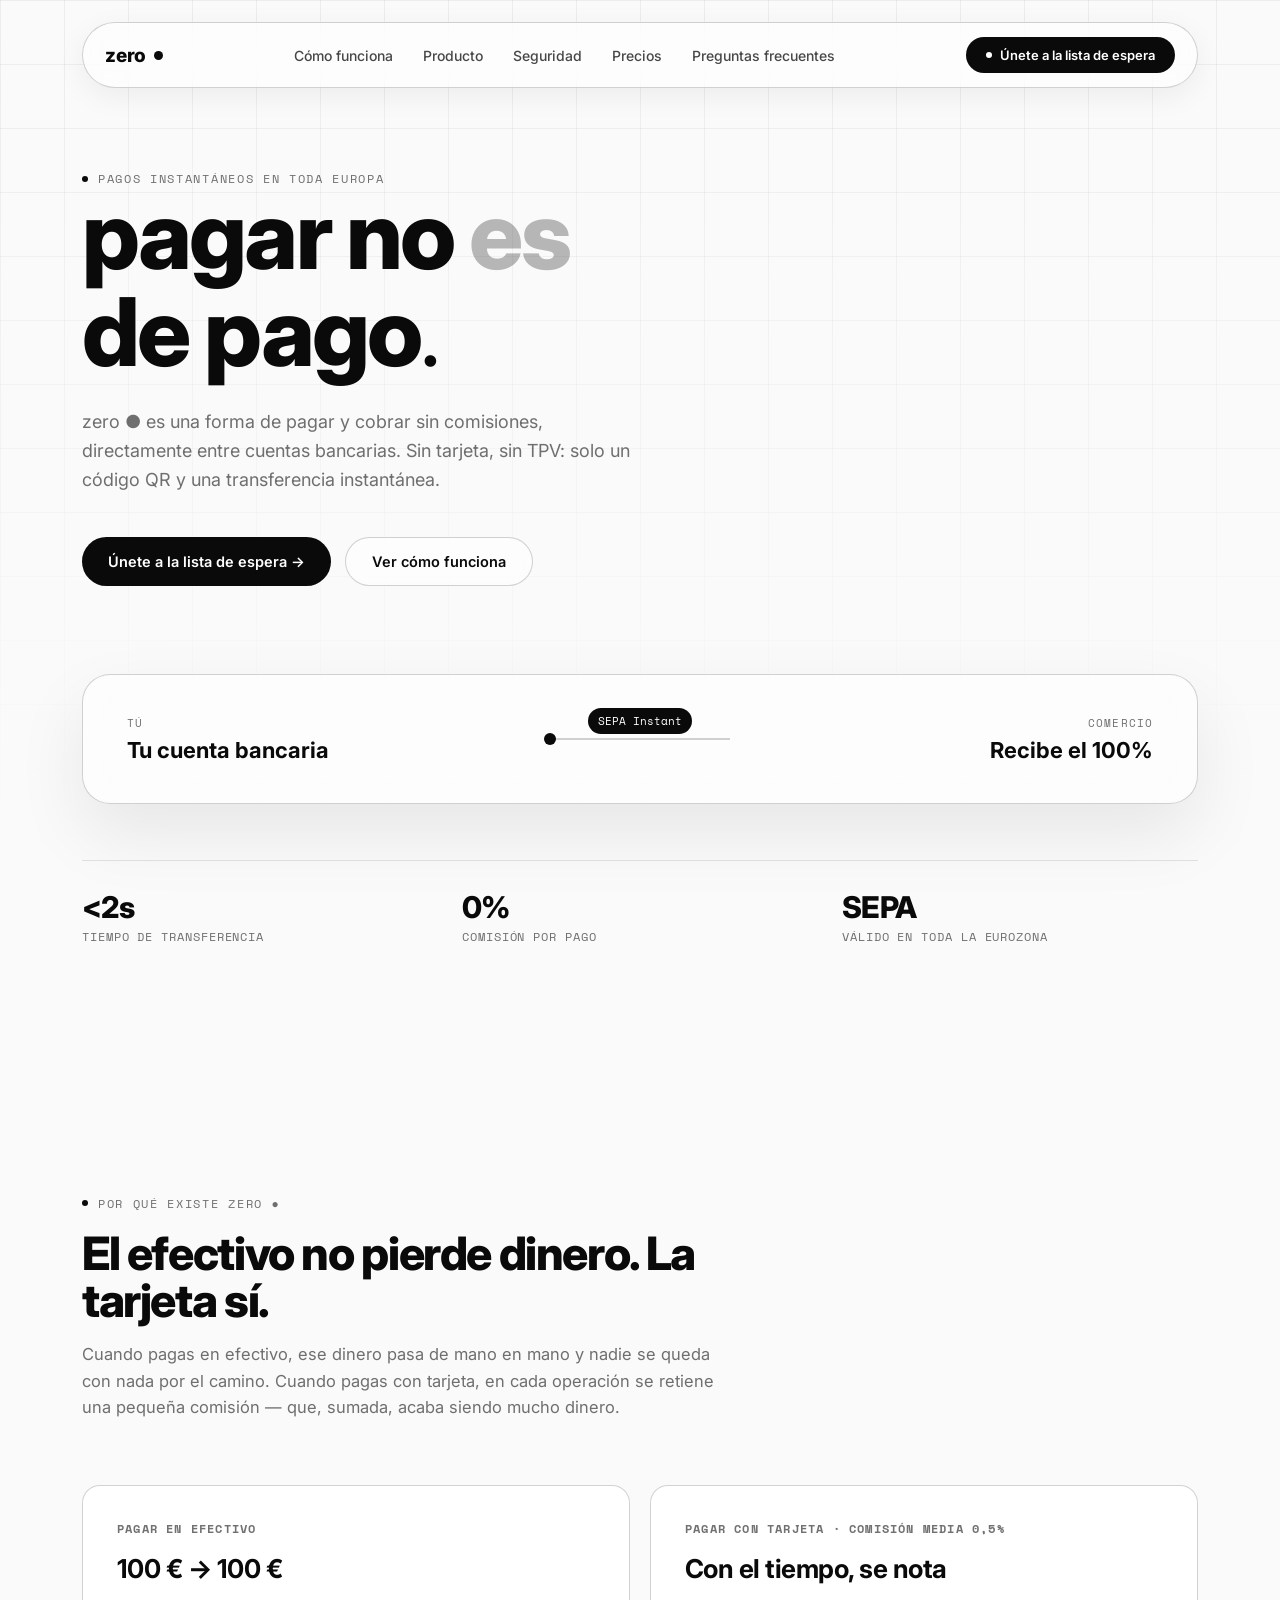
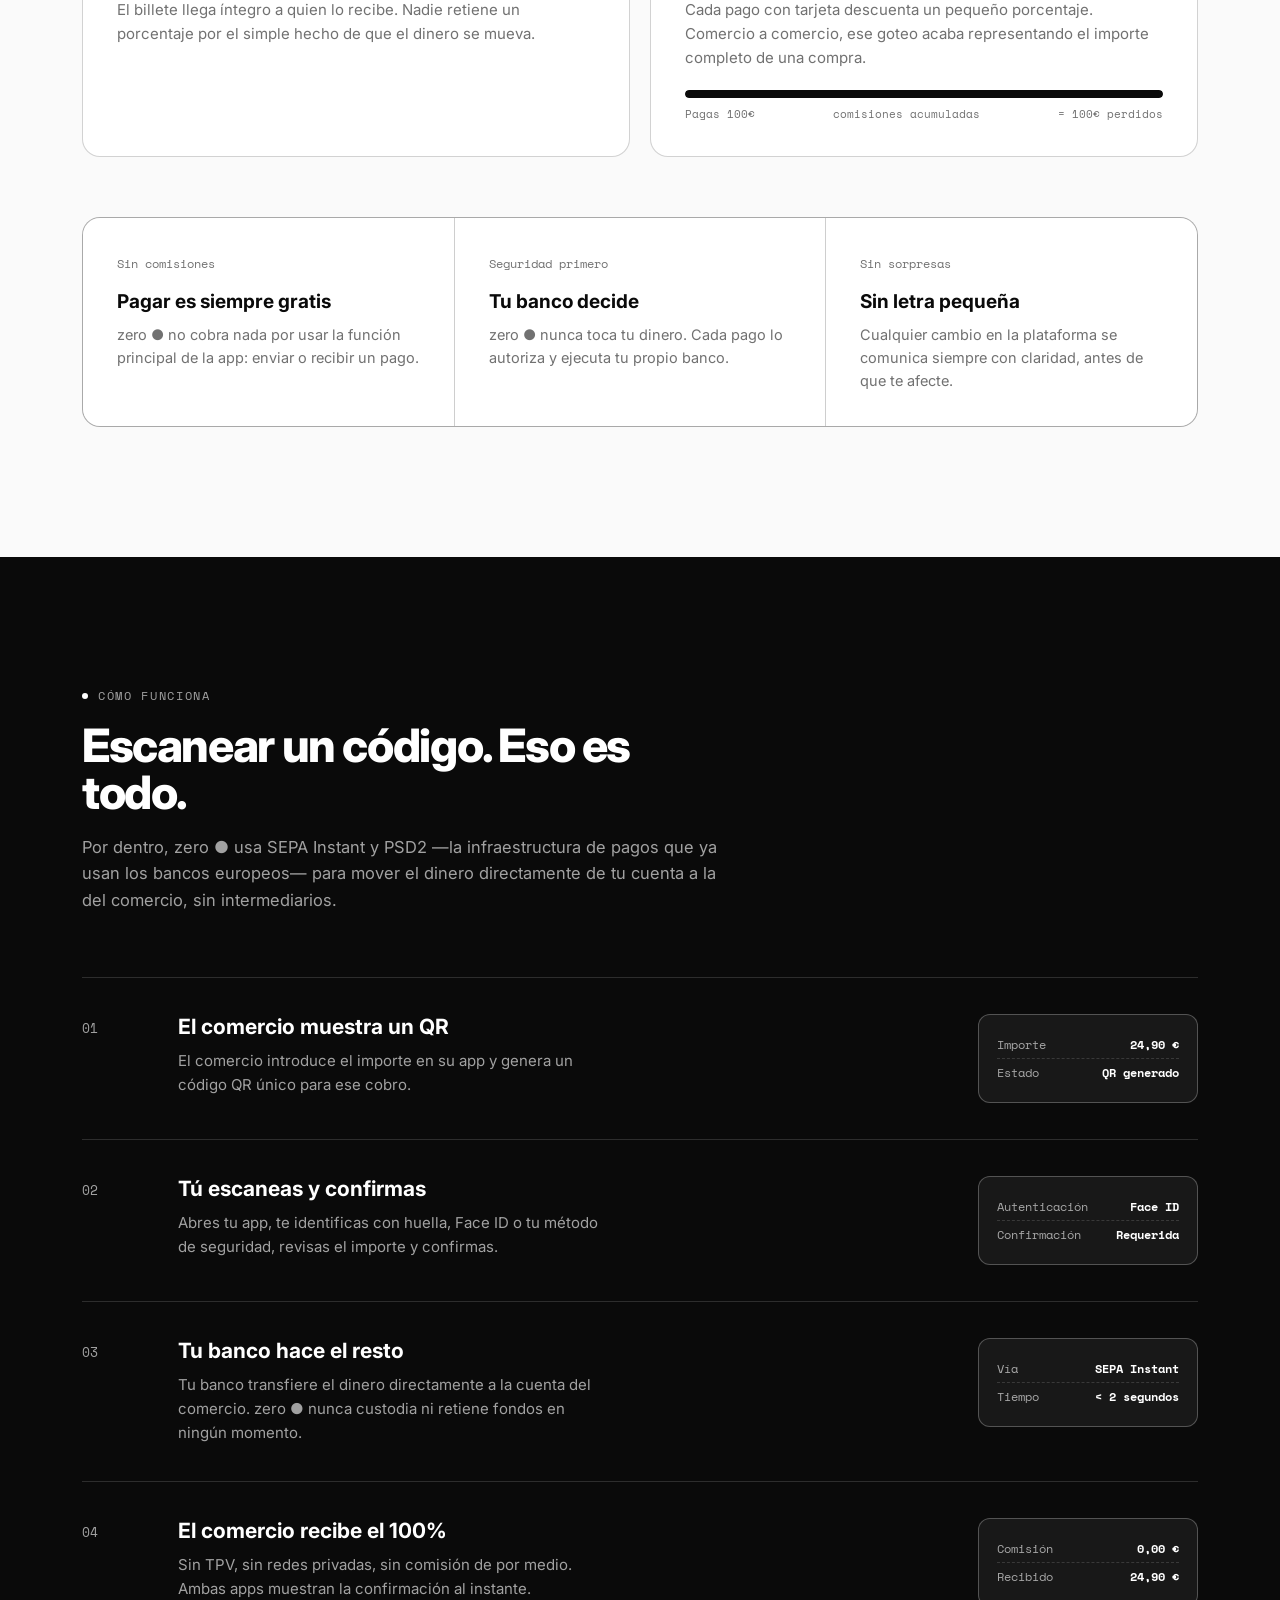
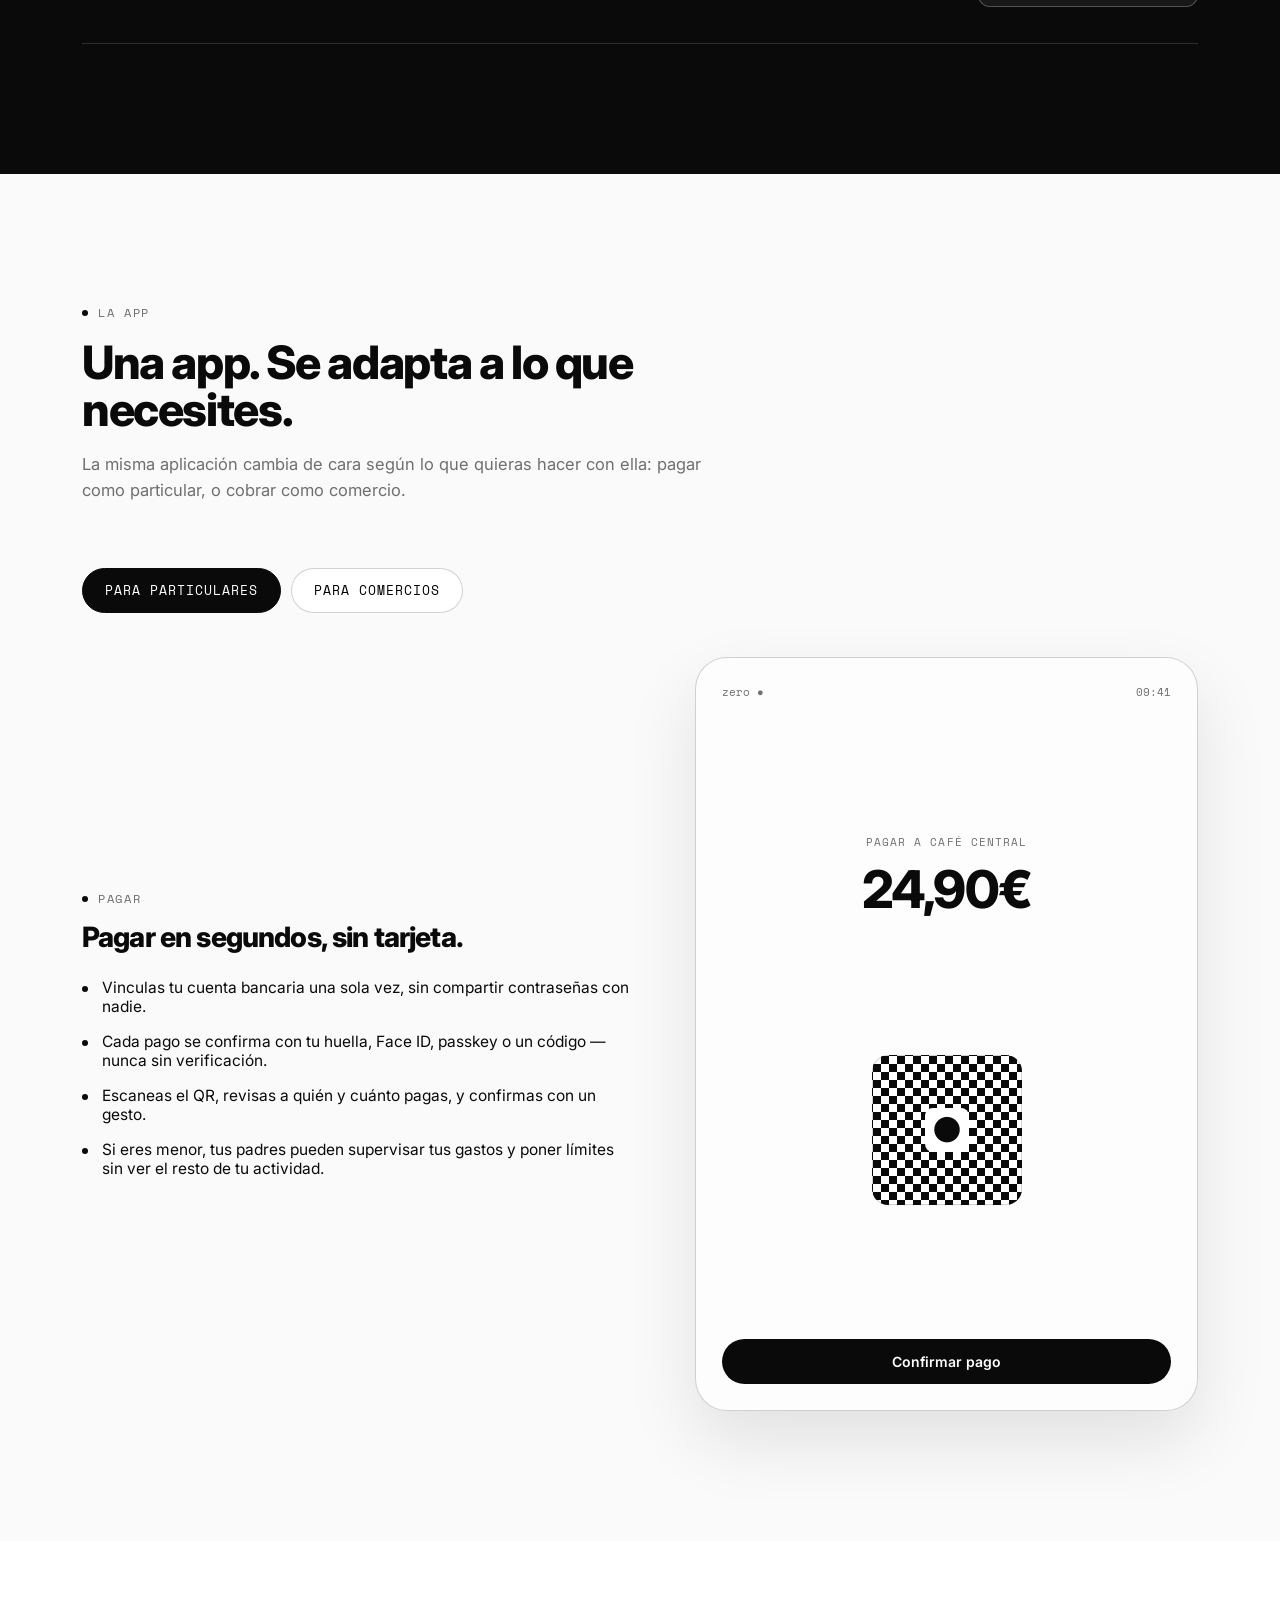
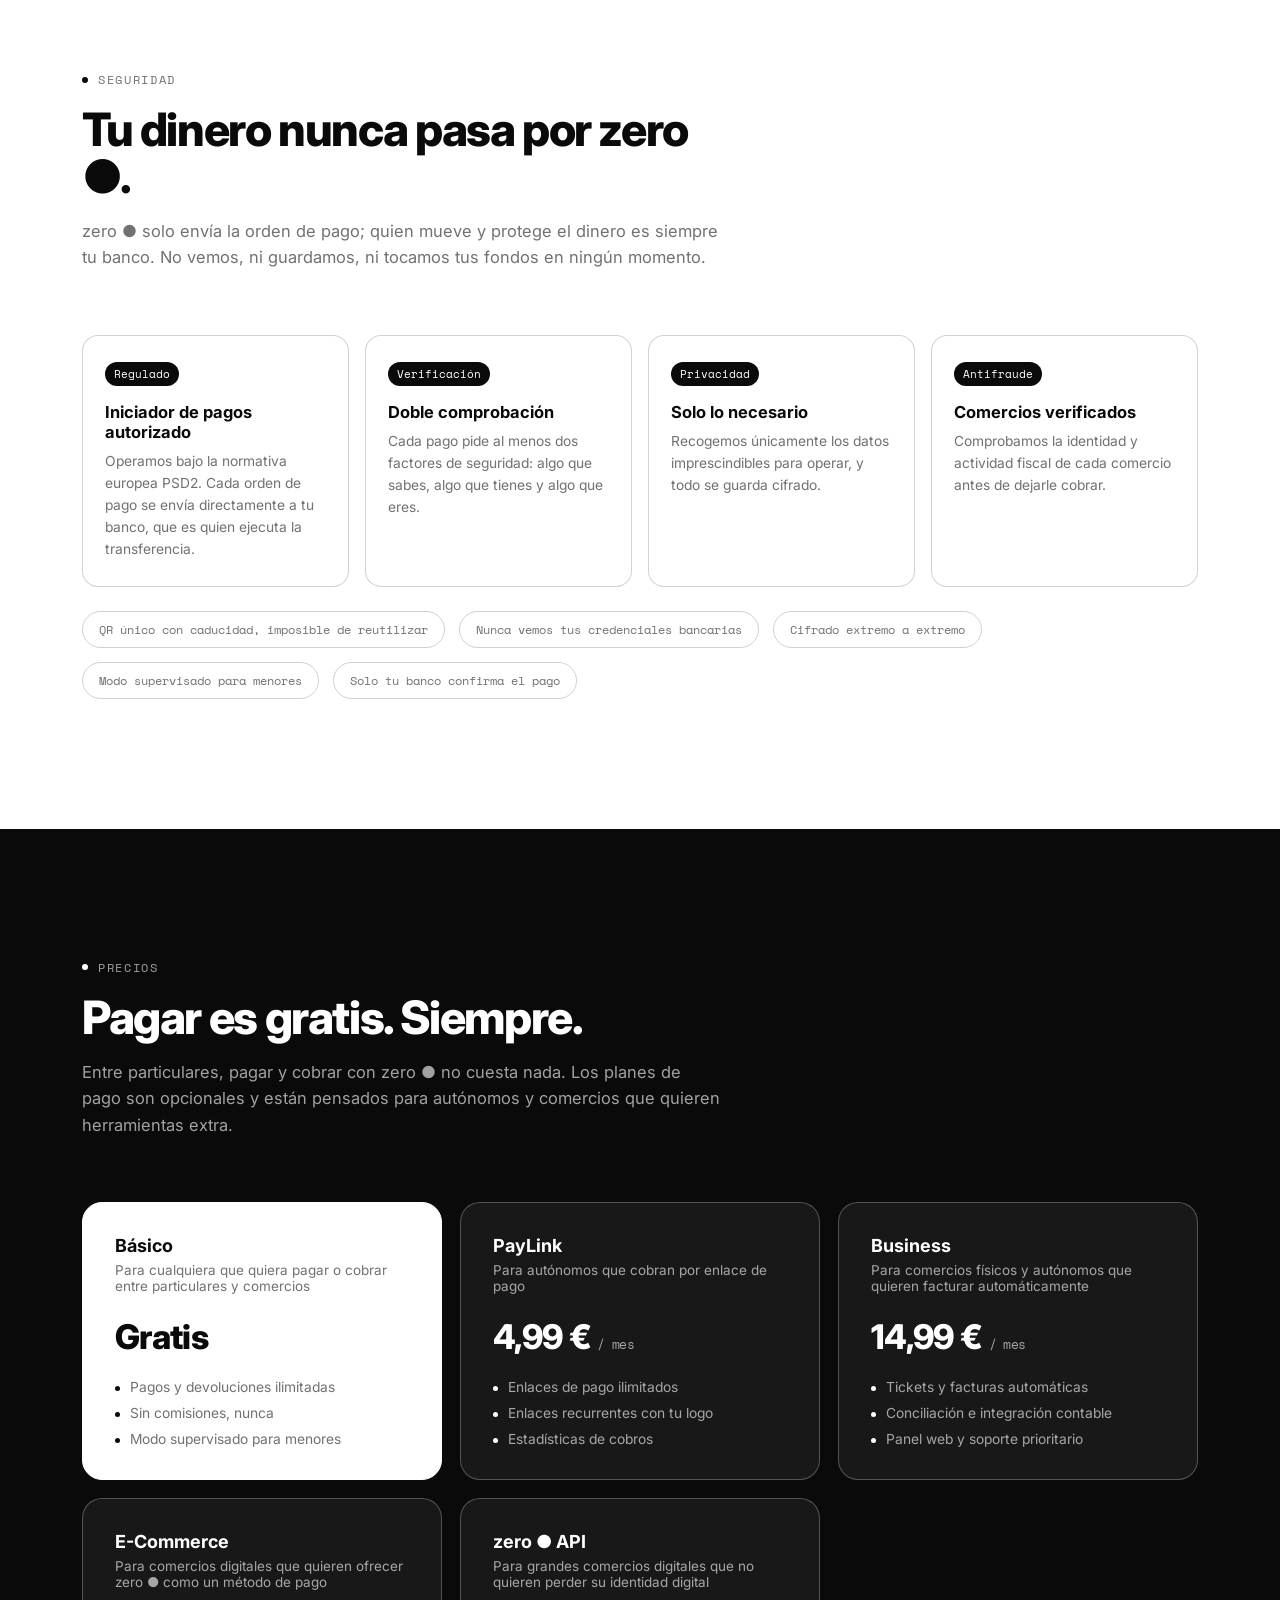
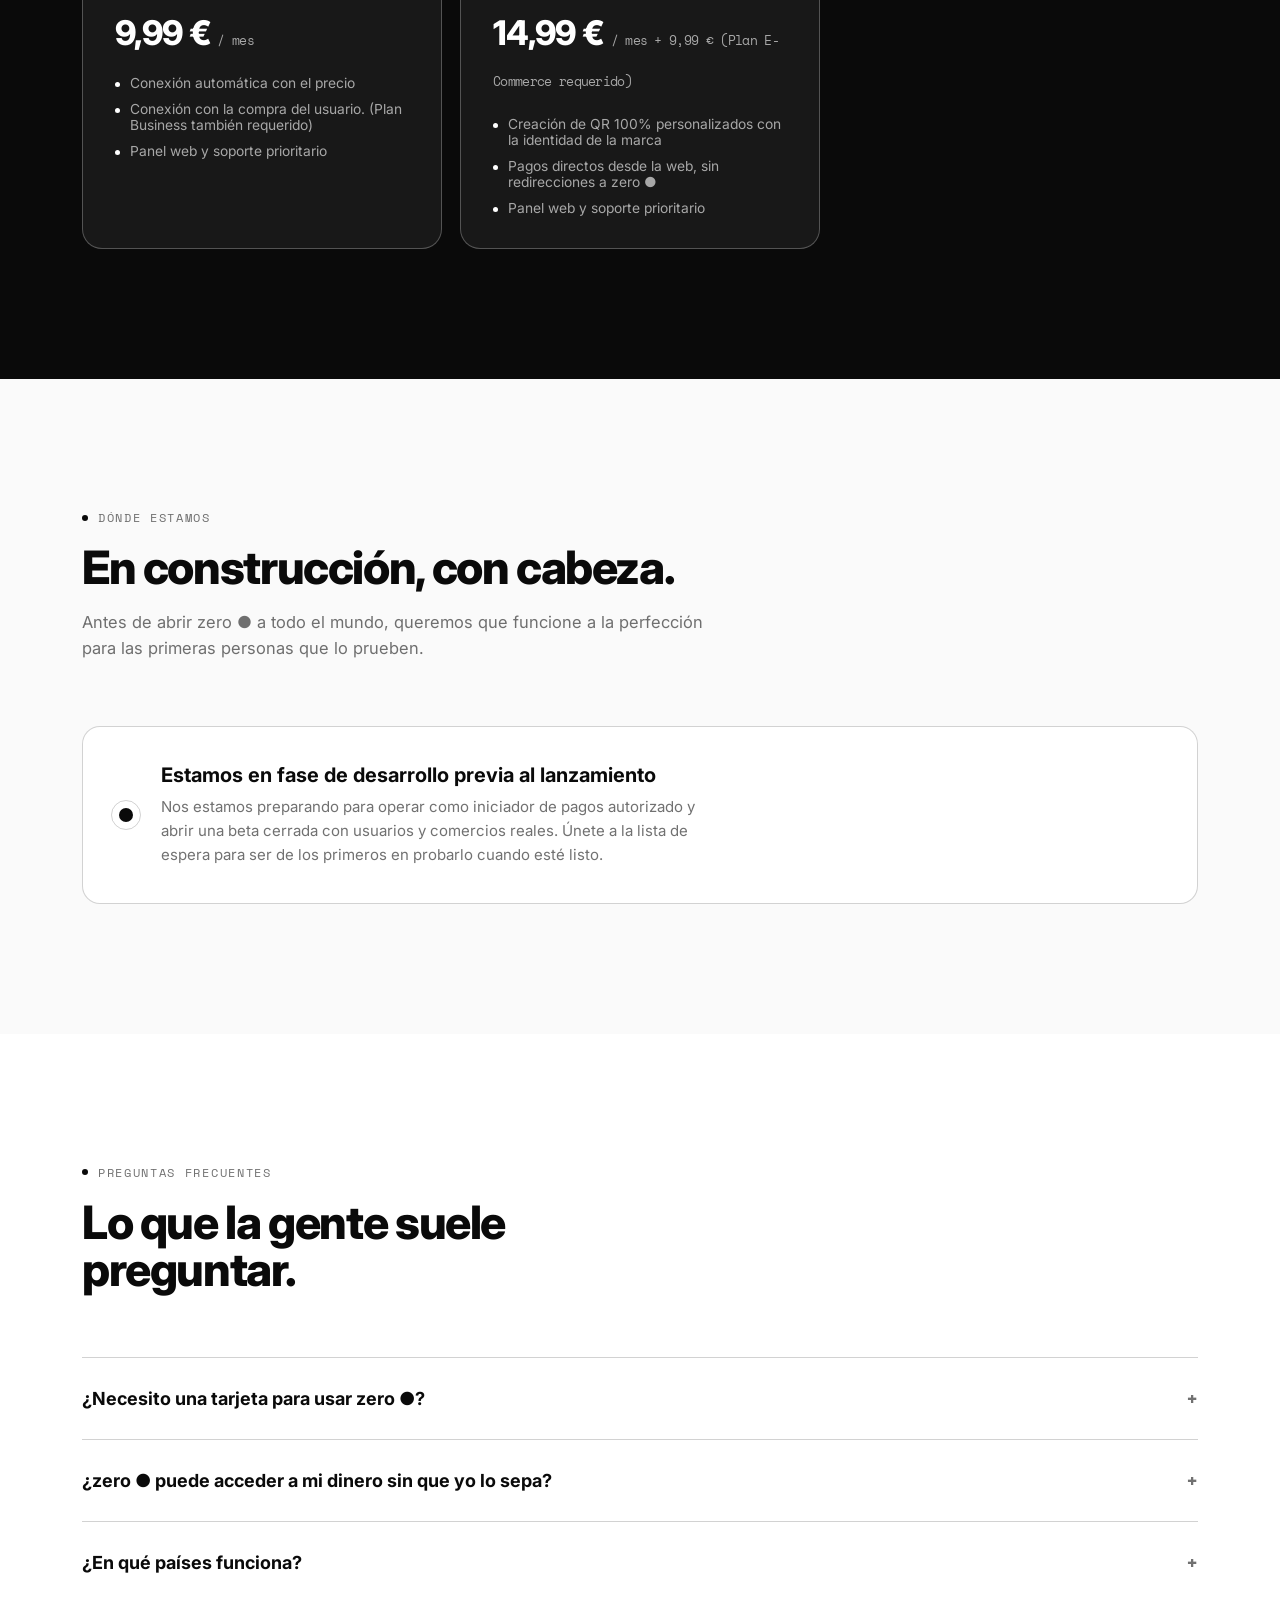
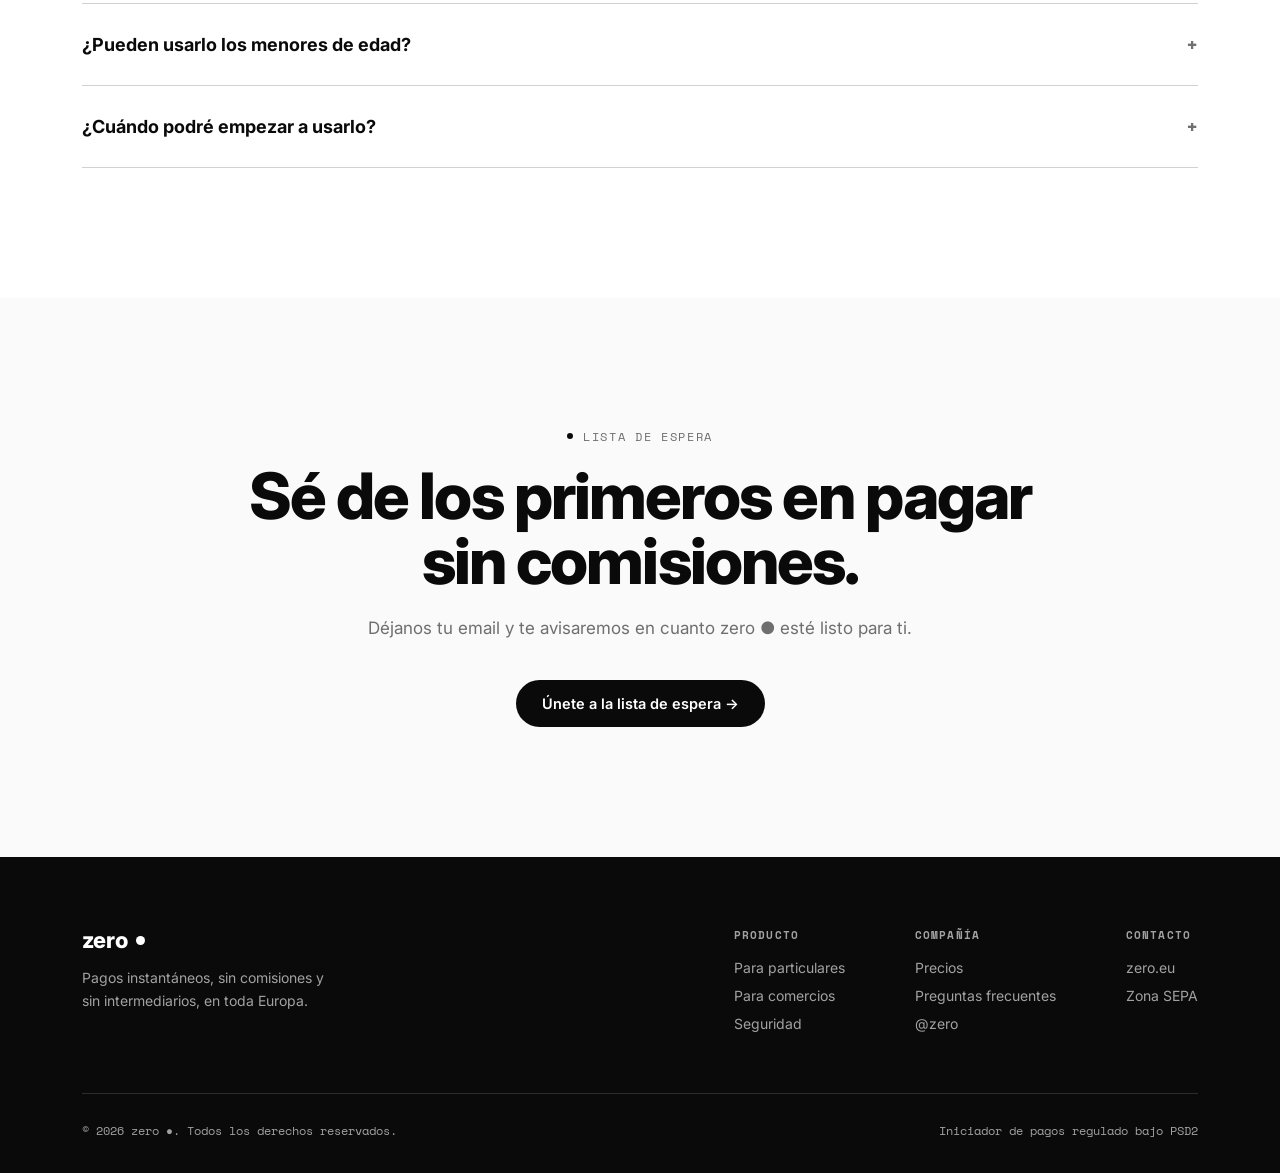
==== index.html @ 6944cf9c "Update index.html" ====
<!DOCTYPE html>
<html lang="es">

<head>
    <meta charset="UTF-8">
    <meta name="viewport" content="width=device-width, initial-scale=1.0">
    <title>zero ● — pagar no es de pago</title>
    <link rel="preconnect" href="https://fonts.googleapis.com">
    <link rel="preconnect" href="https://fonts.gstatic.com" crossorigin>
    <link href="https://fonts.googleapis.com/css2?family=Inter:wght@400;500;600;700;800;900&family=Space+Mono:wght@400;700&display=swap" rel="stylesheet">
    <style>
        :root {
            --black: #0a0a0a;
            --white: #ffffff;
            --off: #fafafa;
            --line: rgba(10, 10, 10, 0.10);
            --line-strong: rgba(10, 10, 10, 0.18);
            --line-dark: rgba(255, 255, 255, 0.14);
            --line-dark-strong: rgba(255, 255, 255, 0.26);
            --muted: rgba(10, 10, 10, 0.58);
            --muted-dark: rgba(255, 255, 255, 0.62);
            --glass-l: rgba(255, 255, 255, 0.55);
            --glass-d: rgba(255, 255, 255, 0.06);
            --radius: 18px;
            --ff-display: 'Inter', sans-serif;
            --ff-mono: 'Space Mono', monospace;
        }

        * {
            margin: 0;
            padding: 0;
            box-sizing: border-box;
        }

        html {
            scroll-behavior: smooth;
        }

        body {
            font-family: var(--ff-display);
            background: var(--off);
            color: var(--black);
            -webkit-font-smoothing: antialiased;
            overflow-x: hidden;
        }

        ::selection {
            background: var(--black);
            color: var(--white);
        }

        a {
            color: inherit;
            text-decoration: none;
        }

        ul {
            list-style: none;
        }

        .wrap {
            max-width: 1180px;
            margin: 0 auto;
            padding: 0 32px;
        }

        .eyebrow {
            font-family: var(--ff-mono);
            font-size: 12px;
            letter-spacing: 0.14em;
            text-transform: uppercase;
            color: var(--muted);
            display: flex;
            align-items: center;
            gap: 10px;
        }

        .eyebrow .dot {
            width: 6px;
            height: 6px;
            border-radius: 50%;
            background: var(--black);
            display: inline-block;
            flex: none;
        }

        section.dark .eyebrow {
            color: var(--muted-dark);
        }

        section.dark .eyebrow .dot {
            background: var(--white);
        }

        h1,
        h2,
        h3 {
            font-weight: 800;
            letter-spacing: -0.03em;
            line-height: 1.02;
        }

        p {
            line-height: 1.6;
        }

        /* ---------- NAV ---------- */
        header {
            position: fixed;
            top: 22px;
            left: 0;
            right: 0;
            z-index: 190;
        }

        header .navshell {
            max-width: 1180px;
            margin: 0 auto;
            padding: 0 32px;
        }

        nav {
            display: flex;
            align-items: center;
            justify-content: space-between;
            padding: 14px 22px;
            background: var(--glass-l);
            backdrop-filter: blur(18px) saturate(160%);
            -webkit-backdrop-filter: blur(18px) saturate(160%);
            border: 1px solid var(--line-strong);
            border-radius: 100px;
            box-shadow: 0 8px 30px rgba(10, 10, 10, 0.06);
        }

        .logo {
            font-weight: 800;
            font-size: 19px;
            letter-spacing: -0.01em;
            display: flex;
            align-items: center;
            gap: 8px;
        }

        .logo .dot {
            width: 9px;
            height: 9px;
            border-radius: 50%;
            background: var(--black);
        }

        .navlinks {
            display: flex;
            gap: 30px;
            font-size: 14px;
            font-weight: 500;
        }

        .navlinks a {
            opacity: 0.75;
            transition: opacity .2s;
        }

        .navlinks a:hover {
            opacity: 1;
        }

        .navcta {
            font-size: 13px;
            font-weight: 600;
            background: var(--black);
            color: var(--white);
            padding: 10px 20px;
            border-radius: 100px;
            display: inline-flex;
            align-items: center;
            gap: 8px;
            transition: transform .18s ease, box-shadow .18s ease;
        }

        .navcta .dot {
            width: 6px;
            height: 6px;
            border-radius: 50%;
            background: var(--white);
        }

        .navcta:hover {
            transform: translateY(-1px);
            box-shadow: 0 6px 18px rgba(10, 10, 10, 0.25);
        }

        /* ---------- HERO ---------- */
        .hero {
            padding: 170px 0 120px;
            position: relative;
        }

        .hero-grid {
            position: absolute;
            inset: 0;
            top: 0;
            background-image: linear-gradient(var(--line) 1px, transparent 1px), linear-gradient(90deg, var(--line) 1px, transparent 1px);
            background-size: 64px 64px;
            mask-image: linear-gradient(to bottom, rgba(0, 0, 0, 0.55), transparent 78%);
            -webkit-mask-image: linear-gradient(to bottom, rgba(0, 0, 0, 0.55), transparent 78%);
            pointer-events: none;
        }

        .hero-inner {
            position: relative;
            z-index: 2;
        }

        .hero-eyebrow {
            margin-bottom: 28px;
        }

        .hero h1 {
            font-size: clamp(46px, 7.4vw, 96px);
            max-width: 920px;
        }

        .hero h1 .out {
            opacity: 0.28;
        }

        .hero-sub {
            margin-top: 28px;
            max-width: 560px;
            font-size: 18px;
            color: var(--muted);
        }

        .hero-ctas {
            display: flex;
            gap: 14px;
            margin-top: 42px;
            flex-wrap: wrap;
        }

        .btn-primary {
            background: var(--black);
            color: var(--white);
            padding: 15px 26px;
            border-radius: 100px;
            font-weight: 600;
            font-size: 14.5px;
            display: inline-flex;
            align-items: center;
            gap: 10px;
            transition: transform .18s ease, box-shadow .18s ease;
        }

        .btn-primary:hover {
            transform: translateY(-2px);
            box-shadow: 0 10px 24px rgba(10, 10, 10, 0.28);
        }

        .btn-ghost {
            border: 1px solid var(--line-strong);
            padding: 15px 26px;
            border-radius: 100px;
            font-weight: 600;
            font-size: 14.5px;
            background: var(--glass-l);
            backdrop-filter: blur(10px);
            transition: border-color .18s ease, background .18s ease;
        }

        .btn-ghost:hover {
            border-color: var(--black);
        }

        .transfer-card {
            margin-top: 88px;
            border: 1px solid var(--line-strong);
            border-radius: 28px;
            background: var(--glass-l);
            backdrop-filter: blur(22px) saturate(160%);
            -webkit-backdrop-filter: blur(22px) saturate(160%);
            box-shadow: 0 30px 70px rgba(10, 10, 10, 0.08);
            padding: 40px 44px;
            display: grid;
            grid-template-columns: 1fr auto 1fr;
            align-items: center;
            gap: 24px;
        }

        .tf-node {
            display: flex;
            flex-direction: column;
            gap: 6px;
        }

        .tf-node .tag {
            font-family: var(--ff-mono);
            font-size: 11px;
            letter-spacing: 0.1em;
            text-transform: uppercase;
            color: var(--muted);
        }

        .tf-node .name {
            font-size: 22px;
            font-weight: 700;
        }

        .tf-node.right {
            text-align: right;
            align-items: flex-end;
        }

        .tf-track {
            position: relative;
            height: 2px;
            background: var(--line-strong);
            min-width: 180px;
        }

        .tf-track .runner {
            position: absolute;
            top: 50%;
            left: 0;
            width: 12px;
            height: 12px;
            border-radius: 50%;
            background: var(--black);
            transform: translate(-50%, -50%);
            animation: run 2s cubic-bezier(.55, 0, .1, 1) infinite;
        }

        @keyframes run {
            0% {
                left: 0;
                opacity: 0;
            }

            8% {
                opacity: 1;
            }

            90% {
                left: 100%;
                opacity: 1;
            }

            100% {
                left: 100%;
                opacity: 0;
            }
        }

        .tf-badge {
            position: absolute;
            left: 50%;
            top: -30px;
            transform: translateX(-50%);
            font-family: var(--ff-mono);
            font-size: 11px;
            background: var(--black);
            color: var(--white);
            padding: 5px 10px;
            border-radius: 100px;
            white-space: nowrap;
        }

        .hero-stats {
            display: grid;
            grid-template-columns: repeat(3, 1fr);
            margin-top: 56px;
            border-top: 1px solid var(--line);
            padding-top: 28px;
            gap: 24px;
        }

        .hero-stats .stat b {
            font-size: 30px;
            font-weight: 800;
            display: block;
            letter-spacing: -0.02em;
        }

        .hero-stats .stat span {
            font-family: var(--ff-mono);
            font-size: 11.5px;
            color: var(--muted);
            text-transform: uppercase;
            letter-spacing: 0.08em;
        }

        /* ---------- SECTION GENERIC ---------- */
        section {
            padding: 130px 0;
            position: relative;
        }

        section.dark {
            background: var(--black);
            color: var(--white);
        }

        .section-head {
            max-width: 640px;
            margin-bottom: 64px;
        }

        .section-head h2 {
            font-size: clamp(30px, 4vw, 46px);
            margin-top: 18px;
        }

        .section-head p {
            margin-top: 18px;
            font-size: 16.5px;
            color: var(--muted);
        }

        section.dark .section-head p {
            color: var(--muted-dark);
        }

        /* ---------- PROBLEMA ---------- */
        .problem-flow {
            display: grid;
            grid-template-columns: 1fr 1fr;
            gap: 20px;
            margin-bottom: 60px;
        }

        .flow-card {
            border: 1px solid var(--line-strong);
            border-radius: var(--radius);
            padding: 34px;
            background: var(--white);
        }

        .flow-card h4 {
            font-family: var(--ff-mono);
            font-size: 12px;
            text-transform: uppercase;
            letter-spacing: 0.1em;
            color: var(--muted);
            margin-bottom: 16px;
        }

        .flow-card .big {
            font-size: 26px;
            font-weight: 700;
            margin-bottom: 14px;
            letter-spacing: -0.02em;
        }

        .flow-card p {
            color: var(--muted);
            font-size: 15px;
        }

        .leak {
            margin-top: 20px;
            height: 8px;
            border-radius: 100px;
            background: var(--line);
            overflow: hidden;
            position: relative;
        }

        .leak i {
            position: absolute;
            left: 0;
            top: 0;
            bottom: 0;
            background: var(--black);
            width: 0%;
            border-radius: 100px;
            transition: width 1.4s cubic-bezier(.16, 1, .3, 1);
        }

        .leak.filled i {
            width: 100%;
        }

        .leak-labels {
            display: flex;
            justify-content: space-between;
            margin-top: 8px;
            font-family: var(--ff-mono);
            font-size: 11px;
            color: var(--muted);
        }

        .principles {
            display: grid;
            grid-template-columns: repeat(3, 1fr);
            gap: 1px;
            background: var(--line-strong);
            border: 1px solid var(--line-strong);
            border-radius: var(--radius);
            overflow: hidden;
        }

        .principle {
            background: var(--white);
            padding: 34px;
        }

        .principle .num {
            font-family: var(--ff-mono);
            font-size: 12px;
            color: var(--muted);
        }

        .principle h4 {
            margin-top: 18px;
            font-size: 19px;
            font-weight: 700;
        }

        .principle p {
            margin-top: 10px;
            font-size: 14.5px;
            color: var(--muted);
        }

        /* ---------- HOW ---------- */
        .how-steps {
            display: flex;
            flex-direction: column;
        }

        .how-step {
            display: grid;
            grid-template-columns: 64px 1fr 1fr;
            gap: 32px;
            padding: 36px 0;
            border-top: 1px solid var(--line-dark);
            align-items: start;
        }

        .how-step:last-child {
            border-bottom: 1px solid var(--line-dark);
        }

        .how-step .idx {
            font-family: var(--ff-mono);
            font-size: 13px;
            color: var(--muted-dark);
            padding-top: 4px;
        }

        .how-step h4 {
            font-size: 21px;
            font-weight: 700;
        }

        .how-step p {
            margin-top: 10px;
            color: var(--muted-dark);
            font-size: 15px;
            max-width: 420px;
        }

        .how-step .visual {
            justify-self: end;
            font-family: var(--ff-mono);
            font-size: 12px;
            color: var(--muted-dark);
            border: 1px solid var(--line-dark-strong);
            border-radius: 12px;
            padding: 16px 18px;
            background: var(--glass-d);
            min-width: 220px;
        }

        .how-step .visual .k {
            display: flex;
            justify-content: space-between;
            padding: 5px 0;
            border-bottom: 1px dashed var(--line-dark);
        }

        .how-step .visual .k:last-child {
            border-bottom: none;
        }

        .how-step .visual .k b {
            color: var(--white);
            font-weight: 700;
        }

        /* ---------- PRODUCT TABS ---------- */
        .tabs {
            display: flex;
            gap: 10px;
            margin-bottom: 44px;
        }

        .tab-btn {
            font-family: var(--ff-mono);
            font-size: 12.5px;
            text-transform: uppercase;
            letter-spacing: 0.08em;
            padding: 12px 22px;
            border-radius: 100px;
            border: 1px solid var(--line-strong);
            cursor: pointer;
            background: var(--white);
            transition: all .2s ease;
        }

        .tab-btn.active {
            background: var(--black);
            color: var(--white);
            border-color: var(--black);
        }

        .tab-panel {
            display: none;
        }

        .tab-panel.active {
            display: grid;
            grid-template-columns: 1.1fr 1fr;
            gap: 60px;
            align-items: center;
        }

        .tab-panel ul {
            margin-top: 26px;
            display: flex;
            flex-direction: column;
            gap: 16px;
        }

        .tab-panel ul li {
            display: flex;
            gap: 14px;
            font-size: 15.5px;
            align-items: flex-start;
        }

        .tab-panel ul li .dot {
            width: 6px;
            height: 6px;
            border-radius: 50%;
            background: var(--black);
            margin-top: 8px;
            flex: none;
        }

        .phone-mock {
            border: 1px solid var(--line-strong);
            border-radius: 32px;
            background: var(--glass-l);
            backdrop-filter: blur(20px);
            box-shadow: 0 30px 70px rgba(10, 10, 10, 0.10);
            padding: 26px;
            aspect-ratio: 9/13.5;
            display: flex;
            flex-direction: column;
            justify-content: space-between;
        }

        .phone-mock .ph-top {
            font-family: var(--ff-mono);
            font-size: 11px;
            color: var(--muted);
            display: flex;
            justify-content: space-between;
        }

        .phone-mock .ph-amount {
            text-align: center;
        }

        .phone-mock .ph-amount .lbl {
            font-family: var(--ff-mono);
            font-size: 11px;
            color: var(--muted);
            text-transform: uppercase;
            letter-spacing: 0.1em;
        }

        .phone-mock .ph-amount .val {
            font-size: 52px;
            font-weight: 800;
            letter-spacing: -0.03em;
            margin-top: 8px;
        }

        .qr-block {
            align-self: center;
            width: 150px;
            height: 150px;
            border-radius: 16px;
            background: repeating-conic-gradient(var(--black) 0% 25%, transparent 0% 50%) 0 0/16px 16px, var(--white);
            border: 1px solid var(--line-strong);
            position: relative;
        }

        .qr-block::after {
            content: "●";
            position: absolute;
            inset: 0;
            display: flex;
            align-items: center;
            justify-content: center;
            font-size: 34px;
            background: var(--white);
            width: 44px;
            height: 44px;
            margin: auto;
            border-radius: 8px;
        }

        .phone-mock .ph-cta {
            background: var(--black);
            color: var(--white);
            text-align: center;
            padding: 14px;
            border-radius: 100px;
            font-weight: 600;
            font-size: 14px;
        }

        /* ---------- SECURITY ---------- */
        .sec-grid {
            display: grid;
            grid-template-columns: repeat(4, 1fr);
            gap: 16px;
        }

        .sec-card {
            border: 1px solid var(--line-strong);
            border-radius: 16px;
            padding: 26px 22px;
            background: var(--white);
        }

        .sec-card .tag-mini {
            font-family: var(--ff-mono);
            font-size: 10.5px;
            background: var(--black);
            color: var(--white);
            padding: 4px 9px;
            border-radius: 100px;
            display: inline-block;
        }

        .sec-card h4 {
            margin-top: 16px;
            font-size: 16.5px;
            font-weight: 700;
        }

        .sec-card p {
            margin-top: 8px;
            font-size: 13.8px;
            color: var(--muted);
        }

        .compliance-strip {
            margin-top: 24px;
            display: flex;
            gap: 14px;
            flex-wrap: wrap;
        }

        .compliance-strip span {
            font-family: var(--ff-mono);
            font-size: 12px;
            border: 1px solid var(--line-strong);
            padding: 9px 16px;
            border-radius: 100px;
            color: var(--muted);
        }

        /* ---------- PRICING ---------- */
        .pricing-grid {
            display: grid;
            grid-template-columns: repeat(3, 1fr);
            gap: 18px;
        }

        .price-card {
            border: 1px solid var(--line-dark-strong);
            border-radius: 20px;
            padding: 32px;
            background: var(--glass-d);
            display: flex;
            flex-direction: column;
        }

        .price-card.highlight {
            background: var(--white);
            color: var(--black);
            border-color: var(--white);
        }

        .price-card .pname {
            font-weight: 700;
            font-size: 18px;
        }

        .price-card .pfor {
            margin-top: 6px;
            font-size: 13.5px;
            color: var(--muted-dark);
        }

        .price-card.highlight .pfor {
            color: var(--muted);
        }

        .price-card .pprice {
            margin-top: 22px;
            font-size: 34px;
            font-weight: 800;
            letter-spacing: -0.02em;
        }

        .price-card .pprice span {
            font-family: var(--ff-mono);
            font-size: 13px;
            font-weight: 400;
            color: var(--muted-dark);
        }

        .price-card.highlight .pprice span {
            color: var(--muted);
        }

        .price-card ul {
            margin-top: 22px;
            display: flex;
            flex-direction: column;
            gap: 10px;
            flex: 1;
        }

        .price-card ul li {
            font-size: 13.8px;
            display: flex;
            gap: 10px;
            color: var(--muted-dark);
        }

        .price-card.highlight ul li {
            color: var(--muted);
        }

        .price-card ul li .dot {
            width: 5px;
            height: 5px;
            border-radius: 50%;
            background: var(--white);
            margin-top: 7px;
            flex: none;
        }

        .price-card.highlight ul li .dot {
            background: var(--black);
        }

        .price-note {
            margin-top: 40px;
            text-align: center;
            font-family: var(--ff-mono);
            font-size: 12.5px;
            color: var(--muted-dark);
        }

        /* ---------- FAQ ---------- */
        .faq-list {
            border-top: 1px solid var(--line-strong);
        }

        .faq-item {
            border-bottom: 1px solid var(--line-strong);
            padding: 26px 0;
            cursor: pointer;
        }

        .faq-q {
            display: flex;
            justify-content: space-between;
            align-items: center;
            gap: 20px;
            font-size: 18px;
            font-weight: 700;
        }

        .faq-q .plus {
            font-family: var(--ff-mono);
            font-size: 20px;
            color: var(--muted);
            transition: transform .25s ease;
            flex: none;
        }

        .faq-item.open .faq-q .plus {
            transform: rotate(45deg);
        }

        .faq-a {
            max-height: 0;
            overflow: hidden;
            transition: max-height .35s ease;
        }

        .faq-item.open .faq-a {
            max-height: 220px;
        }

        .faq-a p {
            padding-top: 14px;
            color: var(--muted);
            font-size: 15px;
            max-width: 680px;
        }

        /* ---------- WAITLIST / STATUS ---------- */
        .status-card {
            display: grid;
            grid-template-columns: auto 1fr;
            gap: 28px;
            align-items: center;
            border: 1px solid var(--line-strong);
            border-radius: var(--radius);
            padding: 36px;
            background: var(--white);
        }

        .status-pulse {
            width: 14px;
            height: 14px;
            border-radius: 50%;
            background: var(--black);
            position: relative;
        }

        .status-pulse::after {
            content: "";
            position: absolute;
            inset: -8px;
            border-radius: 50%;
            border: 1px solid var(--line-strong);
            animation: pulse 2.2s ease-out infinite;
        }

        @keyframes pulse {
            0% {
                transform: scale(.6);
                opacity: 1;
            }

            100% {
                transform: scale(2.2);
                opacity: 0;
            }
        }

        .status-card h4 {
            font-size: 20px;
            font-weight: 700;
        }

        .status-card p {
            margin-top: 8px;
            color: var(--muted);
            font-size: 15px;
            max-width: 560px;
        }

        /* ---------- FINAL CTA ---------- */
        .final-cta {
            text-align: center;
        }

        .final-cta h2 {
            font-size: clamp(34px, 5.6vw, 64px);
            max-width: 820px;
            margin: 0 auto;
        }

        .final-cta p {
            margin-top: 22px;
            color: var(--muted);
            font-size: 17px;
        }

        .final-cta .hero-ctas {
            justify-content: center;
            margin-top: 38px;
        }

        /* ---------- FOOTER ---------- */
        footer {
            background: var(--black);
            color: var(--white);
            padding: 70px 0 34px;
        }

        .foot-top {
            display: flex;
            justify-content: space-between;
            align-items: flex-start;
            padding-bottom: 50px;
            border-bottom: 1px solid var(--line-dark);
            flex-wrap: wrap;
            gap: 40px;
        }

        .foot-logo {
            font-size: 22px;
            font-weight: 800;
            display: flex;
            align-items: center;
            gap: 8px;
        }

        .foot-logo .dot {
            width: 9px;
            height: 9px;
            border-radius: 50%;
            background: var(--white);
        }

        .foot-cols {
            display: flex;
            gap: 70px;
            flex-wrap: wrap;
        }

        .foot-col h5 {
            font-family: var(--ff-mono);
            font-size: 11px;
            text-transform: uppercase;
            letter-spacing: 0.1em;
            color: var(--muted-dark);
            margin-bottom: 16px;
        }

        .foot-col a,
        .foot-col span {
            display: block;
            font-size: 14px;
            color: var(--muted-dark);
            margin-bottom: 11px;
        }

        .foot-bottom {
            display: flex;
            justify-content: space-between;
            padding-top: 28px;
            font-family: var(--ff-mono);
            font-size: 11.5px;
            color: var(--muted-dark);
            flex-wrap: wrap;
            gap: 12px;
        }

        .reveal {
            opacity: 0;
            transform: translateY(22px);
            transition: opacity .7s ease, transform .7s ease;
        }

        .reveal.in {
            opacity: 1;
            transform: translateY(0);
        }

        @media (max-width:920px) {
            .navlinks {
                display: none;
            }

            .problem-flow {
                grid-template-columns: 1fr;
            }

            .principles {
                grid-template-columns: 1fr;
            }

            .how-step {
                grid-template-columns: 1fr;
                gap: 14px;
            }

            .how-step .visual {
                justify-self: start;
            }

            .tab-panel.active {
                grid-template-columns: 1fr;
            }

            .phone-mock {
                max-width: 280px;
                margin: 0 auto;
            }

            .sec-grid {
                grid-template-columns: 1fr 1fr;
            }

            .pricing-grid {
                grid-template-columns: 1fr;
            }

            .hero-stats {
                grid-template-columns: 1fr;
                gap: 18px;
            }

            .transfer-card {
                grid-template-columns: 1fr;
                text-align: center;
            }

            .tf-node.right {
                text-align: center;
                align-items: center;
            }

            .tf-track {
                margin: 10px auto;
            }

            .foot-cols {
                gap: 40px;
            }

            .status-card {
                grid-template-columns: 1fr;
            }
        }

        @media (prefers-reduced-motion: reduce) {
            * {
                animation: none !important;
                transition: none !important;
            }
        }
    </style>
</head>

<body>

    <header>
        <div class="navshell">
            <nav>
                <div class="logo"><span>zero</span><span class="dot"></span></div>
                <div class="navlinks">
                    <a href="#como-funciona">Cómo funciona</a>
                    <a href="#producto">Producto</a>
                    <a href="#seguridad">Seguridad</a>
                    <a href="#precios">Precios</a>
                    <a href="#faq">Preguntas frecuentes</a>
                </div>
                <a href="#acceso" class="navcta"><span class="dot"></span>Únete a la lista de espera</a>
            </nav>
        </div>
    </header>

    <!-- ============ HERO ============ -->
    <section class="hero">
        <div class="hero-grid"></div>
        <div class="wrap hero-inner">
            <div class="eyebrow"><span class="dot"></span>Pagos instantáneos en toda Europa</div>
            <h1>pagar no <span class="out">es</span><br>de pago<span style="font-weight:400;">.</span></h1>
            <p class="hero-sub">zero ● es una forma de pagar y cobrar sin comisiones, directamente entre cuentas bancarias. Sin tarjeta, sin TPV: solo un código QR y una transferencia instantánea.</p>
            <div class="hero-ctas">
                <a href="#acceso" class="btn-primary">Únete a la lista de espera →</a>
                <a href="#como-funciona" class="btn-ghost">Ver cómo funciona</a>
            </div>

            <div class="transfer-card reveal">
                <div class="tf-node">
                    <span class="tag">Tú</span>
                    <span class="name">Tu cuenta bancaria</span>
                </div>
                <div class="tf-track">
                    <span class="tf-badge">SEPA Instant</span>
                    <span class="runner"></span>
                </div>
                <div class="tf-node right">
                    <span class="tag">Comercio</span>
                    <span class="name">Recibe el 100%</span>
                </div>
            </div>

            <div class="hero-stats reveal">
                <div class="stat"><b>&lt;2s</b><span>Tiempo de transferencia</span></div>
                <div class="stat"><b>0%</b><span>Comisión por pago</span></div>
                <div class="stat"><b>SEPA</b><span>Válido en toda la eurozona</span></div>
            </div>
        </div>
    </section>

    <!-- ============ POR QUÉ ============ -->
    <section id="por-que">
        <div class="wrap">
            <div class="section-head reveal">
                <div class="eyebrow"><span class="dot"></span>Por qué existe zero ●</div>
                <h2>El efectivo no pierde dinero. La tarjeta sí.</h2>
                <p>Cuando pagas en efectivo, ese dinero pasa de mano en mano y nadie se queda con nada por el camino. Cuando pagas con tarjeta, en cada operación se retiene una pequeña comisión — que, sumada, acaba siendo mucho dinero.</p>
            </div>

            <div class="problem-flow reveal">
                <div class="flow-card">
                    <h4>Pagar en efectivo</h4>
                    <div class="big">100 € → 100 €</div>
                    <p>El billete llega íntegro a quien lo recibe. Nadie retiene un porcentaje por el simple hecho de que el dinero se mueva.</p>
                </div>
                <div class="flow-card" id="cardleak">
                    <h4>Pagar con tarjeta · comisión media 0,5%</h4>
                    <div class="big">Con el tiempo, se nota</div>
                    <p>Cada pago con tarjeta descuenta un pequeño porcentaje. Comercio a comercio, ese goteo acaba representando el importe completo de una compra.</p>
                    <div class="leak" id="leakbar"><i></i></div>
                    <div class="leak-labels"><span>Pagas 100€</span><span>comisiones acumuladas</span><span>= 100€ perdidos</span></div>
                </div>
            </div>

            <div class="principles reveal">
                <div class="principle">
                    <span class="num">Sin comisiones</span>
                    <h4>Pagar es siempre gratis</h4>
                    <p>zero ● no cobra nada por usar la función principal de la app: enviar o recibir un pago.</p>
                </div>
                <div class="principle">
                    <span class="num">Seguridad primero</span>
                    <h4>Tu banco decide</h4>
                    <p>zero ● nunca toca tu dinero. Cada pago lo autoriza y ejecuta tu propio banco.</p>
                </div>
                <div class="principle">
                    <span class="num">Sin sorpresas</span>
                    <h4>Sin letra pequeña</h4>
                    <p>Cualquier cambio en la plataforma se comunica siempre con claridad, antes de que te afecte.</p>
                </div>
            </div>
        </div>
    </section>

    <!-- ============ CÓMO FUNCIONA ============ -->
    <section class="dark" id="como-funciona">
        <div class="wrap">
            <div class="section-head reveal">
                <div class="eyebrow"><span class="dot"></span>Cómo funciona</div>
                <h2>Escanear un código. Eso es todo.</h2>
                <p>Por dentro, zero ● usa SEPA Instant y PSD2 —la infraestructura de pagos que ya usan los bancos europeos— para mover el dinero directamente de tu cuenta a la del comercio, sin intermediarios.</p>
            </div>

            <div class="how-steps">
                <div class="how-step reveal">
                    <span class="idx">01</span>
                    <div>
                        <h4>El comercio muestra un QR</h4>
                        <p>El comercio introduce el importe en su app y genera un código QR único para ese cobro.</p>
                    </div>
                    <div class="visual">
                        <div class="k"><span>Importe</span><b>24,90 €</b></div>
                        <div class="k"><span>Estado</span><b>QR generado</b></div>
                    </div>
                </div>
                <div class="how-step reveal">
                    <span class="idx">02</span>
                    <div>
                        <h4>Tú escaneas y confirmas</h4>
                        <p>Abres tu app, te identificas con huella, Face ID o tu método de seguridad, revisas el importe y confirmas.</p>
                    </div>
                    <div class="visual">
                        <div class="k"><span>Autenticación</span><b>Face ID</b></div>
                        <div class="k"><span>Confirmación</span><b>Requerida</b></div>
                    </div>
                </div>
                <div class="how-step reveal">
                    <span class="idx">03</span>
                    <div>
                        <h4>Tu banco hace el resto</h4>
                        <p>Tu banco transfiere el dinero directamente a la cuenta del comercio. zero ● nunca custodia ni retiene fondos en ningún momento.</p>
                    </div>
                    <div class="visual">
                        <div class="k"><span>Vía</span><b>SEPA Instant</b></div>
                        <div class="k"><span>Tiempo</span><b>&lt; 2 segundos</b></div>
                    </div>
                </div>
                <div class="how-step reveal">
                    <span class="idx">04</span>
                    <div>
                        <h4>El comercio recibe el 100%</h4>
                        <p>Sin TPV, sin redes privadas, sin comisión de por medio. Ambas apps muestran la confirmación al instante.</p>
                    </div>
                    <div class="visual">
                        <div class="k"><span>Comisión</span><b>0,00 €</b></div>
                        <div class="k"><span>Recibido</span><b>24,90 €</b></div>
                    </div>
                </div>
            </div>
        </div>
    </section>

    <!-- ============ PRODUCTO ============ -->
    <section id="producto">
        <div class="wrap">
            <div class="section-head reveal">
                <div class="eyebrow"><span class="dot"></span>La app</div>
                <h2>Una app. Se adapta a lo que necesites.</h2>
                <p>La misma aplicación cambia de cara según lo que quieras hacer con ella: pagar como particular, o cobrar como comercio.</p>
            </div>

            <div class="tabs reveal">
                <button class="tab-btn active" data-tab="user">Para particulares</button>
                <button class="tab-btn" data-tab="business">Para comercios</button>
            </div>

            <div class="tab-panel active" id="tab-user">
                <div>
                    <div class="eyebrow"><span class="dot"></span>Pagar</div>
                    <h3 style="margin-top:16px;font-size:28px;">Pagar en segundos, sin tarjeta.</h3>
                    <ul>
                        <li><span class="dot"></span>Vinculas tu cuenta bancaria una sola vez, sin compartir contraseñas con nadie.</li>
                        <li><span class="dot"></span>Cada pago se confirma con tu huella, Face ID, passkey o un código — nunca sin verificación.</li>
                        <li><span class="dot"></span>Escaneas el QR, revisas a quién y cuánto pagas, y confirmas con un gesto.</li>
                        <li><span class="dot"></span>Si eres menor, tus padres pueden supervisar tus gastos y poner límites sin ver el resto de tu actividad.</li>
                    </ul>
                </div>
                <div class="phone-mock">
                    <div class="ph-top"><span>zero ●</span><span>09:41</span></div>
                    <div class="ph-amount">
                        <div class="lbl">Pagar a Café Central</div>
                        <div class="val">24,90€</div>
                    </div>
                    <div class="qr-block"></div>
                    <div class="ph-cta">Confirmar pago</div>
                </div>
            </div>

            <div class="tab-panel" id="tab-business">
                <div>
                    <div class="eyebrow"><span class="dot"></span>Cobrar</div>
                    <h3 style="margin-top:16px;font-size:28px;">Cobrar sin TPV ni contratos con bancos.</h3>
                    <ul>
                        <li><span class="dot"></span>Con tu móvil o tablet ya puedes mostrar el QR y empezar a cobrar. No hace falta hardware.</li>
                        <li><span class="dot"></span>Verificamos que eres un negocio real antes de activar tu cuenta, para proteger a todo el mundo.</li>
                        <li><span class="dot"></span>Con el plan Business tienes tickets, facturas y estadísticas de venta automáticas.</li>
                        <li><span class="dot"></span>Solo tu banco puede confirmar que un cobro se ha completado — nadie puede marcarlo a mano.</li>
                    </ul>
                    <h3 style="margin-top:16px;font-size:28px;">Ofrecer Cashback y descuentos.</h3>
                    <ul>
                        <li><span class="dot"></span>Ofrece Cashback y descuentos directamente desde los pagos en la app.</li>
                        <li><span class="dot"></span>El dinero recuperado mediante Cashback se guarda en puntos en la app para poder gastarlo en todos los comercios adheridos a zero ● o bien en tu propio comercio. Tú decides.</li>
                        <li><span class="dot"></span>Con el plan Business y una facturación superior a 1500 €, zero ● cubre el Cashback, un 1% en puntos exclusivos para tu negocio o bien un 2% para usar en todo zero ●.</li>
                        <li><span class="dot"></span>Ofrece descuentos y ofertas que aparecerán en la página de inicio de zero ● dependiendo de los usos que tengan. Prioriza tus ofertas sobre otras por 5 € por oferta, para siempre.</li>
                    </ul>
                </div>
                <div class="phone-mock">
                    <div class="ph-top"><span>zero ● comercio</span><span>09:41</span></div>
                    <div class="ph-amount">
                        <div class="lbl">Importe a cobrar</div>
                        <div class="val">24,90€</div>
                    </div>
                    <div class="qr-block"></div>
                    <div class="ph-cta">Generar QR de cobro</div>
                </div>
            </div>
        </div>
    </section>

    <!-- ============ SEGURIDAD ============ -->
    <section id="seguridad" style="background:var(--white);">
        <div class="wrap">
            <div class="section-head reveal">
                <div class="eyebrow"><span class="dot"></span>Seguridad</div>
                <h2>Tu dinero nunca pasa por zero ●.</h2>
                <p>zero ● solo envía la orden de pago; quien mueve y protege el dinero es siempre tu banco. No vemos, ni guardamos, ni tocamos tus fondos en ningún momento.</p>
            </div>

            <div class="sec-grid reveal">
                <div class="sec-card">
                    <span class="tag-mini">Regulado</span>
                    <h4>Iniciador de pagos autorizado</h4>
                    <p>Operamos bajo la normativa europea PSD2. Cada orden de pago se envía directamente a tu banco, que es quien ejecuta la transferencia.</p>
                </div>
                <div class="sec-card">
                    <span class="tag-mini">Verificación</span>
                    <h4>Doble comprobación</h4>
                    <p>Cada pago pide al menos dos factores de seguridad: algo que sabes, algo que tienes y algo que eres.</p>
                </div>
                <div class="sec-card">
                    <span class="tag-mini">Privacidad</span>
                    <h4>Solo lo necesario</h4>
                    <p>Recogemos únicamente los datos imprescindibles para operar, y todo se guarda cifrado.</p>
                </div>
                <div class="sec-card">
                    <span class="tag-mini">Antifraude</span>
                    <h4>Comercios verificados</h4>
                    <p>Comprobamos la identidad y actividad fiscal de cada comercio antes de dejarle cobrar.</p>
                </div>
            </div>

            <div class="compliance-strip reveal">
                <span>QR único con caducidad, imposible de reutilizar</span>
                <span>Nunca vemos tus credenciales bancarias</span>
                <span>Cifrado extremo a extremo</span>
                <span>Modo supervisado para menores</span>
                <span>Solo tu banco confirma el pago</span>
            </div>
        </div>
    </section>

    <!-- ============ PRECIOS ============ -->
    <section class="dark" id="precios">
        <div class="wrap">
            <div class="section-head reveal">
                <div class="eyebrow"><span class="dot"></span>Precios</div>
                <h2>Pagar es gratis. Siempre.</h2>
                <p>Entre particulares, pagar y cobrar con zero ● no cuesta nada. Los planes de pago son opcionales y están pensados para autónomos y comercios que quieren herramientas extra.</p>
            </div>

            <div class="pricing-grid reveal">
                <div class="price-card highlight">
                    <div class="pname">Básico</div>
                    <div class="pfor">Para cualquiera que quiera pagar o cobrar entre particulares y comercios</div>
                    <div class="pprice">Gratis</div>
                    <ul>
                        <li><span class="dot"></span>Pagos y devoluciones ilimitadas</li>
                        <li><span class="dot"></span>Sin comisiones, nunca</li>
                        <li><span class="dot"></span>Modo supervisado para menores</li>
                    </ul>
                </div>
                <div class="price-card">
                    <div class="pname">PayLink</div>
                    <div class="pfor">Para autónomos que cobran por enlace de pago</div>
                    <div class="pprice">4,99 € <span>/ mes</span></div>
                    <ul>
                        <li><span class="dot"></span>Enlaces de pago ilimitados</li>
                        <li><span class="dot"></span>Enlaces recurrentes con tu logo</li>
                        <li><span class="dot"></span>Estadísticas de cobros</li>
                    </ul>
                </div>
                <div class="price-card">
                    <div class="pname">Business</div>
                    <div class="pfor">Para comercios físicos y autónomos que quieren facturar automáticamente</div>
                    <div class="pprice">14,99 € <span>/ mes</span></div>
                    <ul>
                        <li><span class="dot"></span>Tickets y facturas automáticas</li>
                        <li><span class="dot"></span>Conciliación e integración contable</li>
                        <li><span class="dot"></span>Panel web y soporte prioritario</li>
                    </ul>
                </div>
                <div class="price-card">
                    <div class="pname">E-Commerce</div>
                    <div class="pfor">Para comercios digitales que quieren ofrecer zero ● como un método de pago</div>
                    <div class="pprice">9,99 € <span>/ mes</span></div>
                    <ul>
                        <li><span class="dot"></span>Conexión automática con el precio</li>
                        <li><span class="dot"></span>Conexión con la compra del usuario. (Plan Business también requerido)</li>
                        <li><span class="dot"></span>Panel web y soporte prioritario</li>
                    </ul>
                </div>
                <div class="price-card">
                    <div class="pname">zero ● API</div>
                    <div class="pfor">Para grandes comercios digitales que no quieren perder su identidad digital</div>
                    <div class="pprice">14,99 € <span>/ mes + 9,99 € (Plan E-Commerce requerido)</span></div>
                    <ul>
                        <li><span class="dot"></span>Creación de QR 100% personalizados con la identidad de la marca</li>
                        <li><span class="dot"></span>Pagos directos desde la web, sin redirecciones a zero ●</li>
                        <li><span class="dot"></span>Panel web y soporte prioritario</li>
                    </ul>
                </div>
            </div>
        </div>
    </section>

    <!-- ============ ESTADO ============ -->
    <section>
        <div class="wrap">
            <div class="section-head reveal">
                <div class="eyebrow"><span class="dot"></span>Dónde estamos</div>
                <h2>En construcción, con cabeza.</h2>
                <p>Antes de abrir zero ● a todo el mundo, queremos que funcione a la perfección para las primeras personas que lo prueben.</p>
            </div>
            <div class="status-card reveal">
                <div class="status-pulse"></div>
                <div>
                    <h4>Estamos en fase de desarrollo previa al lanzamiento</h4>
                    <p>Nos estamos preparando para operar como iniciador de pagos autorizado y abrir una beta cerrada con usuarios y comercios reales. Únete a la lista de espera para ser de los primeros en probarlo cuando esté listo.</p>
                </div>
            </div>
        </div>
    </section>

    <!-- ============ FAQ ============ -->
    <section id="faq" style="background:var(--white);">
        <div class="wrap">
            <div class="section-head reveal">
                <div class="eyebrow"><span class="dot"></span>Preguntas frecuentes</div>
                <h2>Lo que la gente suele preguntar.</h2>
            </div>

            <div class="faq-list reveal">
                <div class="faq-item">
                    <div class="faq-q"><span>¿Necesito una tarjeta para usar zero ●?</span><span class="plus">+</span></div>
                    <div class="faq-a">
                        <p>No. Solo necesitas vincular tu cuenta bancaria una vez. zero ● paga directamente desde tu cuenta, sin tarjeta de por medio.</p>
                    </div>
                </div>
                <div class="faq-item">
                    <div class="faq-q"><span>¿zero ● puede acceder a mi dinero sin que yo lo sepa?</span><span class="plus">+</span></div>
                    <div class="faq-a">
                        <p>No. zero ● nunca custodia fondos ni accede a tu cuenta sin autorización. Cada pago requiere tu confirmación explícita y la ejecuta tu propio banco.</p>
                    </div>
                </div>
                <div class="faq-item">
                    <div class="faq-q"><span>¿En qué países funciona?</span><span class="plus">+</span></div>
                    <div class="faq-a">
                        <p>zero ● está pensado para funcionar en toda la zona SEPA, es decir, en la práctica totalidad de Europa, con la misma experiencia en cada país.</p>
                    </div>
                </div>
                <div class="faq-item">
                    <div class="faq-q"><span>¿Pueden usarlo los menores de edad?</span><span class="plus">+</span></div>
                    <div class="faq-a">
                        <p>Sí, mediante el modo supervisado: los padres o tutores crean y controlan la cuenta, pueden ver los gastos y poner límites, pero nunca acceden a datos sensibles del menor.</p>
                    </div>
                </div>
                <div class="faq-item">
                    <div class="faq-q"><span>¿Cuándo podré empezar a usarlo?</span><span class="plus">+</span></div>
                    <div class="faq-a">
                        <p>Estamos en fase previa al lanzamiento. Apúntate a la lista de espera y te avisaremos en cuanto se abra la beta.</p>
                    </div>
                </div>
            </div>
        </div>
    </section>

    <!-- ============ FINAL CTA ============ -->
    <section id="acceso">
        <div class="wrap final-cta reveal">
            <div class="eyebrow" style="justify-content:center;"><span class="dot"></span>Lista de espera</div>
            <h2 style="margin-top:18px;">Sé de los primeros en pagar sin comisiones.</h2>
            <p>Déjanos tu email y te avisaremos en cuanto zero ● esté listo para ti.</p>
            <div class="hero-ctas">
                <a href="#" class="btn-primary">Únete a la lista de espera →</a>
            </div>
        </div>
    </section>

    <footer>
        <div class="wrap">
            <div class="foot-top">
                <div>
                    <div class="foot-logo"><span>zero</span><span class="dot"></span></div>
                    <p style="margin-top:14px;color:var(--muted-dark);font-size:14px;max-width:260px;">Pagos instantáneos, sin comisiones y sin intermediarios, en toda Europa.</p>
                </div>
                <div class="foot-cols">
                    <div class="foot-col">
                        <h5>Producto</h5>
                        <a href="#producto">Para particulares</a>
                        <a href="#producto">Para comercios</a>
                        <a href="#seguridad">Seguridad</a>
                    </div>
                    <div class="foot-col">
                        <h5>Compañía</h5>
                        <a href="#precios">Precios</a>
                        <a href="#faq">Preguntas frecuentes</a>
                        <span>@zero</span>
                    </div>
                    <div class="foot-col">
                        <h5>Contacto</h5>
                        <span>zero.eu</span>
                        <span>Zona SEPA</span>
                    </div>
                </div>
            </div>
            <div class="foot-bottom">
                <span>© 2026 zero ●. Todos los derechos reservados.</span>
                <span>Iniciador de pagos regulado bajo PSD2</span>
            </div>
        </div>
    </footer>

    <script>
        const els = document.querySelectorAll('.reveal');
        const io = new IntersectionObserver((entries) => {
            entries.forEach(e => {
                if (e.isIntersecting) {
                    e.target.classList.add('in');
                    io.unobserve(e.target);
                }
            });
        }, {
            threshold: 0.12
        });
        els.forEach(el => io.observe(el));

        const leakCard = document.getElementById('cardleak');
        const leakBar = document.getElementById('leakbar');
        const io2 = new IntersectionObserver((entries) => {
            entries.forEach(e => {
                if (e.isIntersecting) {
                    leakBar.classList.add('filled');
                    io2.disconnect();
                }
            });
        }, {
            threshold: 0.4
        });
        if (leakCard) io2.observe(leakCard);

        document.querySelectorAll('.tab-btn').forEach(btn => {
            btn.addEventListener('click', () => {
                document.querySelectorAll('.tab-btn').forEach(b => b.classList.remove('active'));
                document.querySelectorAll('.tab-panel').forEach(p => p.classList.remove('active'));
                btn.classList.add('active');
                document.getElementById('tab-' + btn.dataset.tab).classList.add('active');
            });
        });

        document.querySelectorAll('.faq-item').forEach(item => {
            item.addEventListener('click', () => {
                const wasOpen = item.classList.contains('open');
                document.querySelectorAll('.faq-item').forEach(i => i.classList.remove('open'));
                if (!wasOpen) item.classList.add('open');
            });
        });
    </script>

</body>

</html>
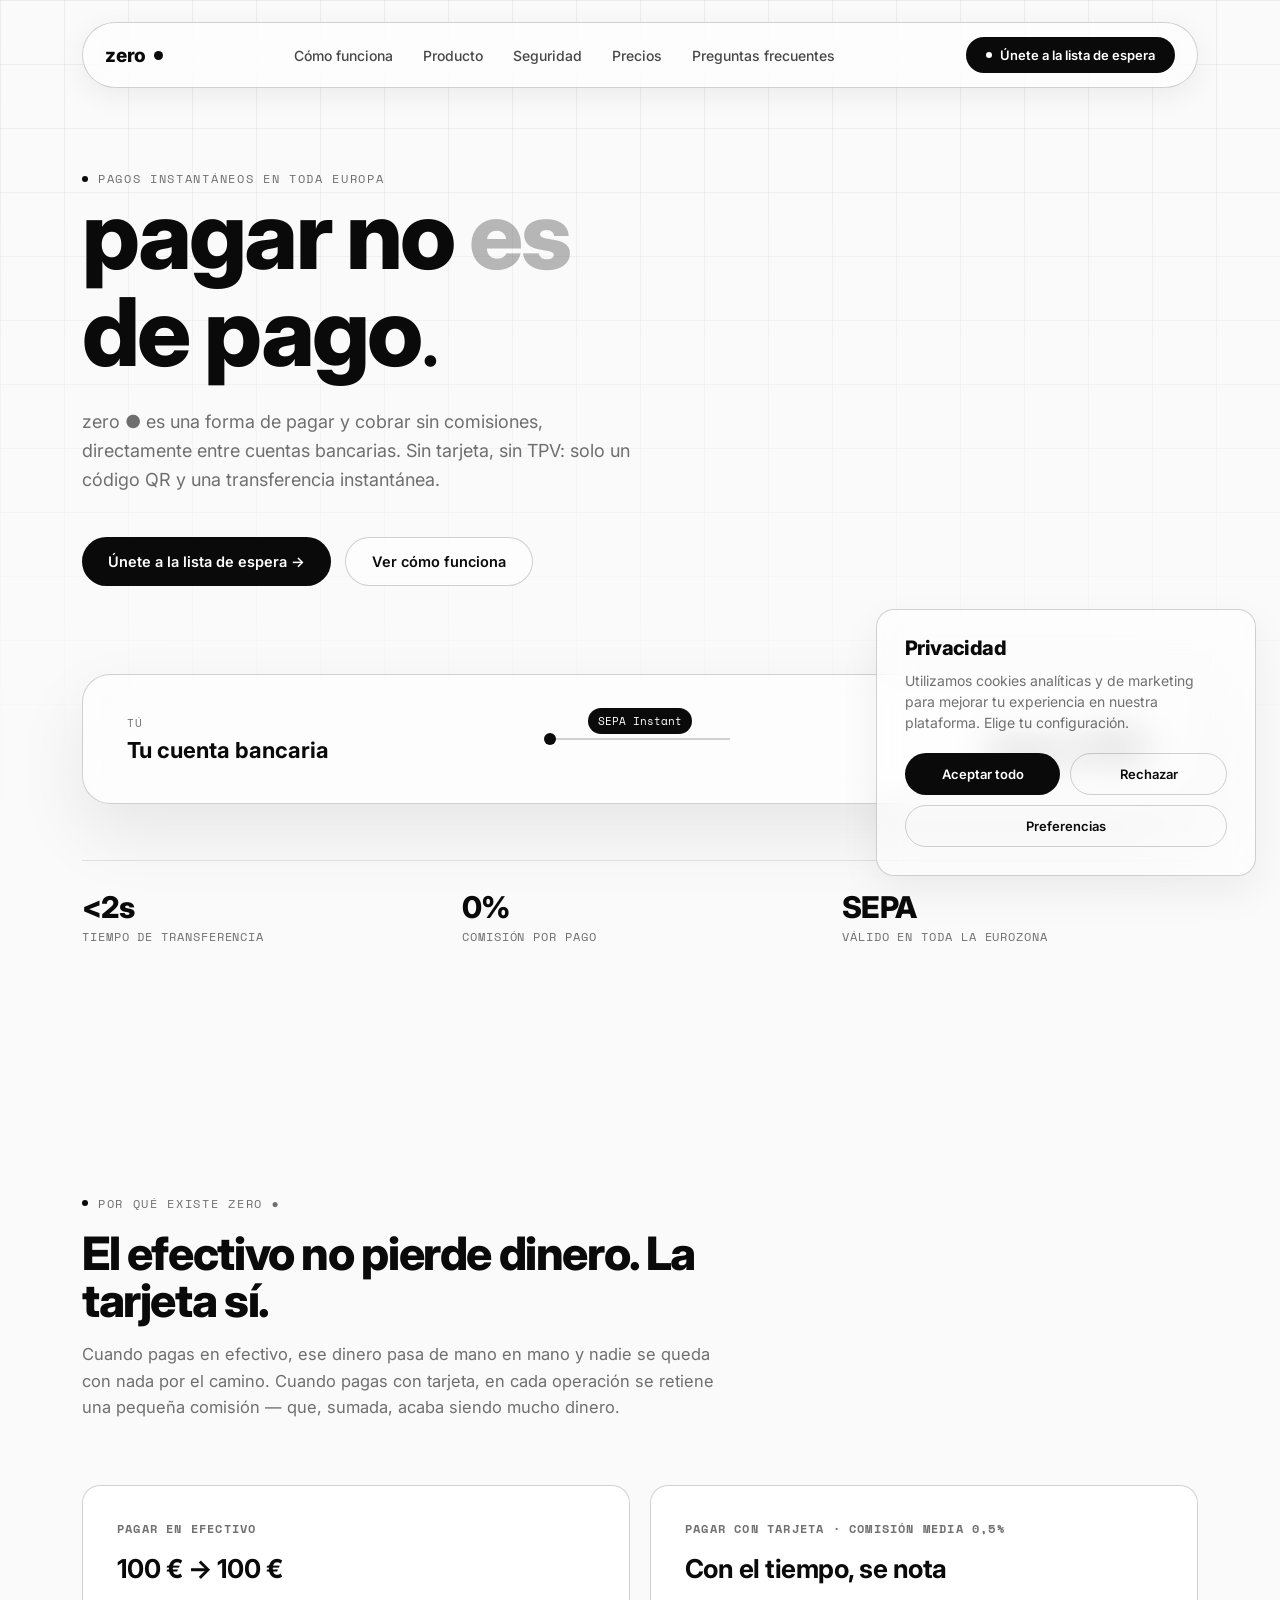
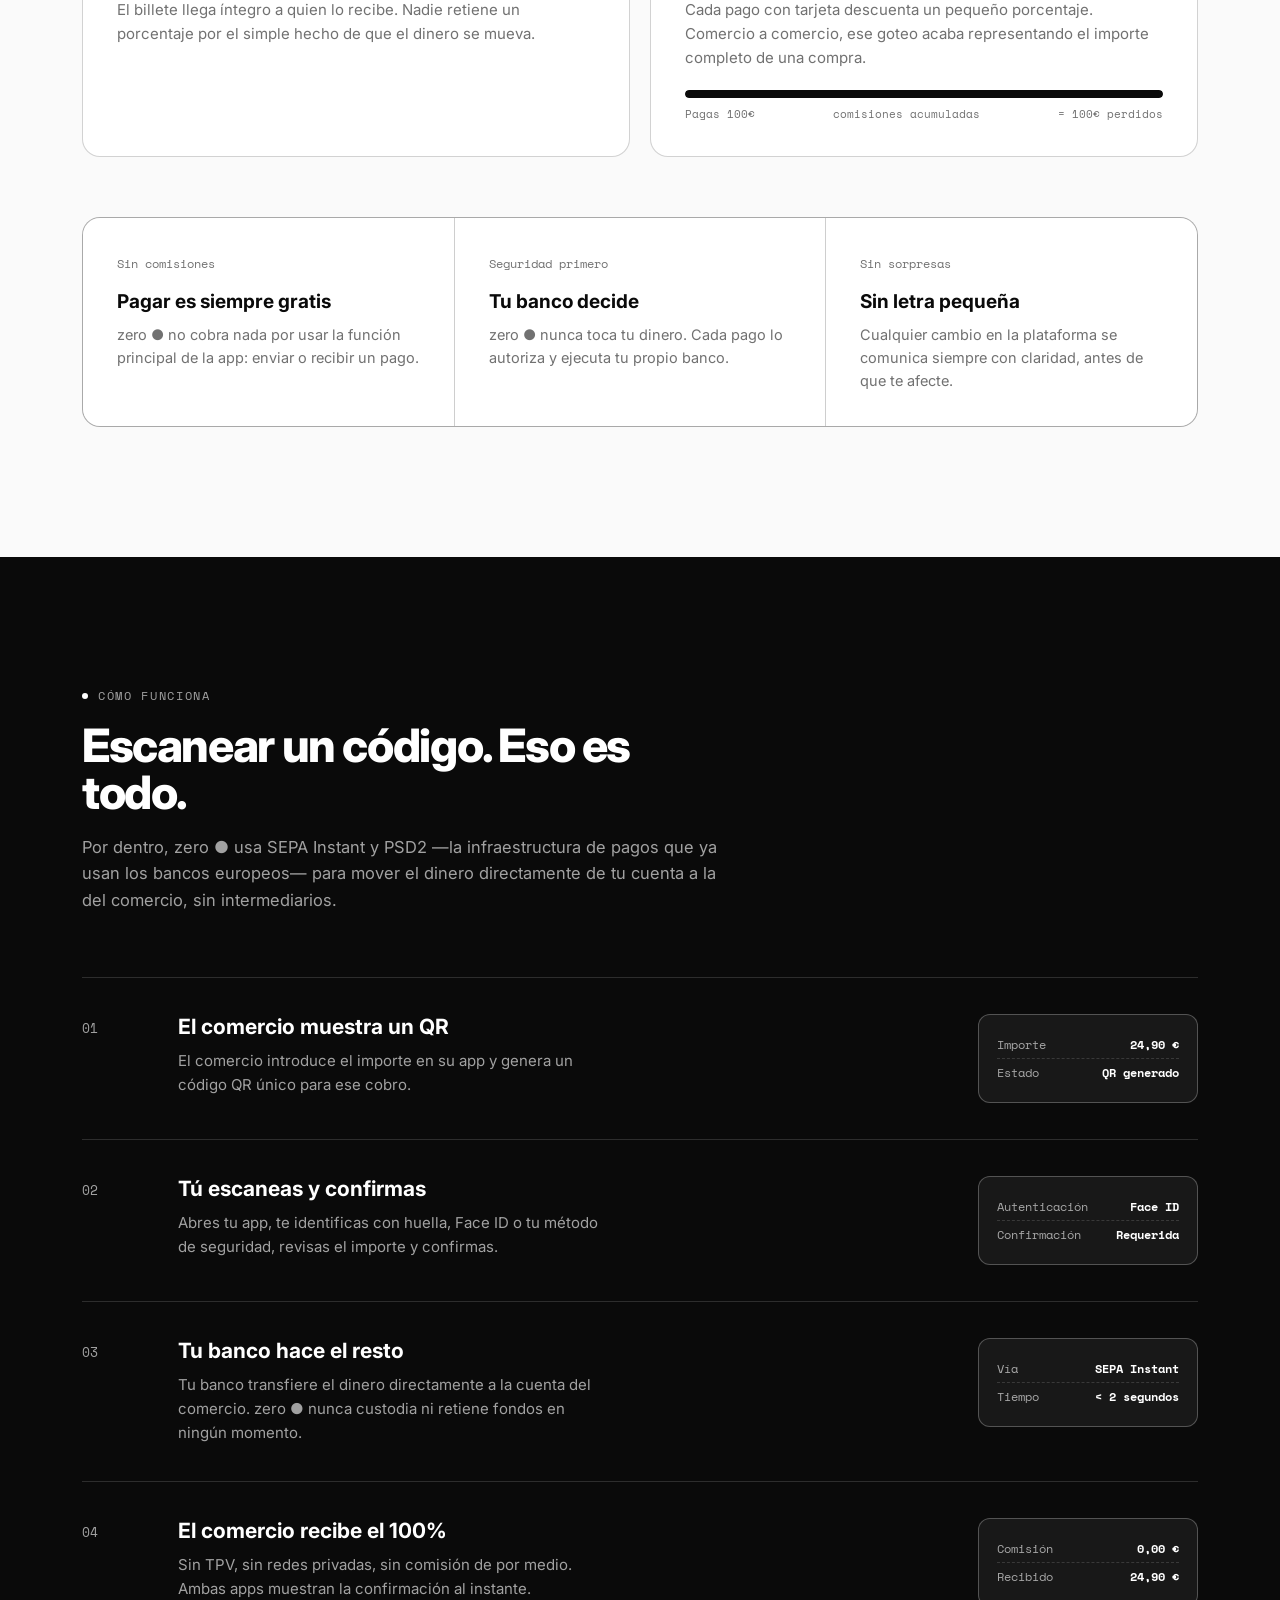
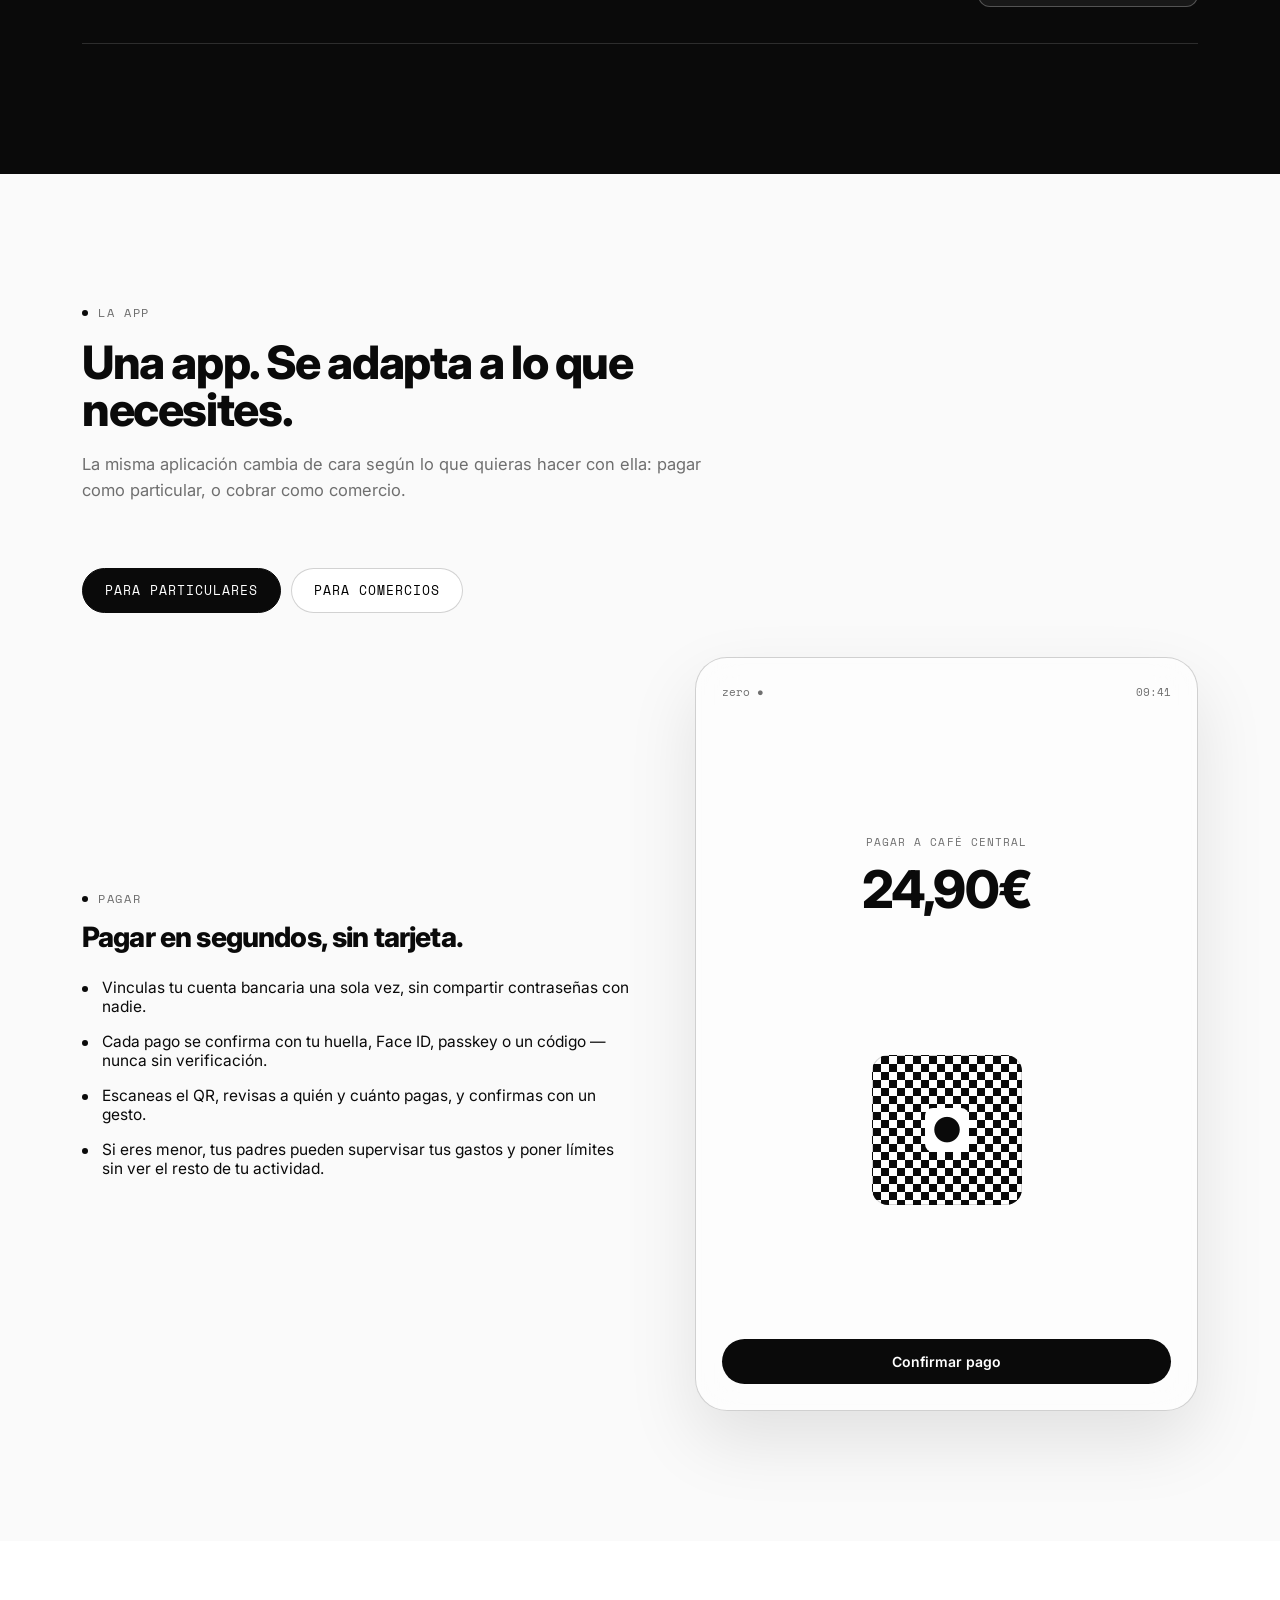
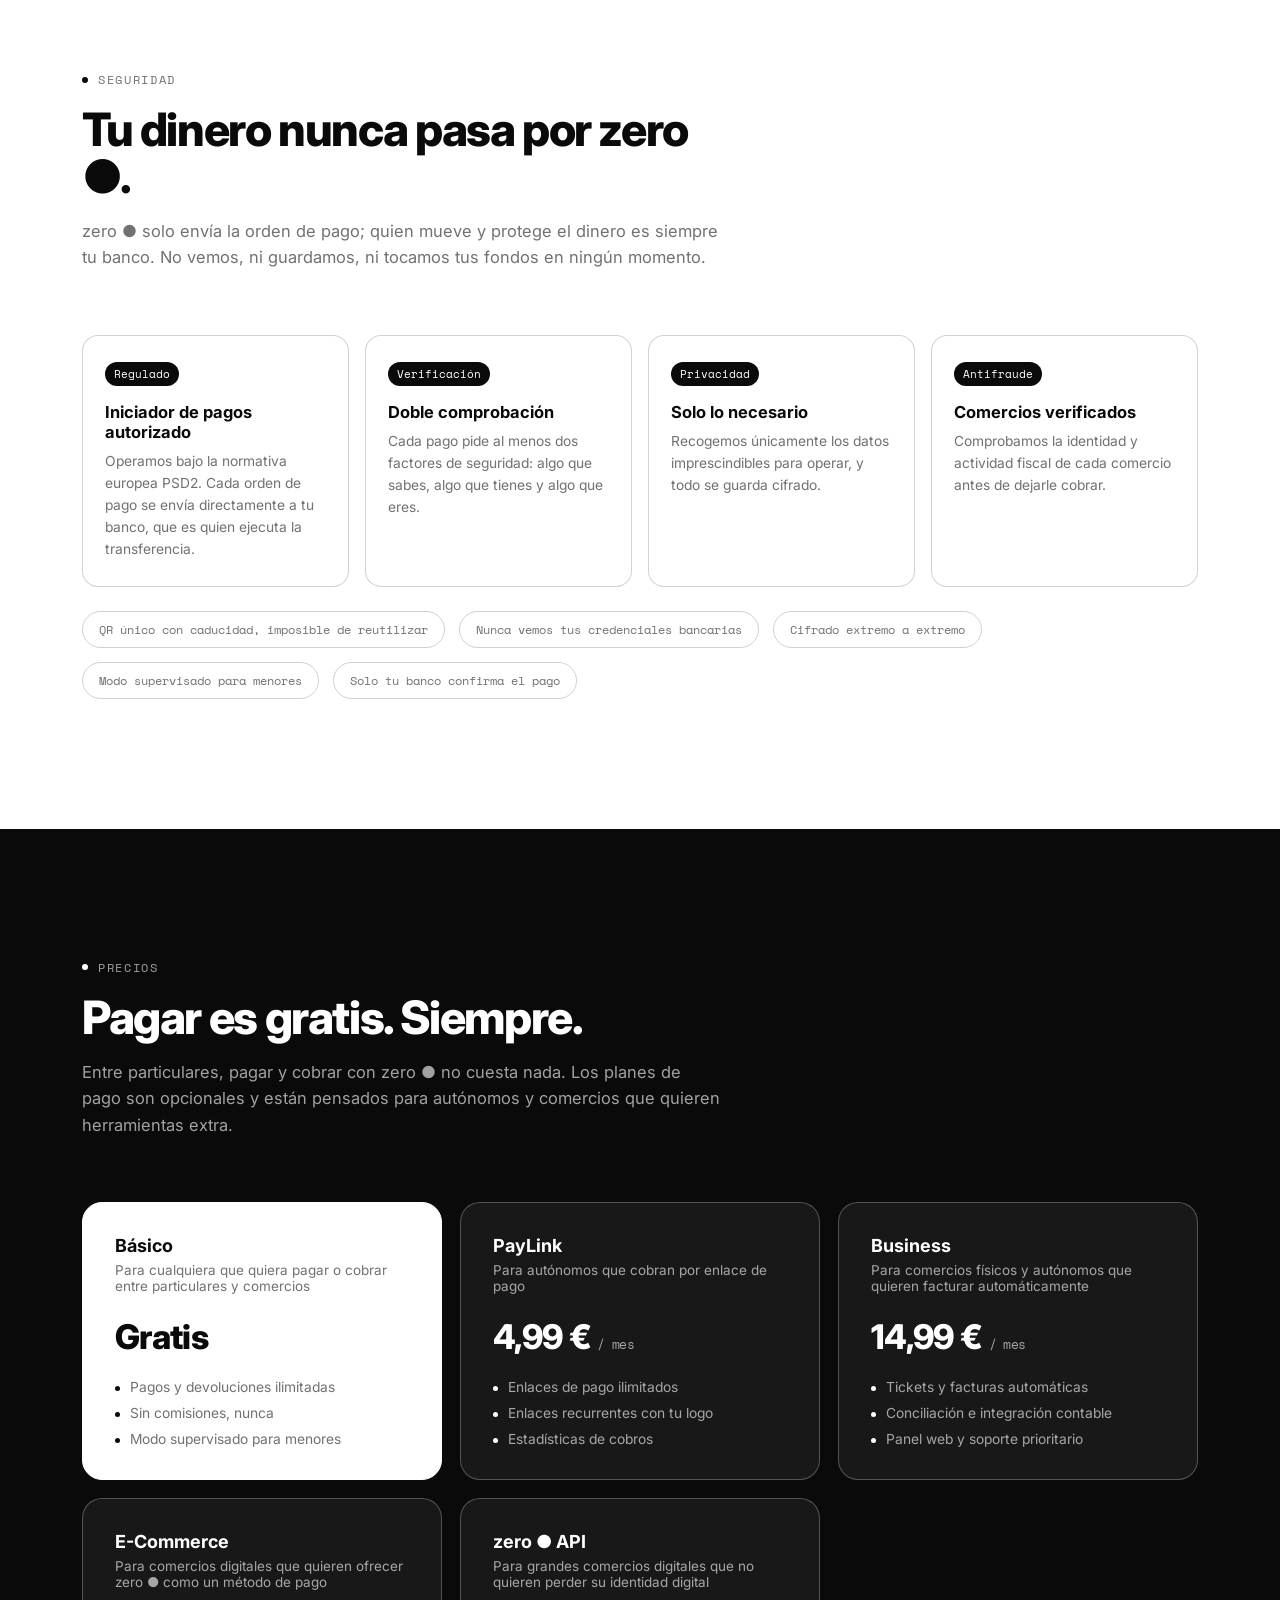
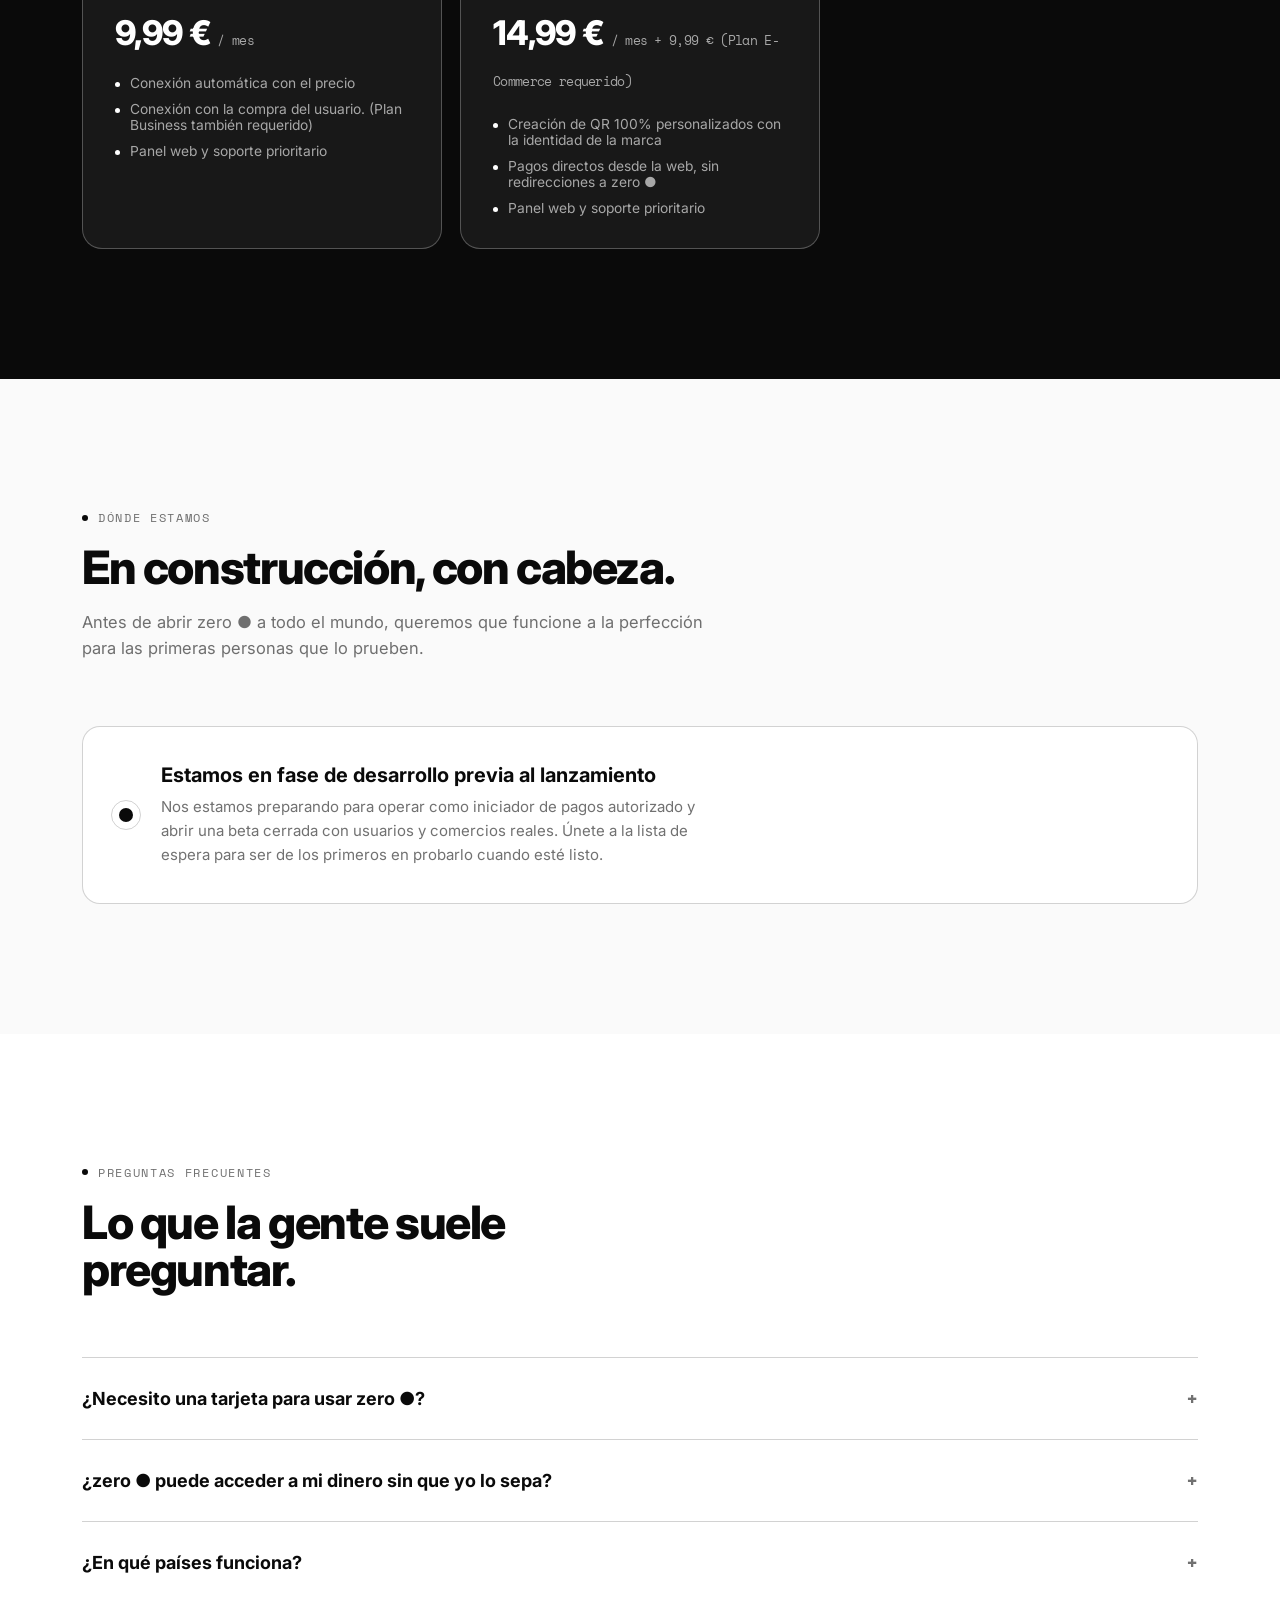
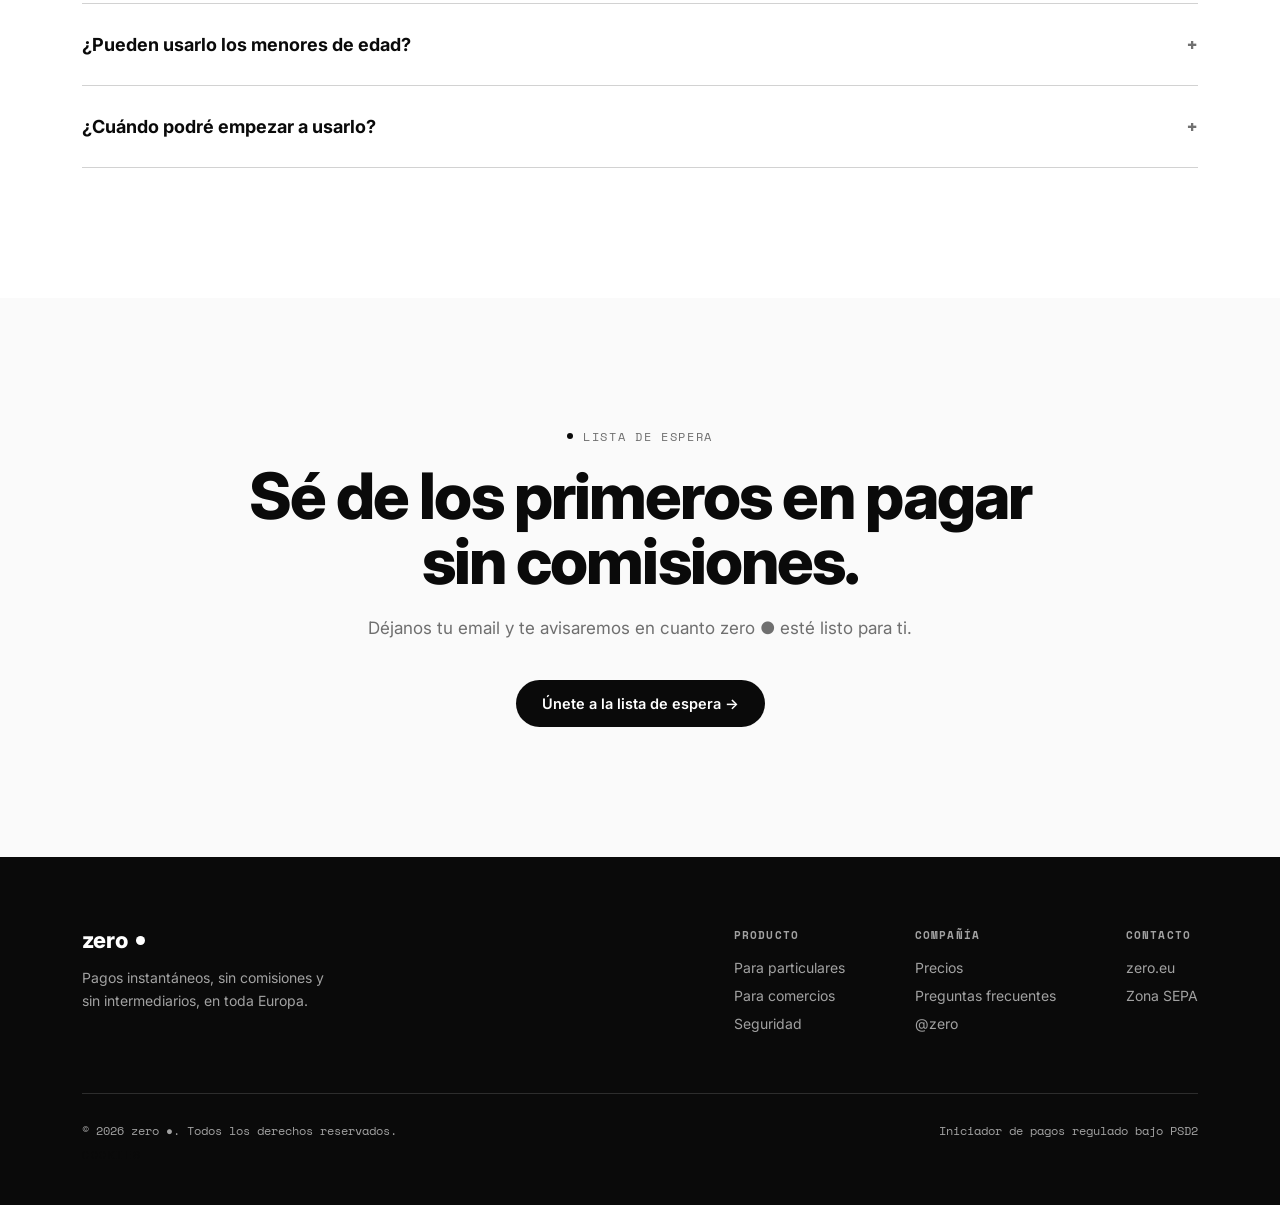
==== commit 24e27d95: "Update index.html" ====
--- a/index.html
+++ b/index.html
@@ -1143,6 +1143,170 @@
                 transition: none !important;
             }
         }
+
+        /* ==========================================================================
+   COOKIE CONSENT COMPONENT (INTEGRATED)
+   ========================================================================== */
+
+        /* Contenedor principal del banner (Estilo Glass flotante) */
+        .cookie-banner {
+            position: fixed;
+            bottom: 24px;
+            right: 24px;
+            max-width: 380px;
+            background: var(--glass-l);
+            backdrop-filter: blur(18px) saturate(160%);
+            -webkit-backdrop-filter: blur(18px) saturate(160%);
+            border: 1px solid var(--line-strong);
+            border-radius: var(--radius);
+            padding: 28px;
+            box-shadow: 0 16px 40px #0a0a0a0f;
+            display: none;
+            /* Controlado por JavaScript */
+            z-index: 200;
+        }
+
+        /* Tipografías del Banner */
+        .cookie-banner h3 {
+            font-size: 20px;
+            margin-bottom: 12px;
+        }
+
+        .cookie-banner p {
+            font-size: 14px;
+            color: var(--muted);
+            line-height: 1.5;
+        }
+
+        /* Panel de Ajustes por Categorías */
+        .cookie-config {
+            display: none;
+            margin: 20px 0;
+            padding: 16px;
+            background: var(--white);
+            border: 1px solid var(--line);
+            border-radius: 12px;
+        }
+
+        .config-item {
+            display: flex;
+            justify-content: space-between;
+            align-items: center;
+            padding: 8px 0;
+            font-size: 13.5px;
+        }
+
+        .config-item:not(:last-child) {
+            border-bottom: 1px solid var(--line);
+        }
+
+        .config-item span strong {
+            font-weight: 600;
+        }
+
+        /* Switches / Checkboxes Minimalistas */
+        .config-item input[type="checkbox"] {
+            appearance: none;
+            -webkit-appearance: none;
+            width: 36px;
+            height: 20px;
+            background: var(--line-strong);
+            border-radius: 100px;
+            position: relative;
+            cursor: pointer;
+            transition: background .2s ease;
+        }
+
+        .config-item input[type="checkbox"]:checked {
+            background: var(--black);
+        }
+
+        .config-item input[type="checkbox"]::before {
+            content: '';
+            position: absolute;
+            width: 14px;
+            height: 14px;
+            border-radius: 50%;
+            background: var(--white);
+            top: 3px;
+            left: 3px;
+            transition: transform .2s ease;
+        }
+
+        .config-item input[type="checkbox"]:checked::before {
+            transform: translateX(16px);
+        }
+
+        .config-item input[type="checkbox"]:disabled {
+            opacity: 0.4;
+            cursor: not-allowed;
+        }
+
+        /* Botones de Acción (Heredan el comportamiento de tu .btn-primary y .btn-ghost) */
+        .cookie-buttons {
+            display: flex;
+            flex-direction: column;
+            gap: 10px;
+            margin-top: 20px;
+        }
+
+        .btn-row {
+            display: flex;
+            gap: 10px;
+        }
+
+        .cookie-btn {
+            flex: 1;
+            font-family: var(--ff-display);
+            font-size: 13px;
+            font-weight: 600;
+            padding: 12px 16px;
+            border-radius: 100px;
+            cursor: pointer;
+            text-align: center;
+            border: none;
+            transition: transform .18s ease, box-shadow .18s ease, background .18s ease;
+        }
+
+        /* Variación Aceptar (Estilo .btn-primary) */
+        .cookie-btn.btn-accept {
+            background: var(--black);
+            color: var(--white);
+        }
+
+        .cookie-btn.btn-accept:hover {
+            transform: translateY(-1px);
+            box-shadow: 0 6px 18px #0a0a0a20;
+        }
+
+        /* Variación Rechazar/Configurar (Estilo .btn-ghost) */
+        .cookie-btn.btn-secondary {
+            border: 1px solid var(--line-strong);
+            background: transparent;
+            color: var(--black);
+        }
+
+        .cookie-btn.btn-secondary:hover {
+            border-color: var(--black);
+        }
+
+        /* Enlace/Disparador permanente en el Footer (Estilo .eyebrow) */
+        .cookie-revoke-link {
+            font-family: var(--ff-mono);
+            font-size: 11px;
+            letter-spacing: .14em;
+            text-transform: uppercase;
+            color: var(--muted);
+            background: none;
+            border: none;
+            cursor: pointer;
+            transition: color .2s ease;
+            padding: 8px 0;
+        }
+
+        .cookie-revoke-link:hover {
+            color: var(--black);
+        }
     </style>
 </head>
 
@@ -1578,8 +1742,40 @@
                 <span>© 2026 zero ●. Todos los derechos reservados.</span>
                 <span>Iniciador de pagos regulado bajo PSD2</span>
             </div>
+            <button class="cookie-revoke-link" onclick="openCookieBanner()">Cookies</button>
         </div>
     </footer>
+    <!-- COMPONENTE: BANNER DE COOKIES -->
+    <div id="cookieBanner" class="cookie-banner">
+        <h3>Privacidad</h3>
+        <p>Utilizamos cookies analíticas y de marketing para mejorar tu experiencia en nuestra plataforma. Elige tu configuración.</p>
+
+        <!-- Ajustes por Categorías -->
+        <div id="cookieConfig" class="cookie-config">
+            <div class="config-item">
+                <span><strong>Esenciales</strong></span>
+                <input type="checkbox" checked disabled>
+            </div>
+            <div class="config-item">
+                <span><strong>Analíticas</strong></span>
+                <input type="checkbox" id="cookiesAnalytics">
+            </div>
+            <div class="config-item">
+                <span><strong>Marketing</strong></span>
+                <input type="checkbox" id="cookiesMarketing">
+            </div>
+        </div>
+
+        <!-- Acciones -->
+        <div class="cookie-buttons">
+            <div class="btn-row">
+                <button class="cookie-btn btn-accept" onclick="acceptAllCookies()">Aceptar todo</button>
+                <button class="cookie-btn btn-secondary" onclick="rejectAllCookies()">Rechazar</button>
+            </div>
+            <button id="btnToggleSettings" class="cookie-btn btn-secondary" onclick="toggleSettings()">Preferencias</button>
+            <button id="btnSaveConfig" class="cookie-btn btn-accept" style="display:none;" onclick="saveCustomCookies()">Guardar selección</button>
+        </div>
+    </div>
 
     <script>
         const els = document.querySelectorAll('.reveal');
@@ -1626,6 +1822,85 @@
             });
         });
     </script>
+    <script>
+        const banner = document.getElementById('cookieBanner');
+        const configPanel = document.getElementById('cookieConfig');
+        const btnSaveConfig = document.getElementById('btnSaveConfig');
+        const btnToggleSettings = document.getElementById('btnToggleSettings');
+
+        window.onload = function() {
+            const consent = localStorage.getItem('cookieConsent');
+            if (!consent) {
+                banner.style.display = 'block';
+            } else {
+                executeScripts(JSON.parse(consent));
+            }
+        };
+
+        function openCookieBanner() {
+            banner.style.display = 'block';
+        }
+
+        function toggleSettings() {
+            const isHidden = configPanel.style.display === 'none' || configPanel.style.display === '';
+            configPanel.style.display = isHidden ? 'block' : 'none';
+            btnSaveConfig.style.display = isHidden ? 'block' : 'none';
+            btnToggleSettings.style.display = isHidden ? 'none' : 'block';
+        }
+
+        function acceptAllCookies() {
+            const consent = {
+                analytics: true,
+                marketing: true
+            };
+            saveConsent(consent);
+        }
+
+        function rejectAllCookies() {
+            const consent = {
+                analytics: false,
+                marketing: false
+            };
+            saveConsent(consent);
+        }
+
+        function saveCustomCookies() {
+            const consent = {
+                analytics: document.getElementById('cookiesAnalytics').checked,
+                marketing: document.getElementById('cookiesMarketing').checked
+            };
+            saveConsent(consent);
+        }
+
+        function saveConsent(consent) {
+            localStorage.setItem('cookieConsent', JSON.stringify(consent));
+            banner.style.display = 'none';
+            executeScripts(consent);
+        }
+
+        // CONTROL REMOTO Y BLOQUEO DE SCRIPTS
+        function executeScripts(consent) {
+            if (consent.analytics) {
+                console.log("Inicializando Google Analytics...");
+                let scriptGA = document.createElement('script');
+                scriptGA.async = true;
+                scriptGA.src = "https://www.googletagmanager.com/gtag/js?id=G-9LG1S598NR";
+                document.head.appendChild(scriptGA);
+
+                // 2. Esto reemplaza al segundo bloque de tu <script>
+                window.dataLayer = window.dataLayer || [];
+                window.gtag = function() {
+                    dataLayer.push(arguments);
+                }
+                gtag('js', new Date());
+                gtag('config', 'G-9LG1S598NR');
+            }
+
+            if (consent.marketing) {
+                console.log("Inicializando cookies de marketing...");
+            }
+        }
+    </script>
 
 </body>
 
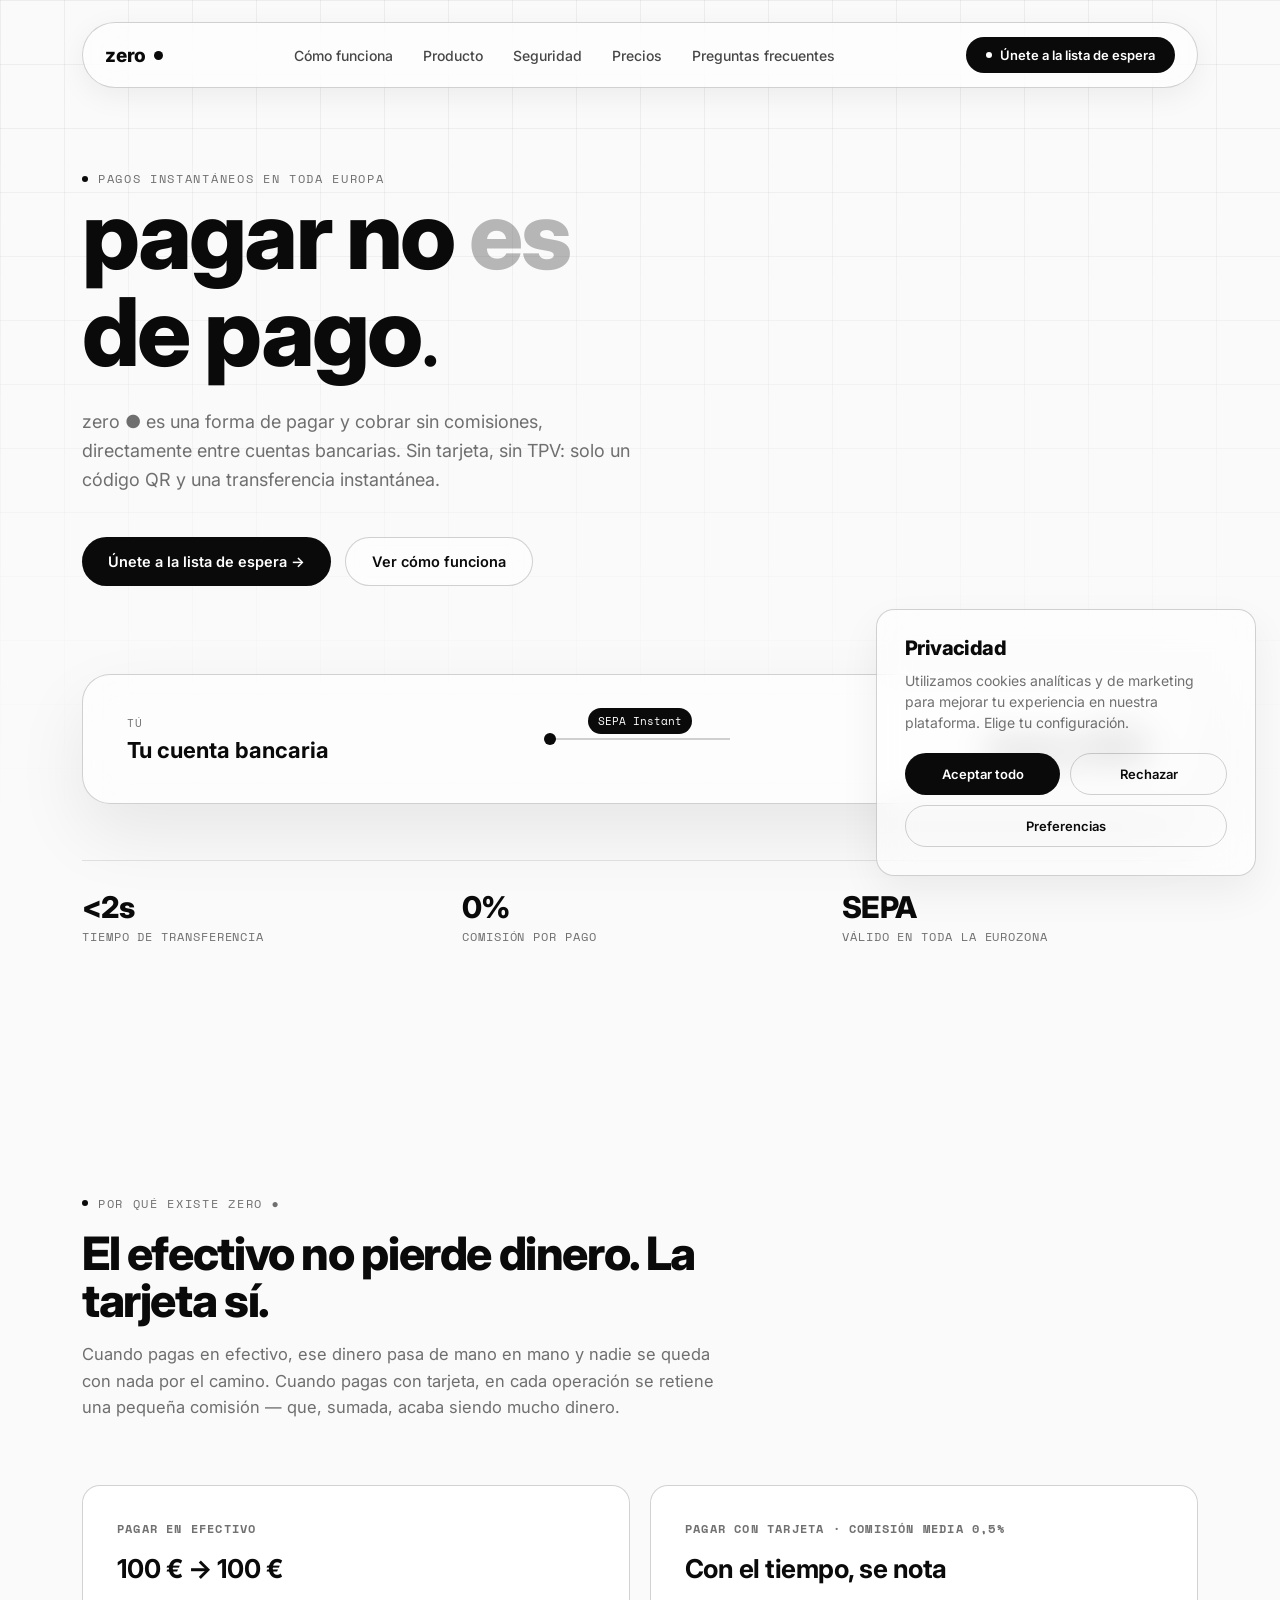
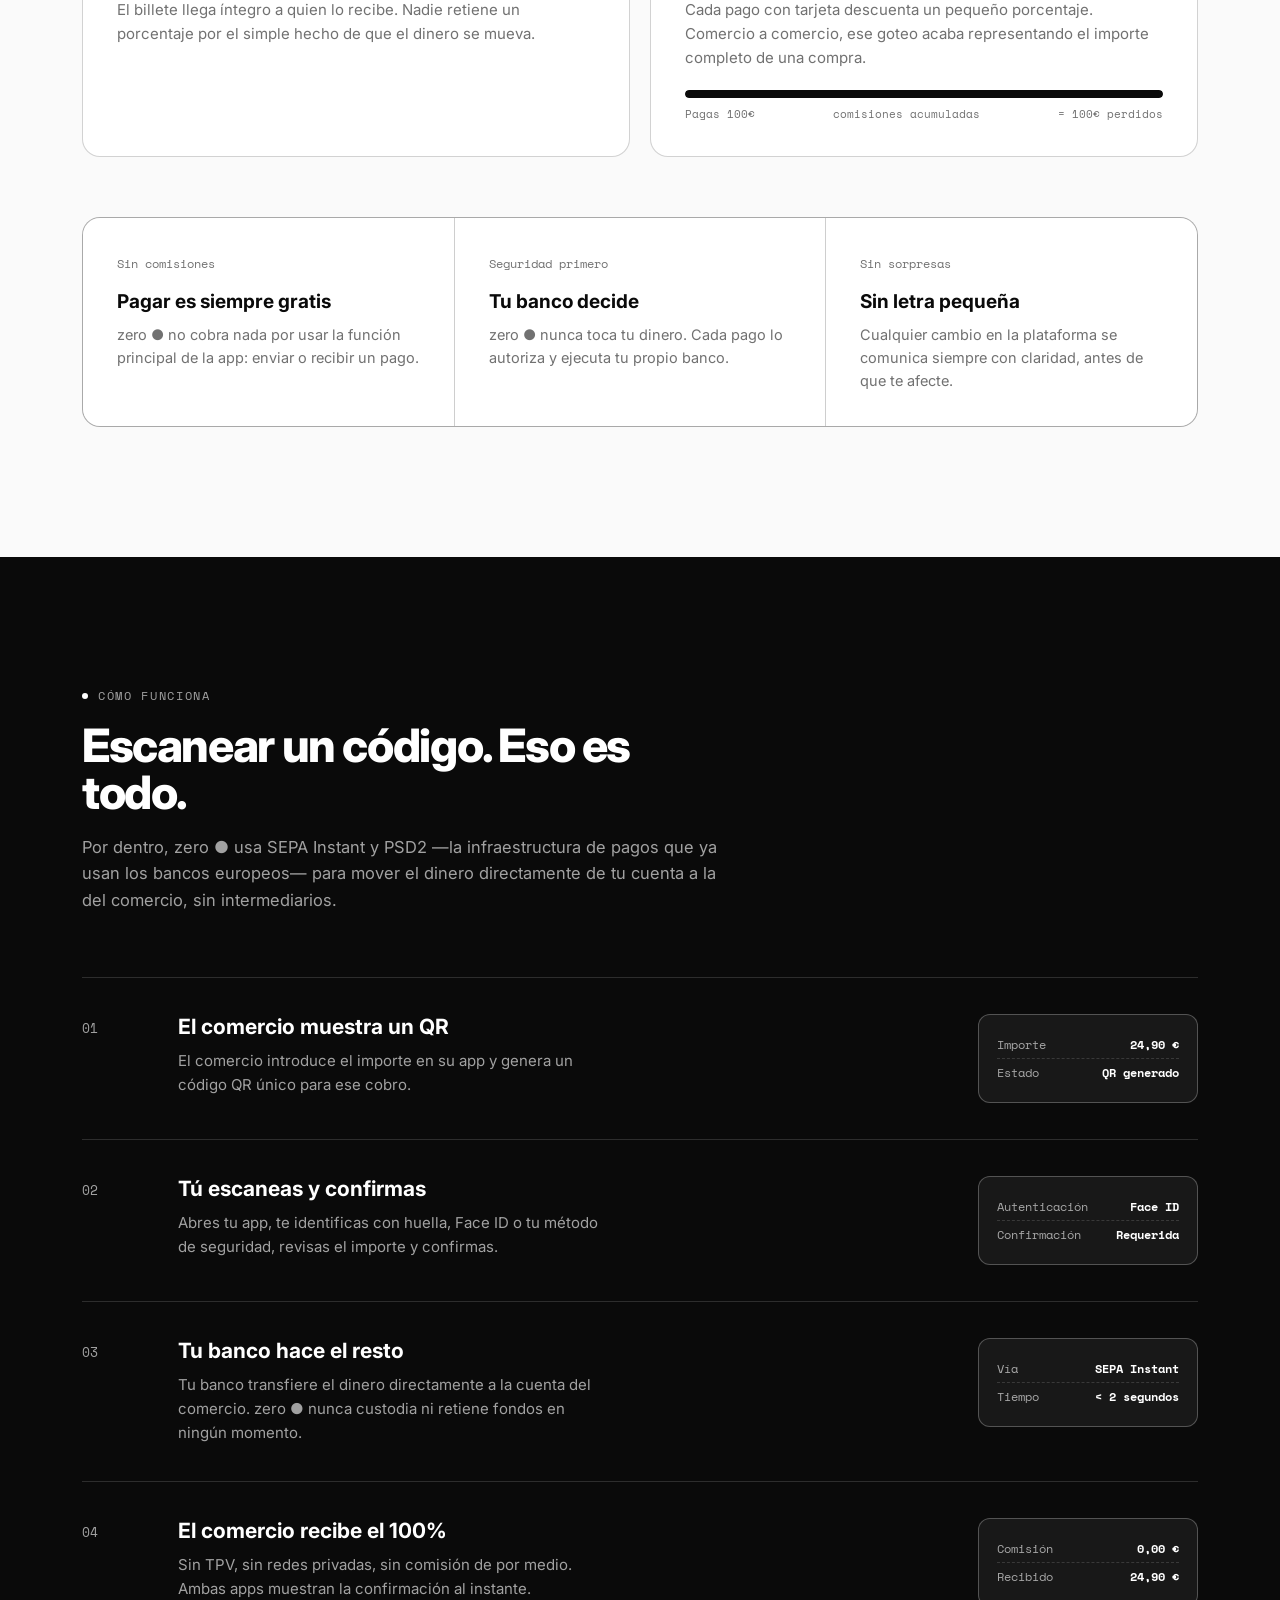
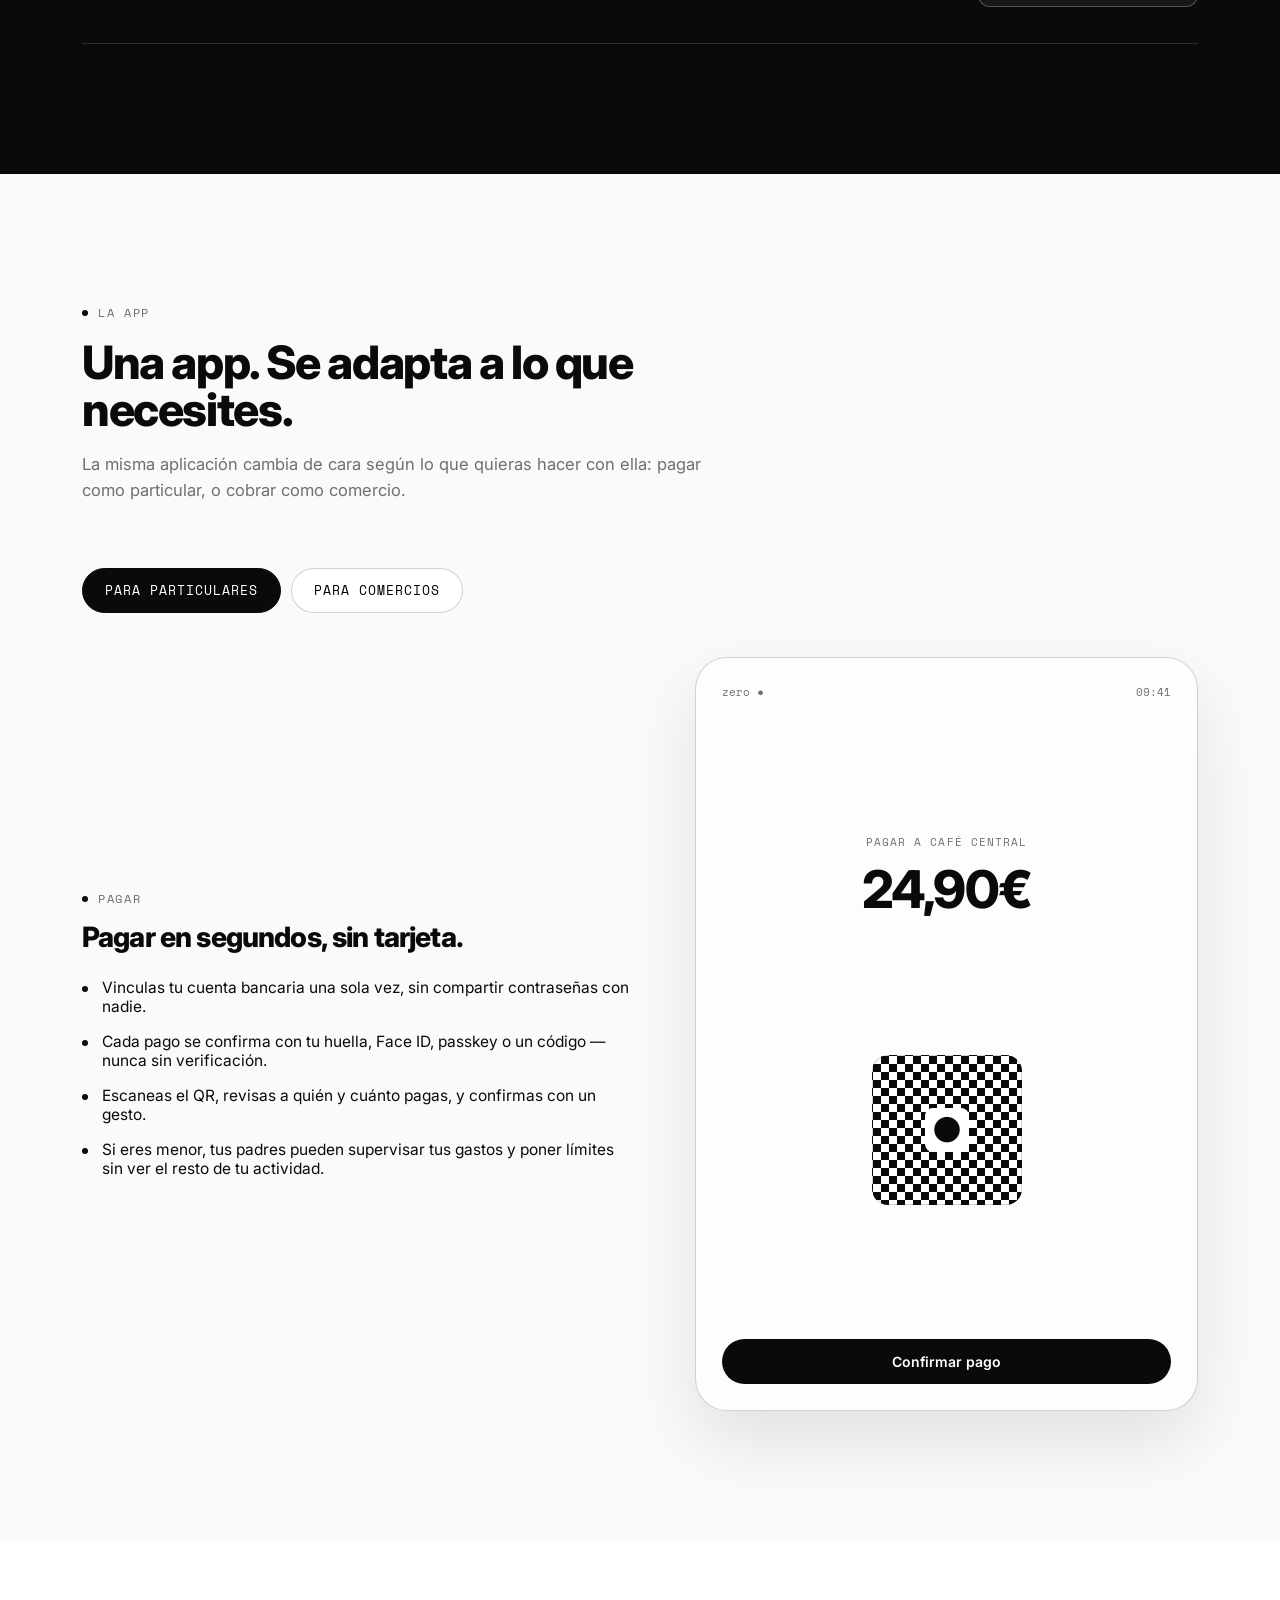
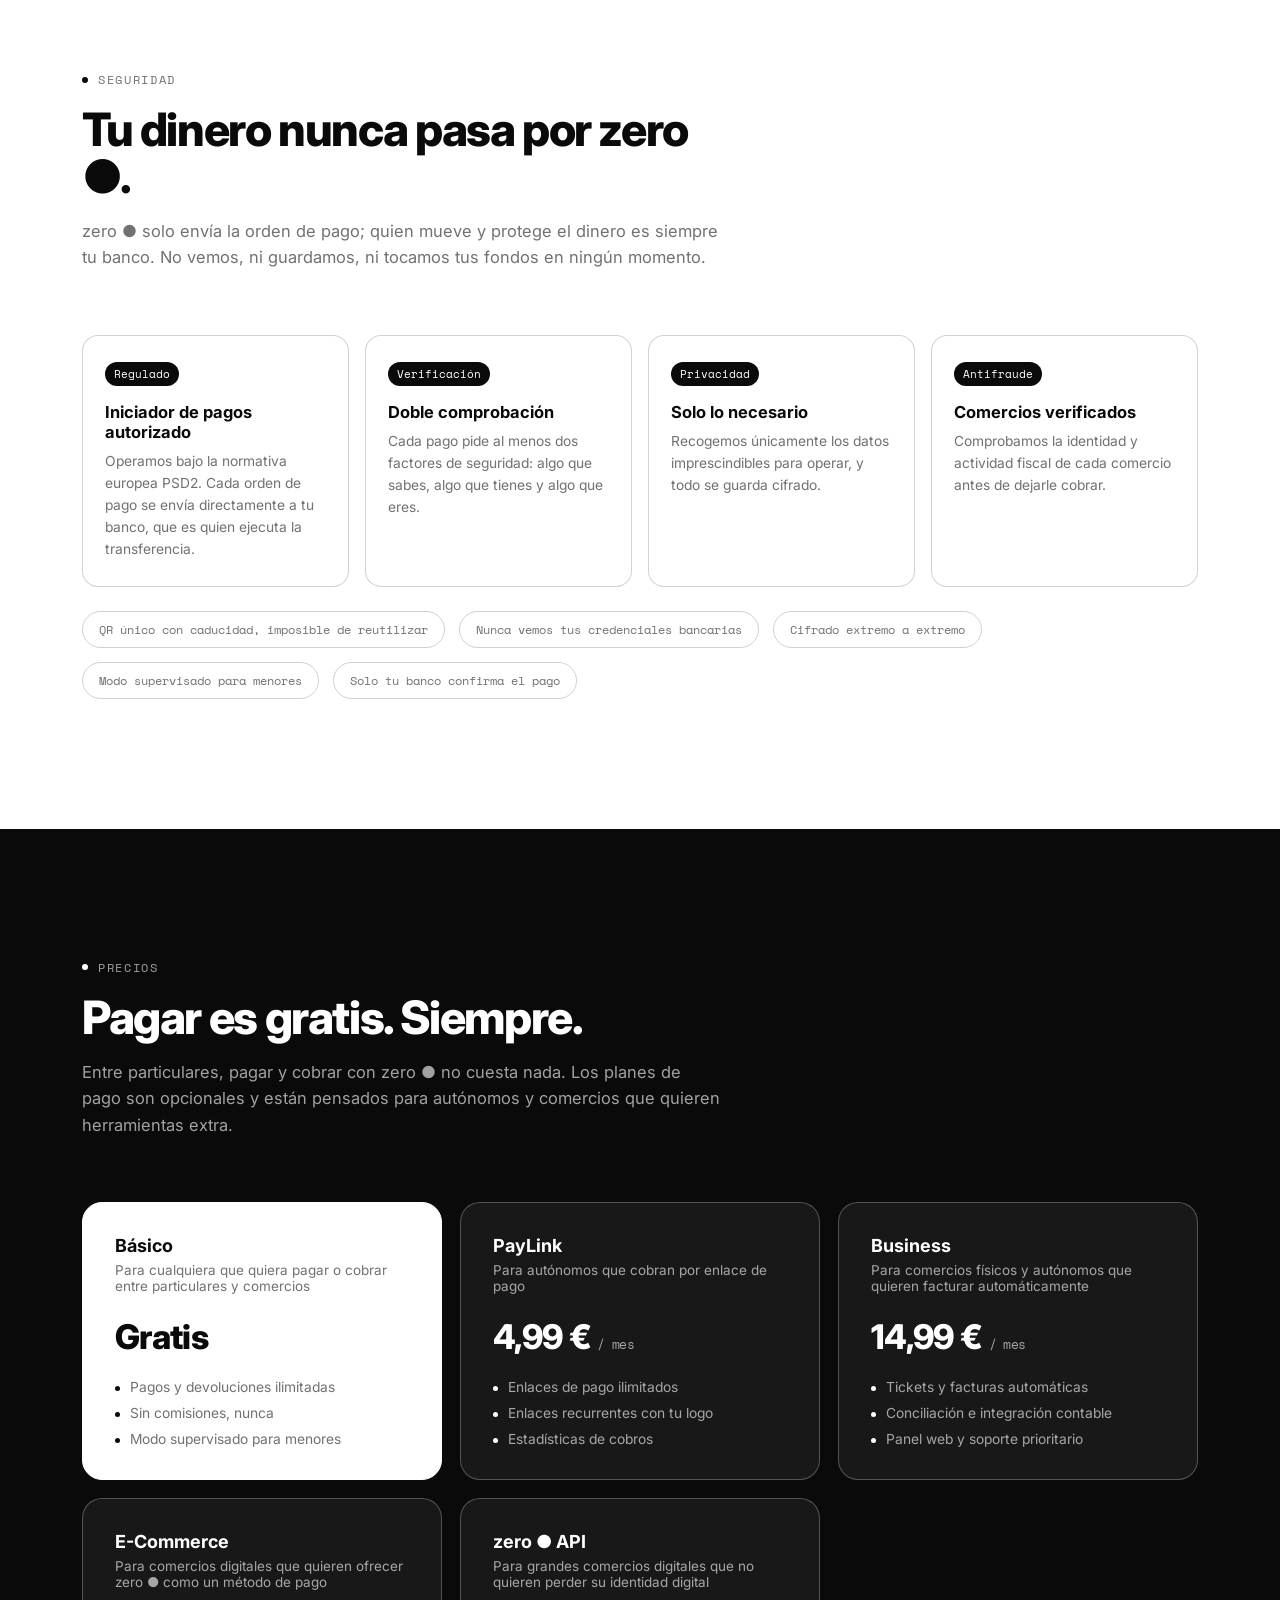
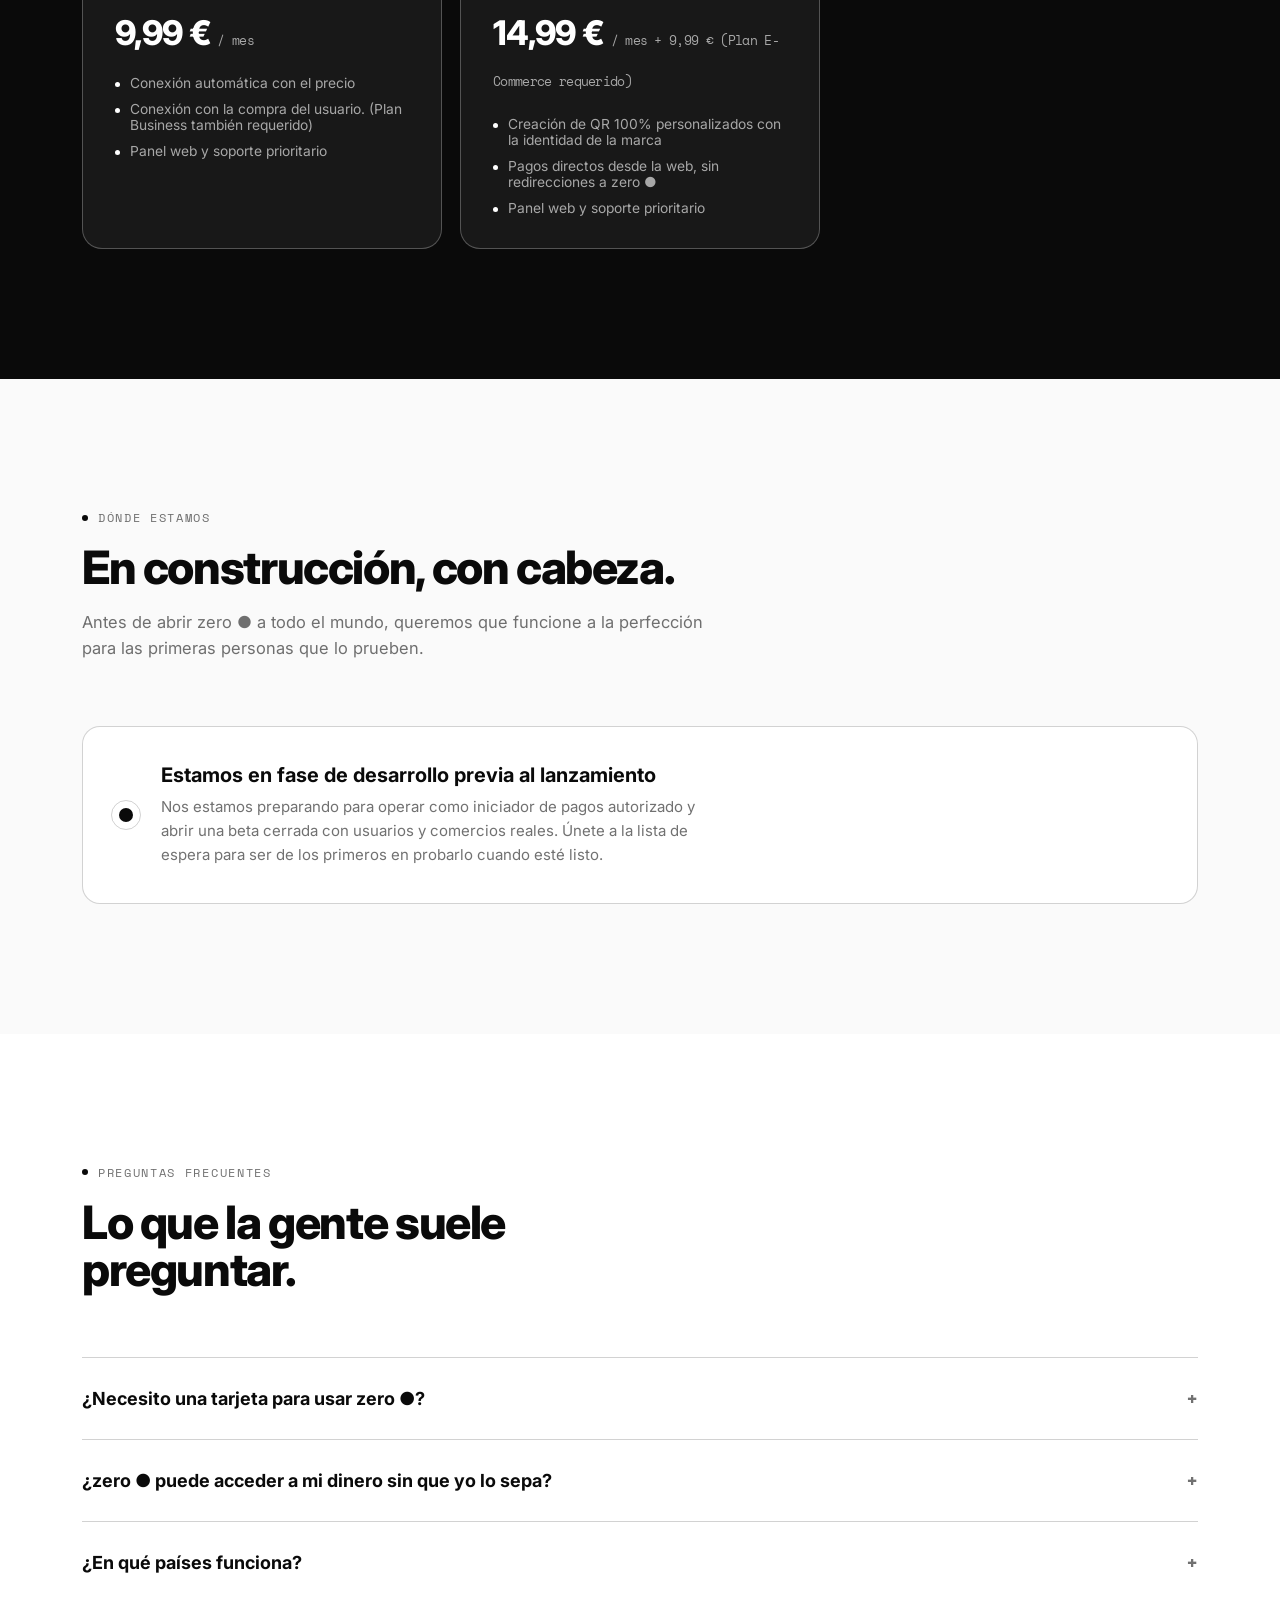
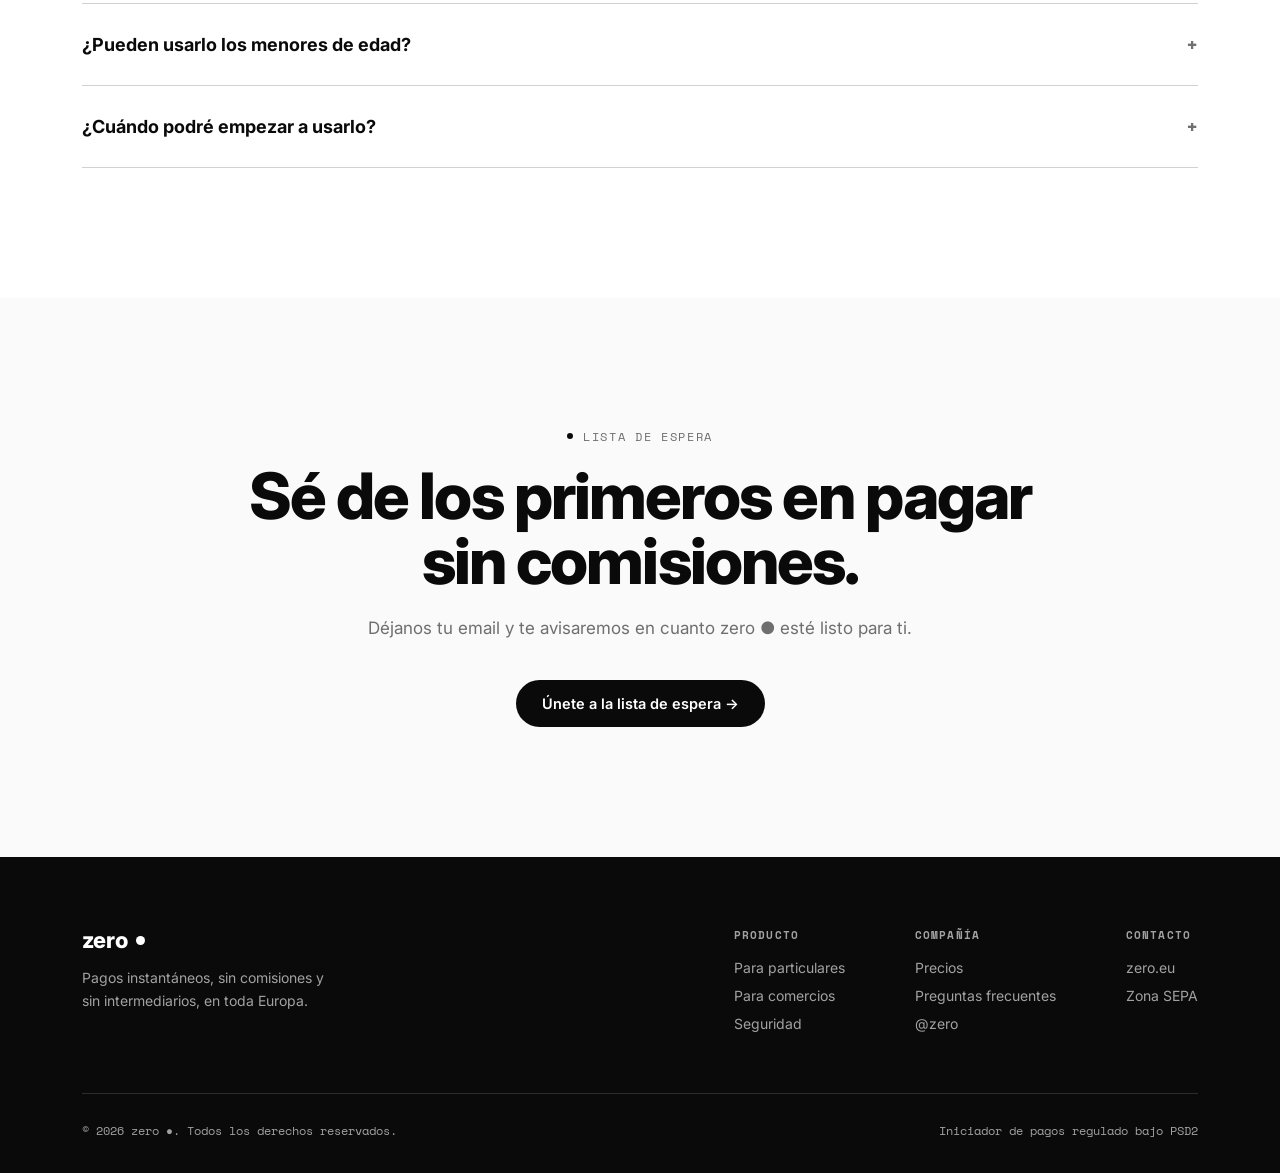
==== commit 2fae3be5: "Update index.html" ====
--- a/index.html
+++ b/index.html
@@ -1327,7 +1327,7 @@
             </nav>
         </div>
     </header>
-
+    <!--             <button class="cookie-revoke-link" onclick="openCookieBanner()">Cookies</button> -->
     <!-- ============ HERO ============ -->
     <section class="hero">
         <div class="hero-grid"></div>
@@ -1742,7 +1742,7 @@
                 <span>© 2026 zero ●. Todos los derechos reservados.</span>
                 <span>Iniciador de pagos regulado bajo PSD2</span>
             </div>
-            <button class="cookie-revoke-link" onclick="openCookieBanner()">Cookies</button>
+
         </div>
     </footer>
     <!-- COMPONENTE: BANNER DE COOKIES -->
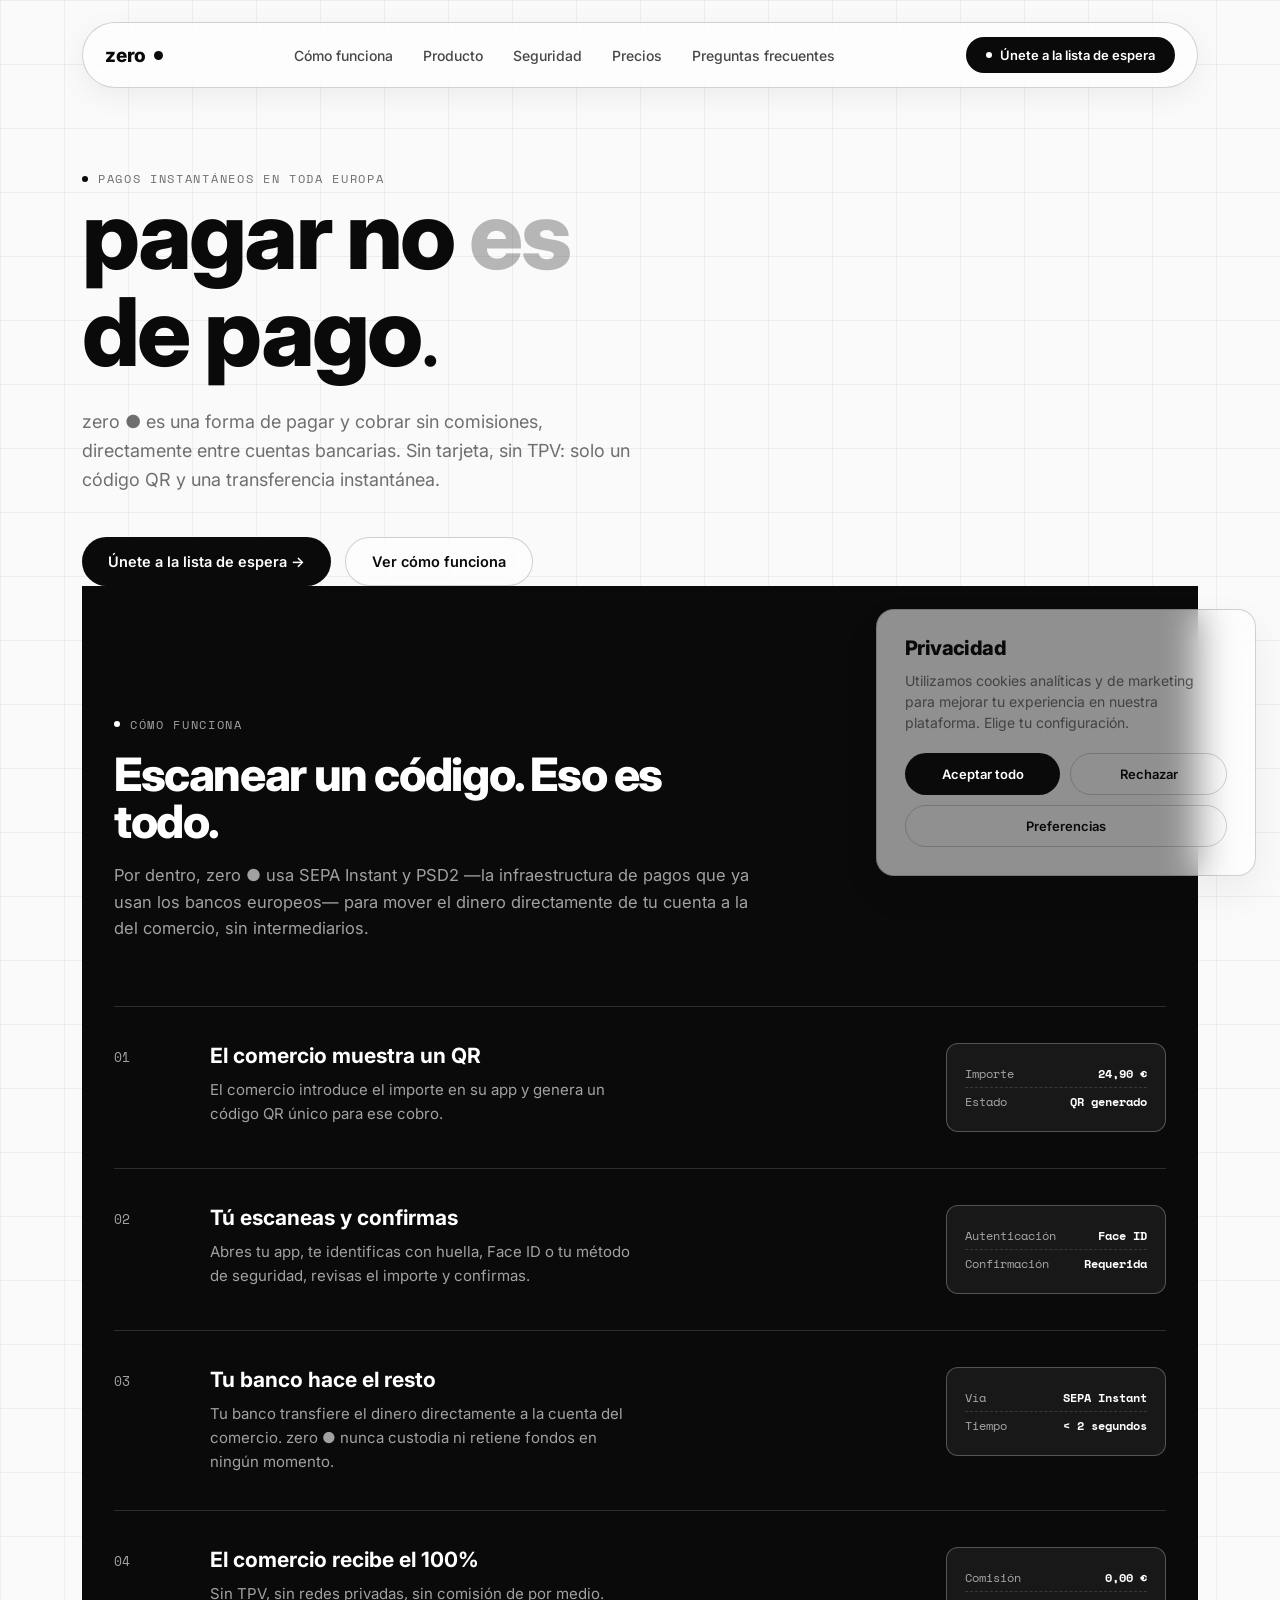
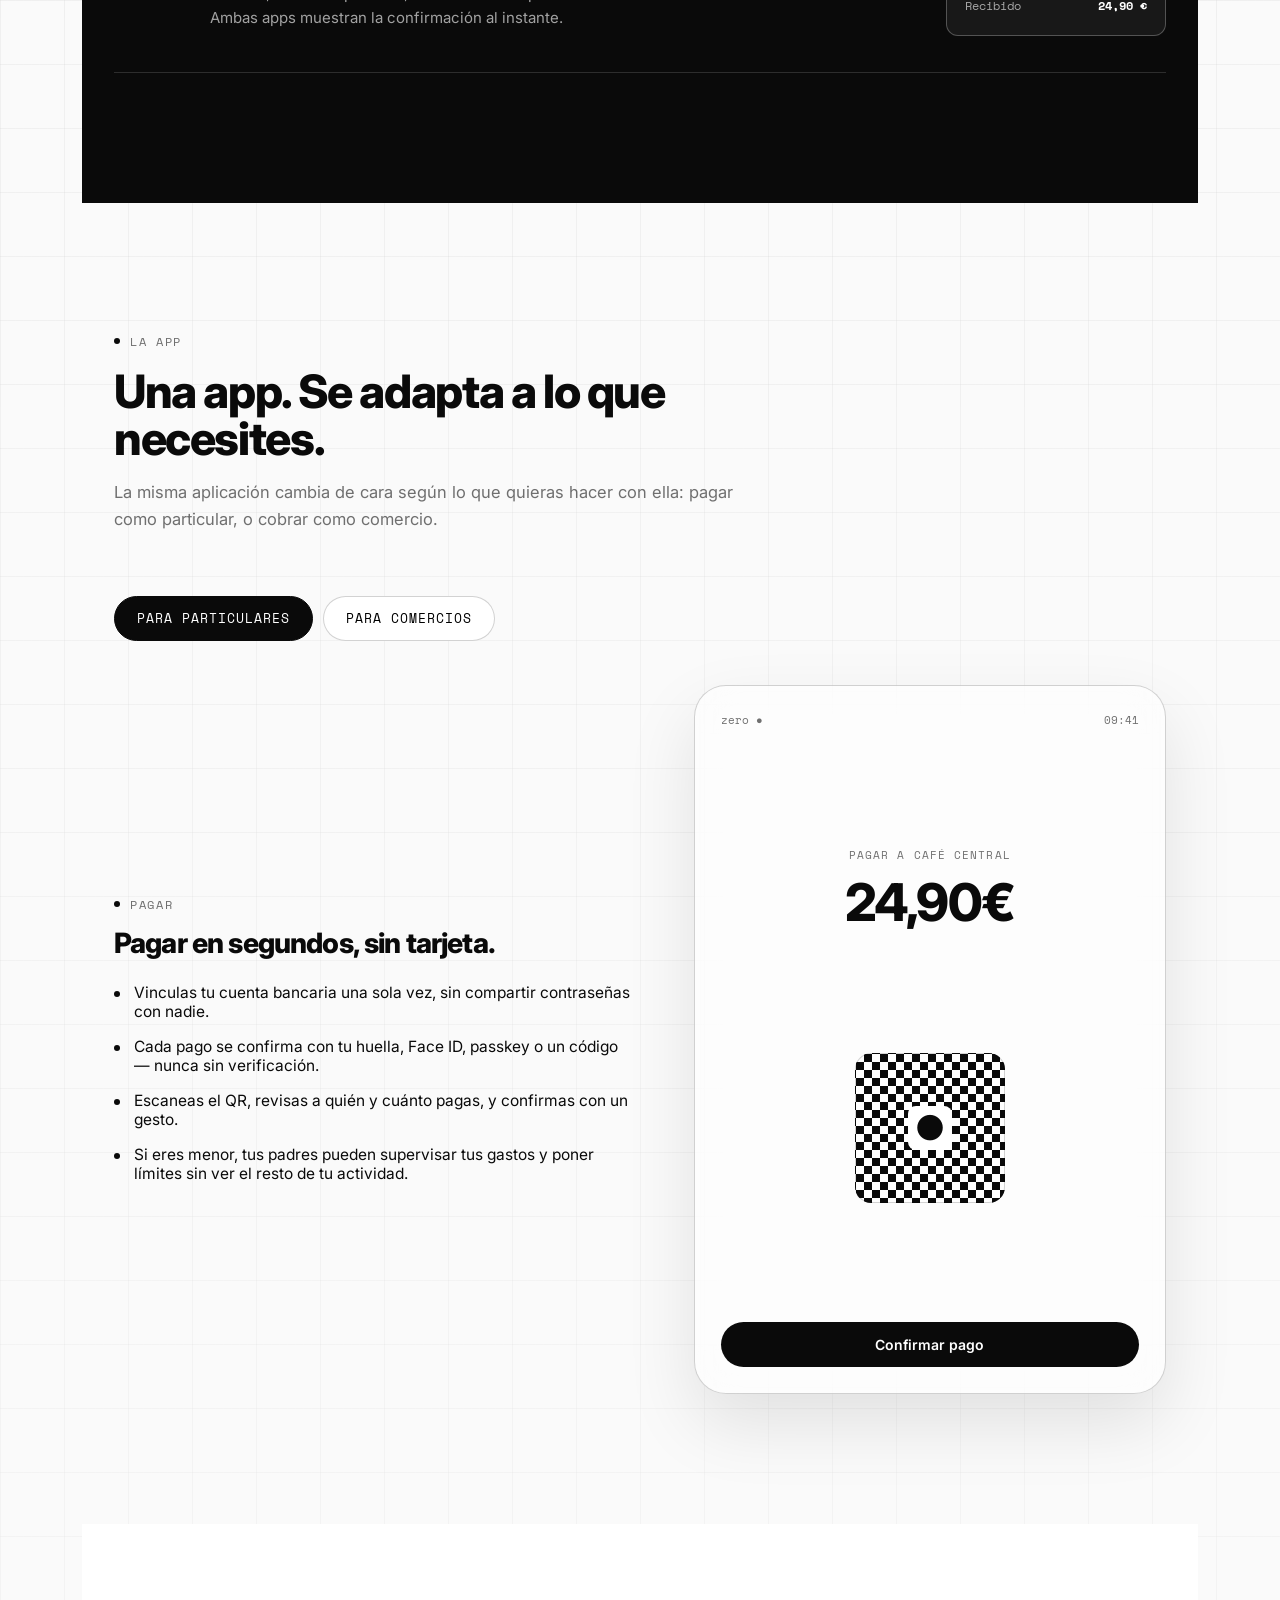
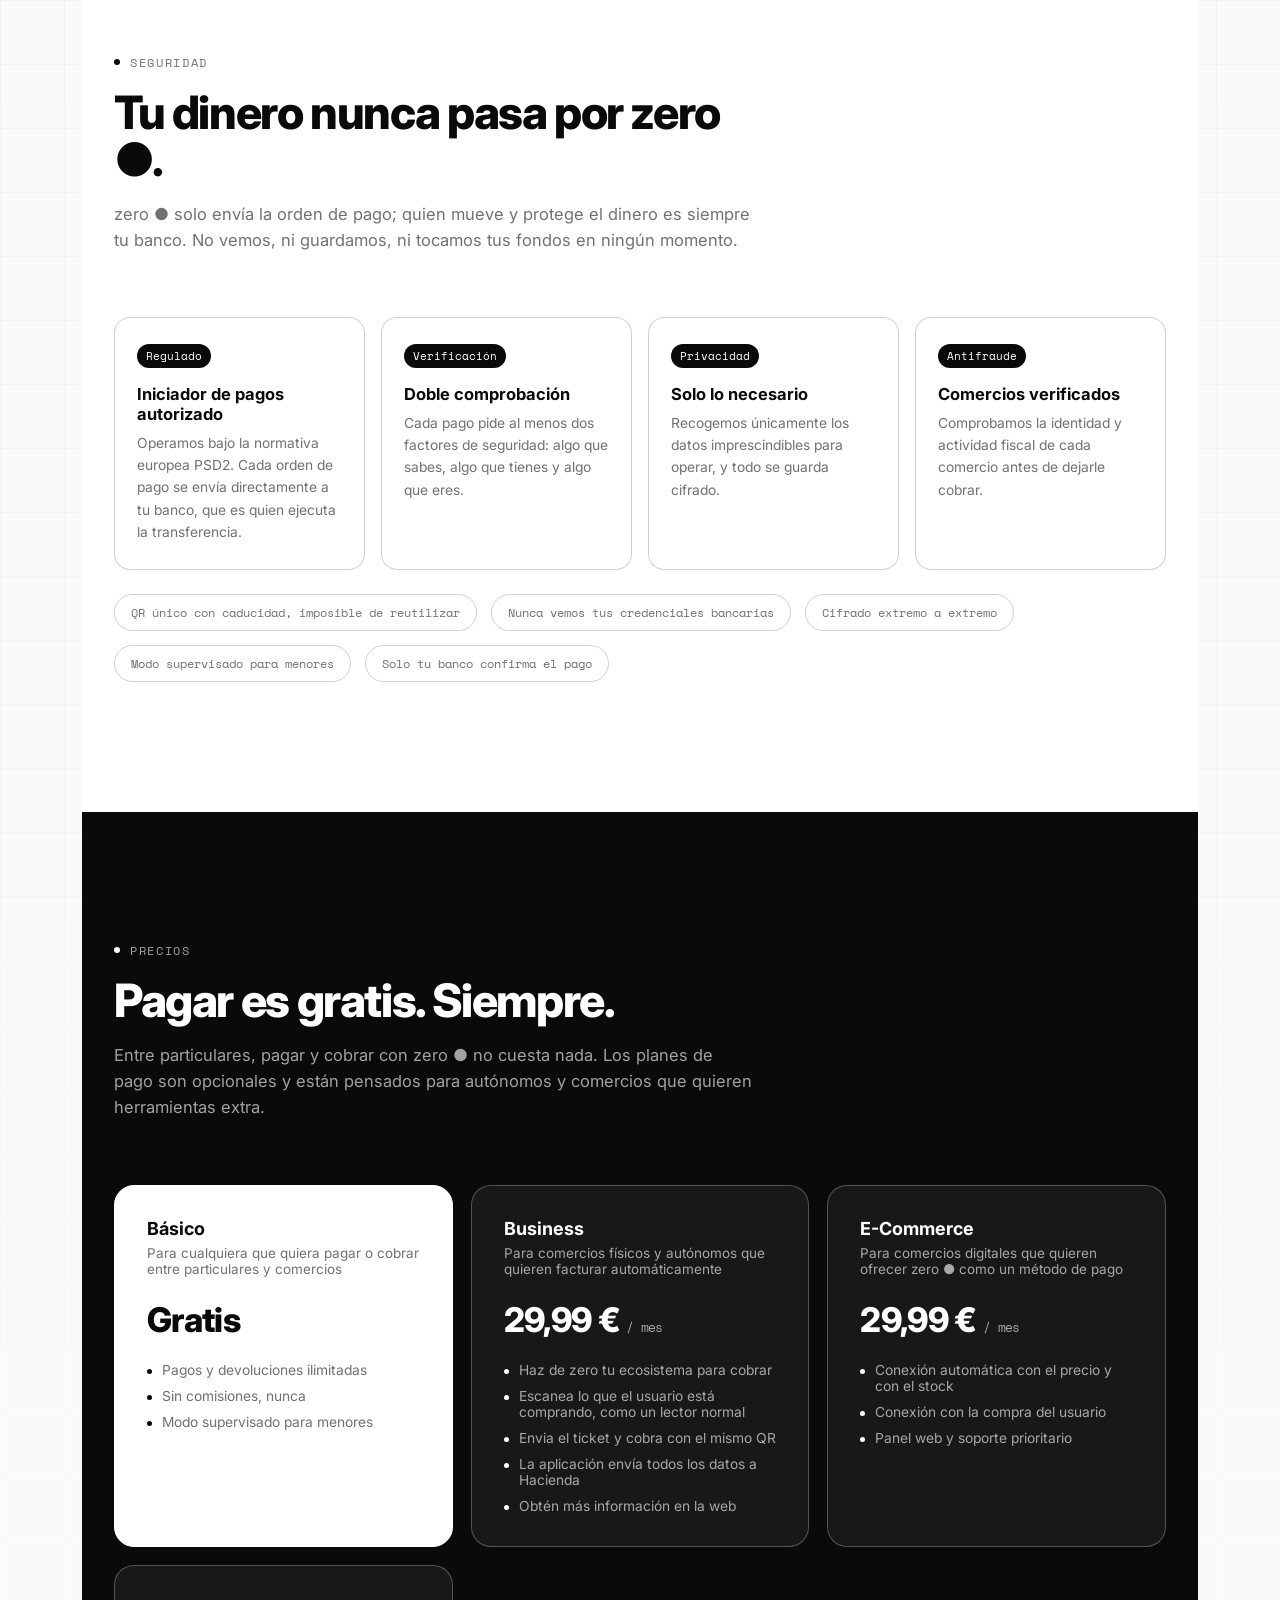
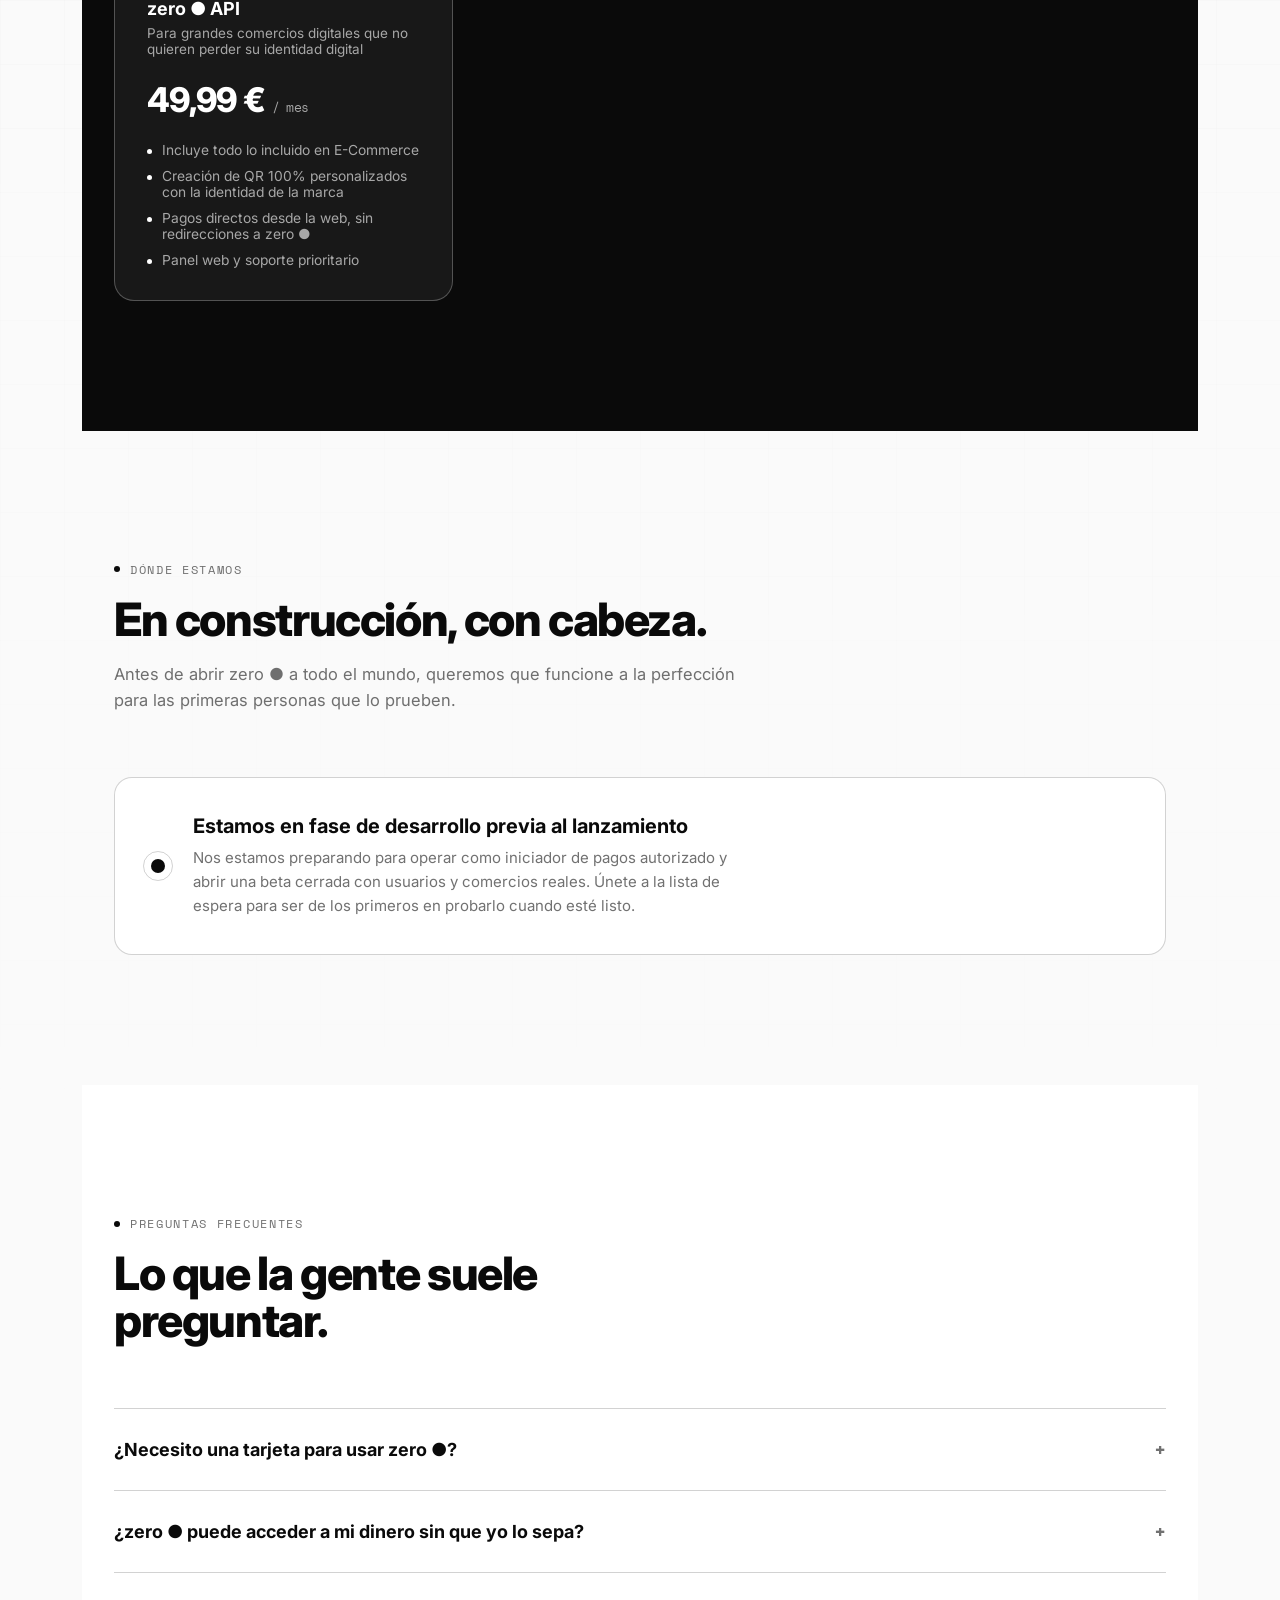
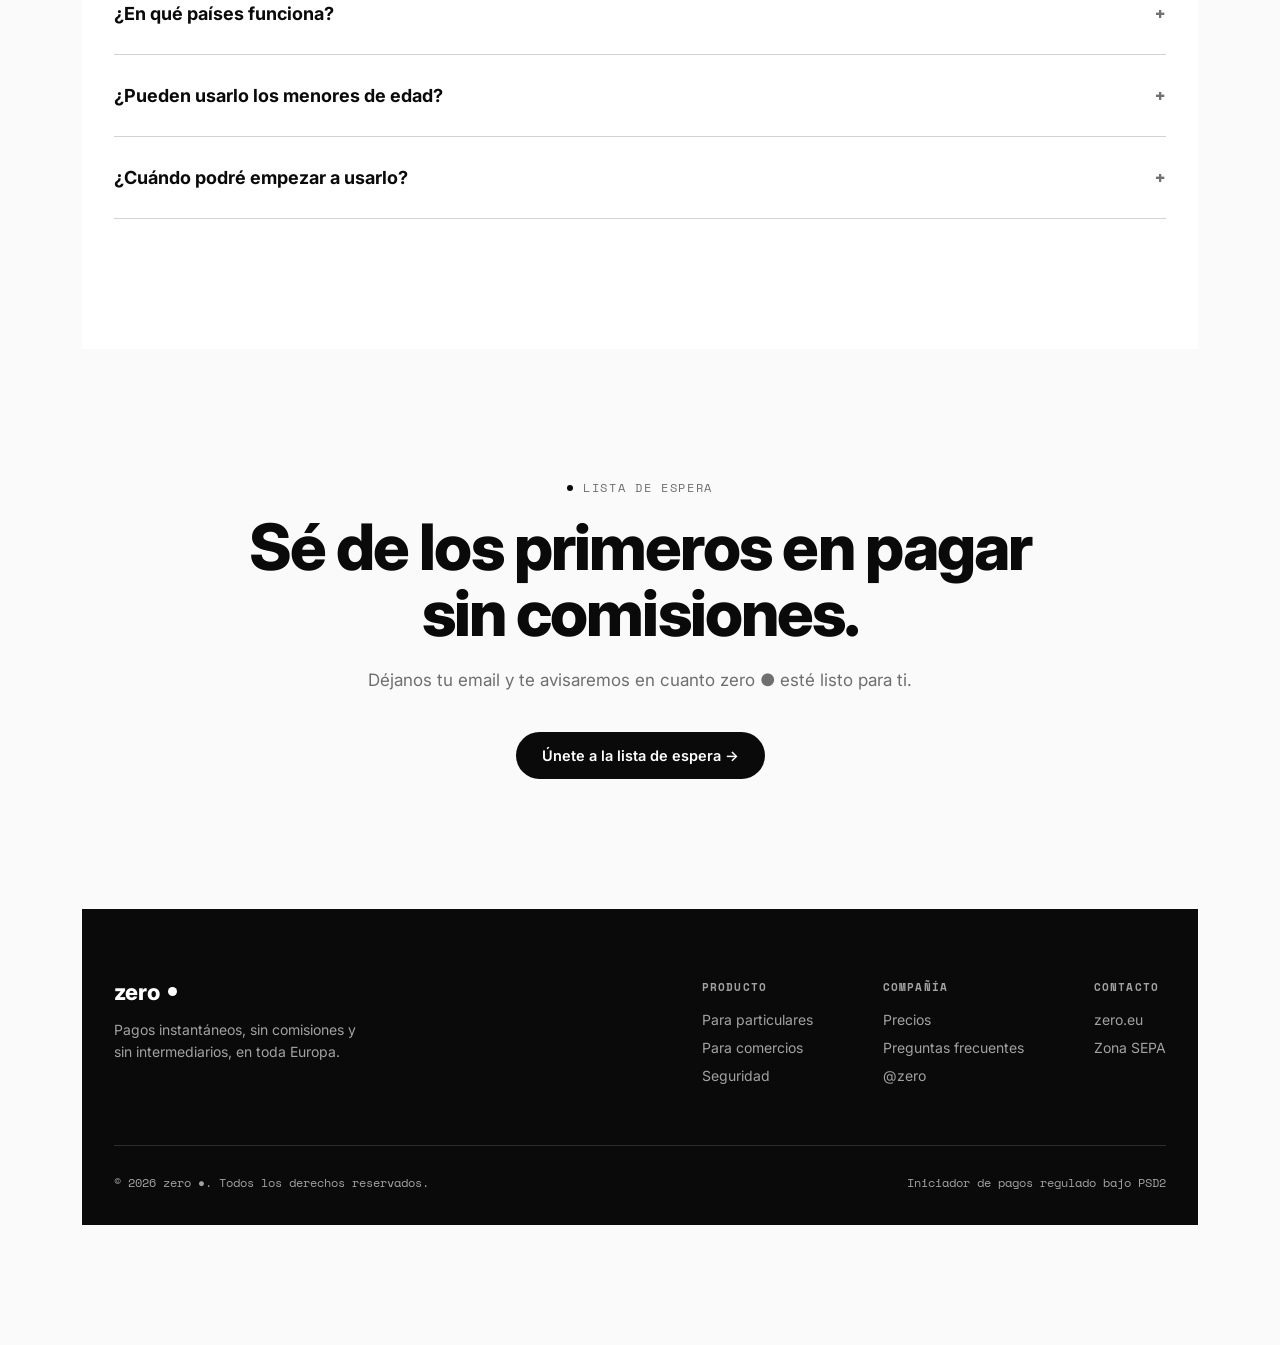
==== commit 8c45a94a: "erfgwerqewr" ====
--- a/index.html
+++ b/index.html
@@ -1340,73 +1340,6 @@
                 <a href="#como-funciona" class="btn-ghost">Ver cómo funciona</a>
             </div>
 
-            <div class="transfer-card reveal">
-                <div class="tf-node">
-                    <span class="tag">Tú</span>
-                    <span class="name">Tu cuenta bancaria</span>
-                </div>
-                <div class="tf-track">
-                    <span class="tf-badge">SEPA Instant</span>
-                    <span class="runner"></span>
-                </div>
-                <div class="tf-node right">
-                    <span class="tag">Comercio</span>
-                    <span class="name">Recibe el 100%</span>
-                </div>
-            </div>
-
-            <div class="hero-stats reveal">
-                <div class="stat"><b>&lt;2s</b><span>Tiempo de transferencia</span></div>
-                <div class="stat"><b>0%</b><span>Comisión por pago</span></div>
-                <div class="stat"><b>SEPA</b><span>Válido en toda la eurozona</span></div>
-            </div>
-        </div>
-    </section>
-
-    <!-- ============ POR QUÉ ============ -->
-    <section id="por-que">
-        <div class="wrap">
-            <div class="section-head reveal">
-                <div class="eyebrow"><span class="dot"></span>Por qué existe zero ●</div>
-                <h2>El efectivo no pierde dinero. La tarjeta sí.</h2>
-                <p>Cuando pagas en efectivo, ese dinero pasa de mano en mano y nadie se queda con nada por el camino. Cuando pagas con tarjeta, en cada operación se retiene una pequeña comisión — que, sumada, acaba siendo mucho dinero.</p>
-            </div>
-
-            <div class="problem-flow reveal">
-                <div class="flow-card">
-                    <h4>Pagar en efectivo</h4>
-                    <div class="big">100 € → 100 €</div>
-                    <p>El billete llega íntegro a quien lo recibe. Nadie retiene un porcentaje por el simple hecho de que el dinero se mueva.</p>
-                </div>
-                <div class="flow-card" id="cardleak">
-                    <h4>Pagar con tarjeta · comisión media 0,5%</h4>
-                    <div class="big">Con el tiempo, se nota</div>
-                    <p>Cada pago con tarjeta descuenta un pequeño porcentaje. Comercio a comercio, ese goteo acaba representando el importe completo de una compra.</p>
-                    <div class="leak" id="leakbar"><i></i></div>
-                    <div class="leak-labels"><span>Pagas 100€</span><span>comisiones acumuladas</span><span>= 100€ perdidos</span></div>
-                </div>
-            </div>
-
-            <div class="principles reveal">
-                <div class="principle">
-                    <span class="num">Sin comisiones</span>
-                    <h4>Pagar es siempre gratis</h4>
-                    <p>zero ● no cobra nada por usar la función principal de la app: enviar o recibir un pago.</p>
-                </div>
-                <div class="principle">
-                    <span class="num">Seguridad primero</span>
-                    <h4>Tu banco decide</h4>
-                    <p>zero ● nunca toca tu dinero. Cada pago lo autoriza y ejecuta tu propio banco.</p>
-                </div>
-                <div class="principle">
-                    <span class="num">Sin sorpresas</span>
-                    <h4>Sin letra pequeña</h4>
-                    <p>Cualquier cambio en la plataforma se comunica siempre con claridad, antes de que te afecte.</p>
-                </div>
-            </div>
-        </div>
-    </section>
-
     <!-- ============ CÓMO FUNCIONA ============ -->
     <section class="dark" id="como-funciona">
         <div class="wrap">
@@ -1595,40 +1528,33 @@
                     </ul>
                 </div>
                 <div class="price-card">
-                    <div class="pname">PayLink</div>
-                    <div class="pfor">Para autónomos que cobran por enlace de pago</div>
-                    <div class="pprice">4,99 € <span>/ mes</span></div>
-                    <ul>
-                        <li><span class="dot"></span>Enlaces de pago ilimitados</li>
-                        <li><span class="dot"></span>Enlaces recurrentes con tu logo</li>
-                        <li><span class="dot"></span>Estadísticas de cobros</li>
-                    </ul>
-                </div>
-                <div class="price-card">
                     <div class="pname">Business</div>
                     <div class="pfor">Para comercios físicos y autónomos que quieren facturar automáticamente</div>
-                    <div class="pprice">14,99 € <span>/ mes</span></div>
+                    <div class="pprice">29,99 € <span>/ mes</span></div>
                     <ul>
-                        <li><span class="dot"></span>Tickets y facturas automáticas</li>
-                        <li><span class="dot"></span>Conciliación e integración contable</li>
-                        <li><span class="dot"></span>Panel web y soporte prioritario</li>
+                        <li><span class="dot"></span>Haz de zero tu ecosistema para cobrar</li>
+                        <li><span class="dot"></span>Escanea lo que el usuario está comprando, como un lector normal</li>
+                        <li><span class="dot"></span>Envia el ticket y cobra con el mismo QR</li>
+                        <li><span class="dot"></span>La aplicación envía todos los datos a Hacienda</li>
+                        <li><span class="dot"></span>Obtén más información en la web</li>
                     </ul>
                 </div>
                 <div class="price-card">
                     <div class="pname">E-Commerce</div>
                     <div class="pfor">Para comercios digitales que quieren ofrecer zero ● como un método de pago</div>
-                    <div class="pprice">9,99 € <span>/ mes</span></div>
+                    <div class="pprice">29,99 € <span>/ mes</span></div>
                     <ul>
-                        <li><span class="dot"></span>Conexión automática con el precio</li>
-                        <li><span class="dot"></span>Conexión con la compra del usuario. (Plan Business también requerido)</li>
+                        <li><span class="dot"></span>Conexión automática con el precio y con el stock</li>
+                        <li><span class="dot"></span>Conexión con la compra del usuario</li>
                         <li><span class="dot"></span>Panel web y soporte prioritario</li>
                     </ul>
                 </div>
                 <div class="price-card">
                     <div class="pname">zero ● API</div>
                     <div class="pfor">Para grandes comercios digitales que no quieren perder su identidad digital</div>
-                    <div class="pprice">14,99 € <span>/ mes + 9,99 € (Plan E-Commerce requerido)</span></div>
+                    <div class="pprice">49,99 € <span>/ mes</span></div>
                     <ul>
+                        <li><span class="dot"></span>Incluye todo lo incluido en E-Commerce</li>
                         <li><span class="dot"></span>Creación de QR 100% personalizados con la identidad de la marca</li>
                         <li><span class="dot"></span>Pagos directos desde la web, sin redirecciones a zero ●</li>
                         <li><span class="dot"></span>Panel web y soporte prioritario</li>
@@ -1904,4 +1830,4 @@
 
 </body>
 
-</html>
+</html>
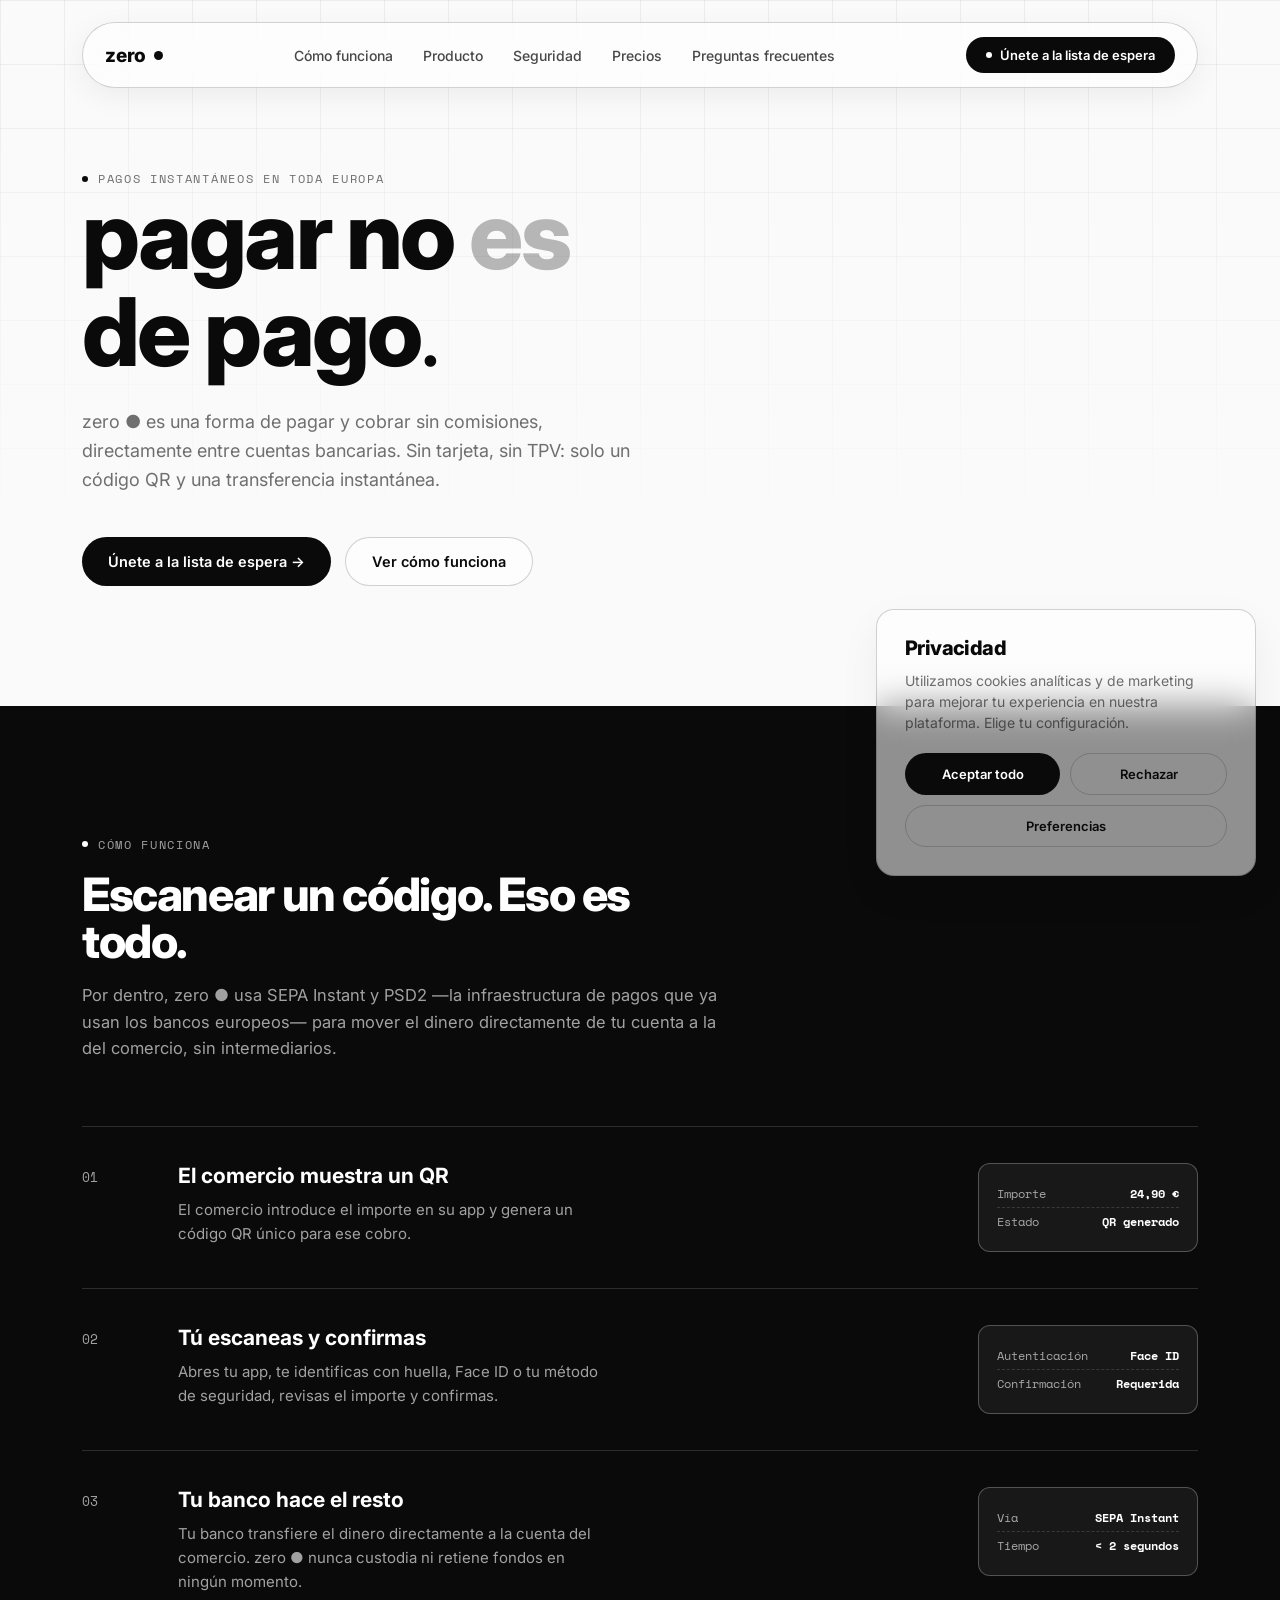
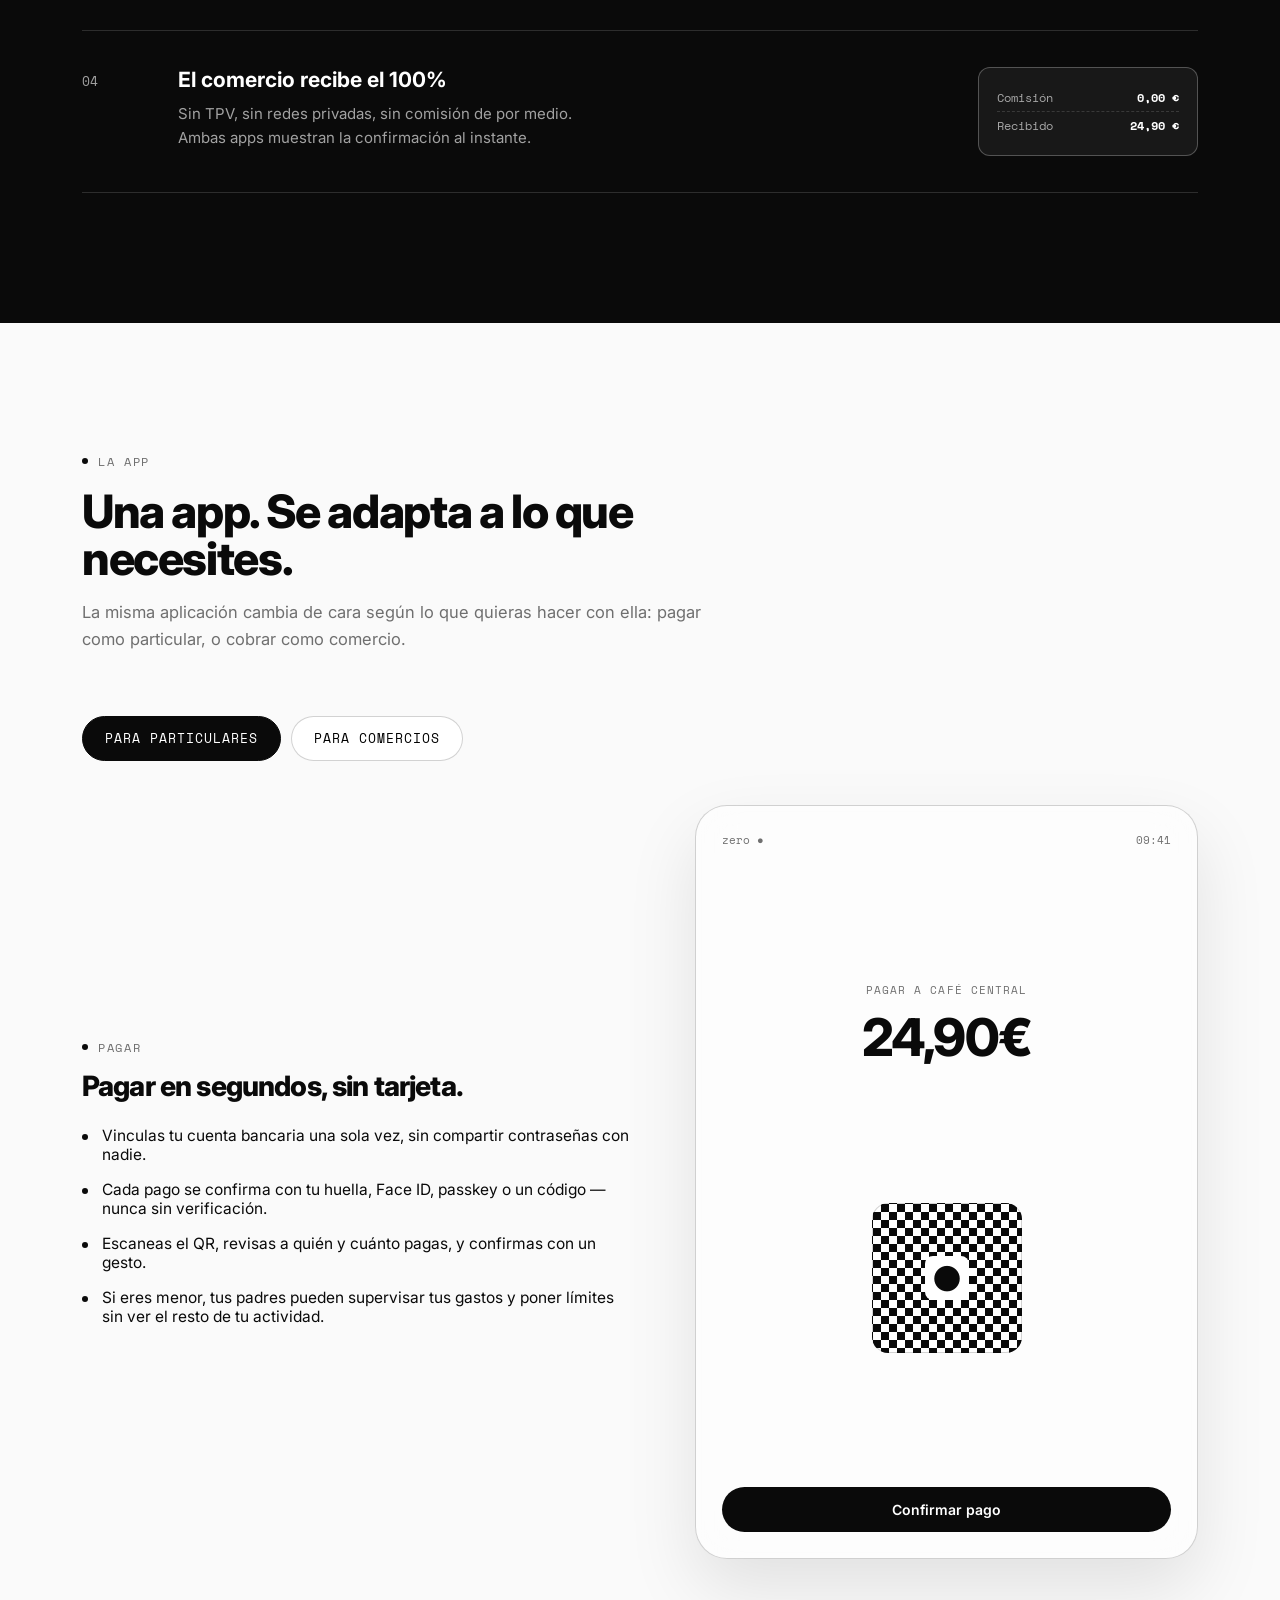
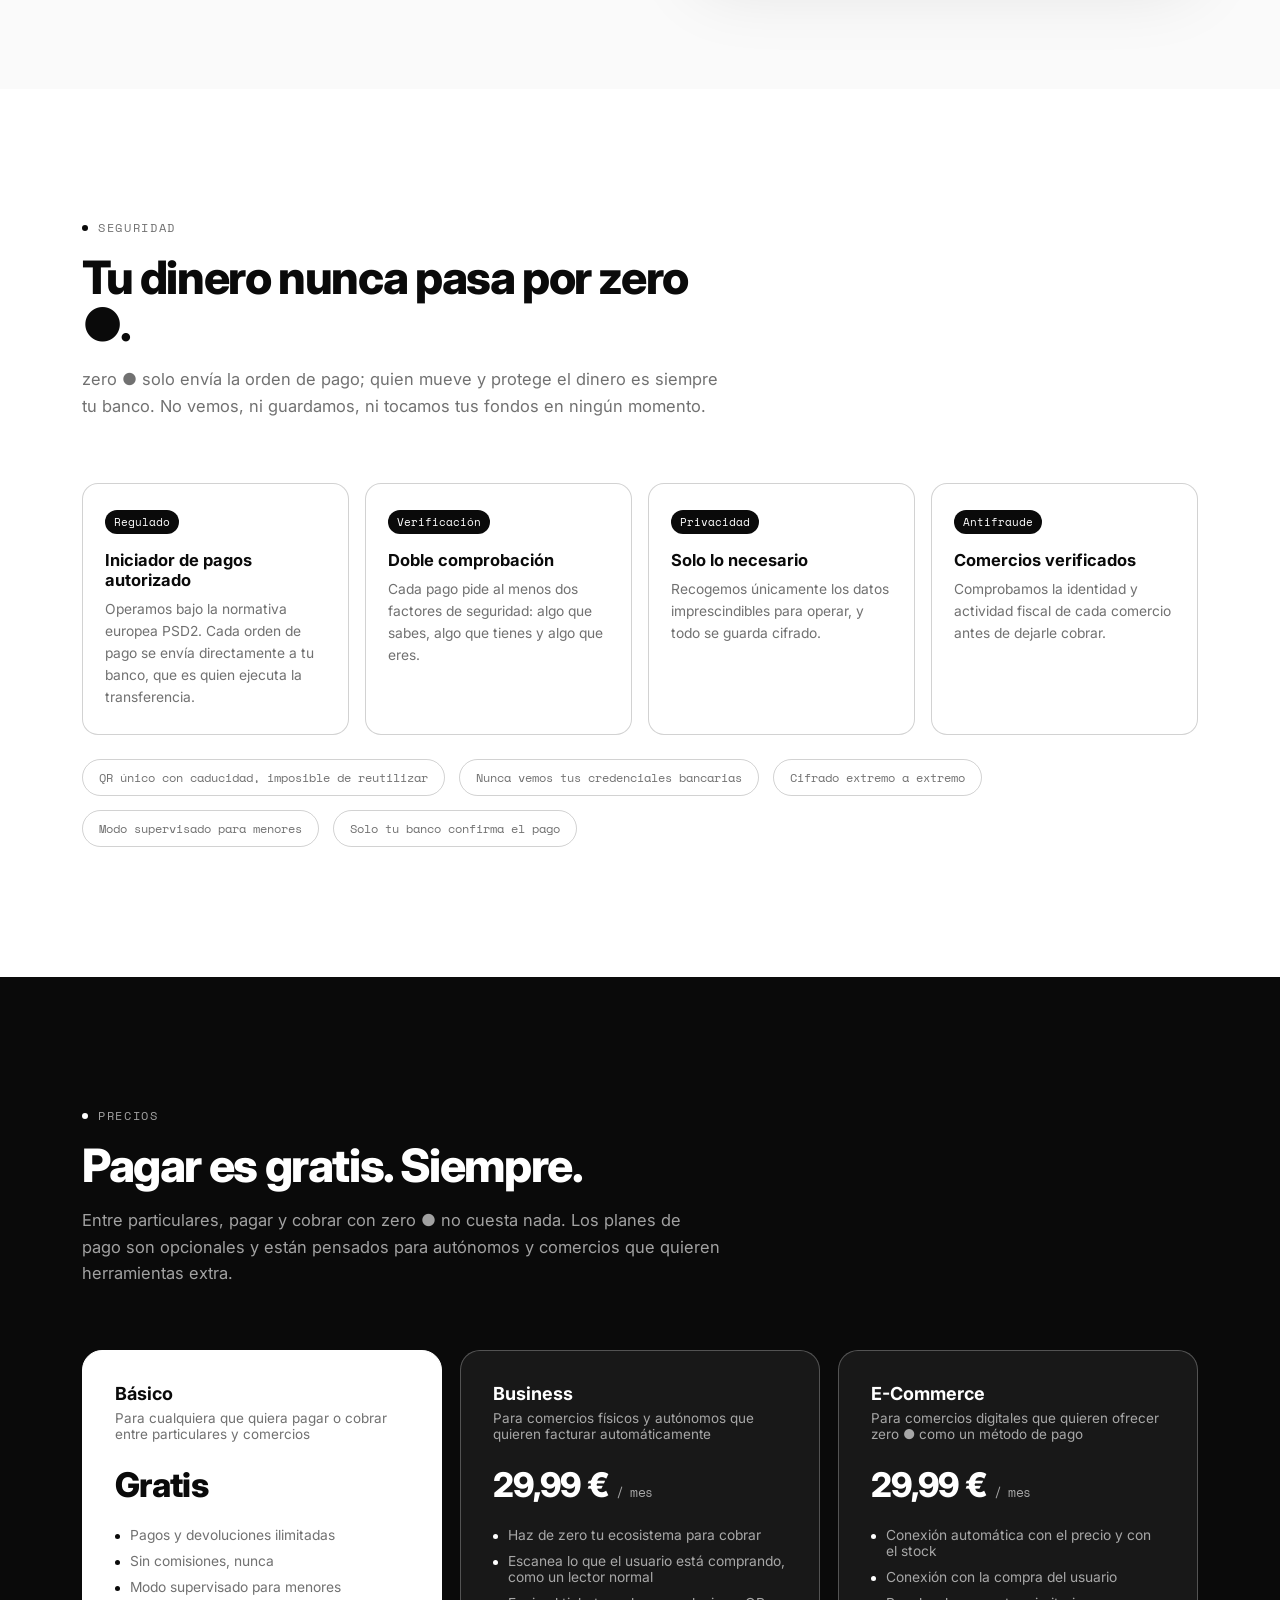
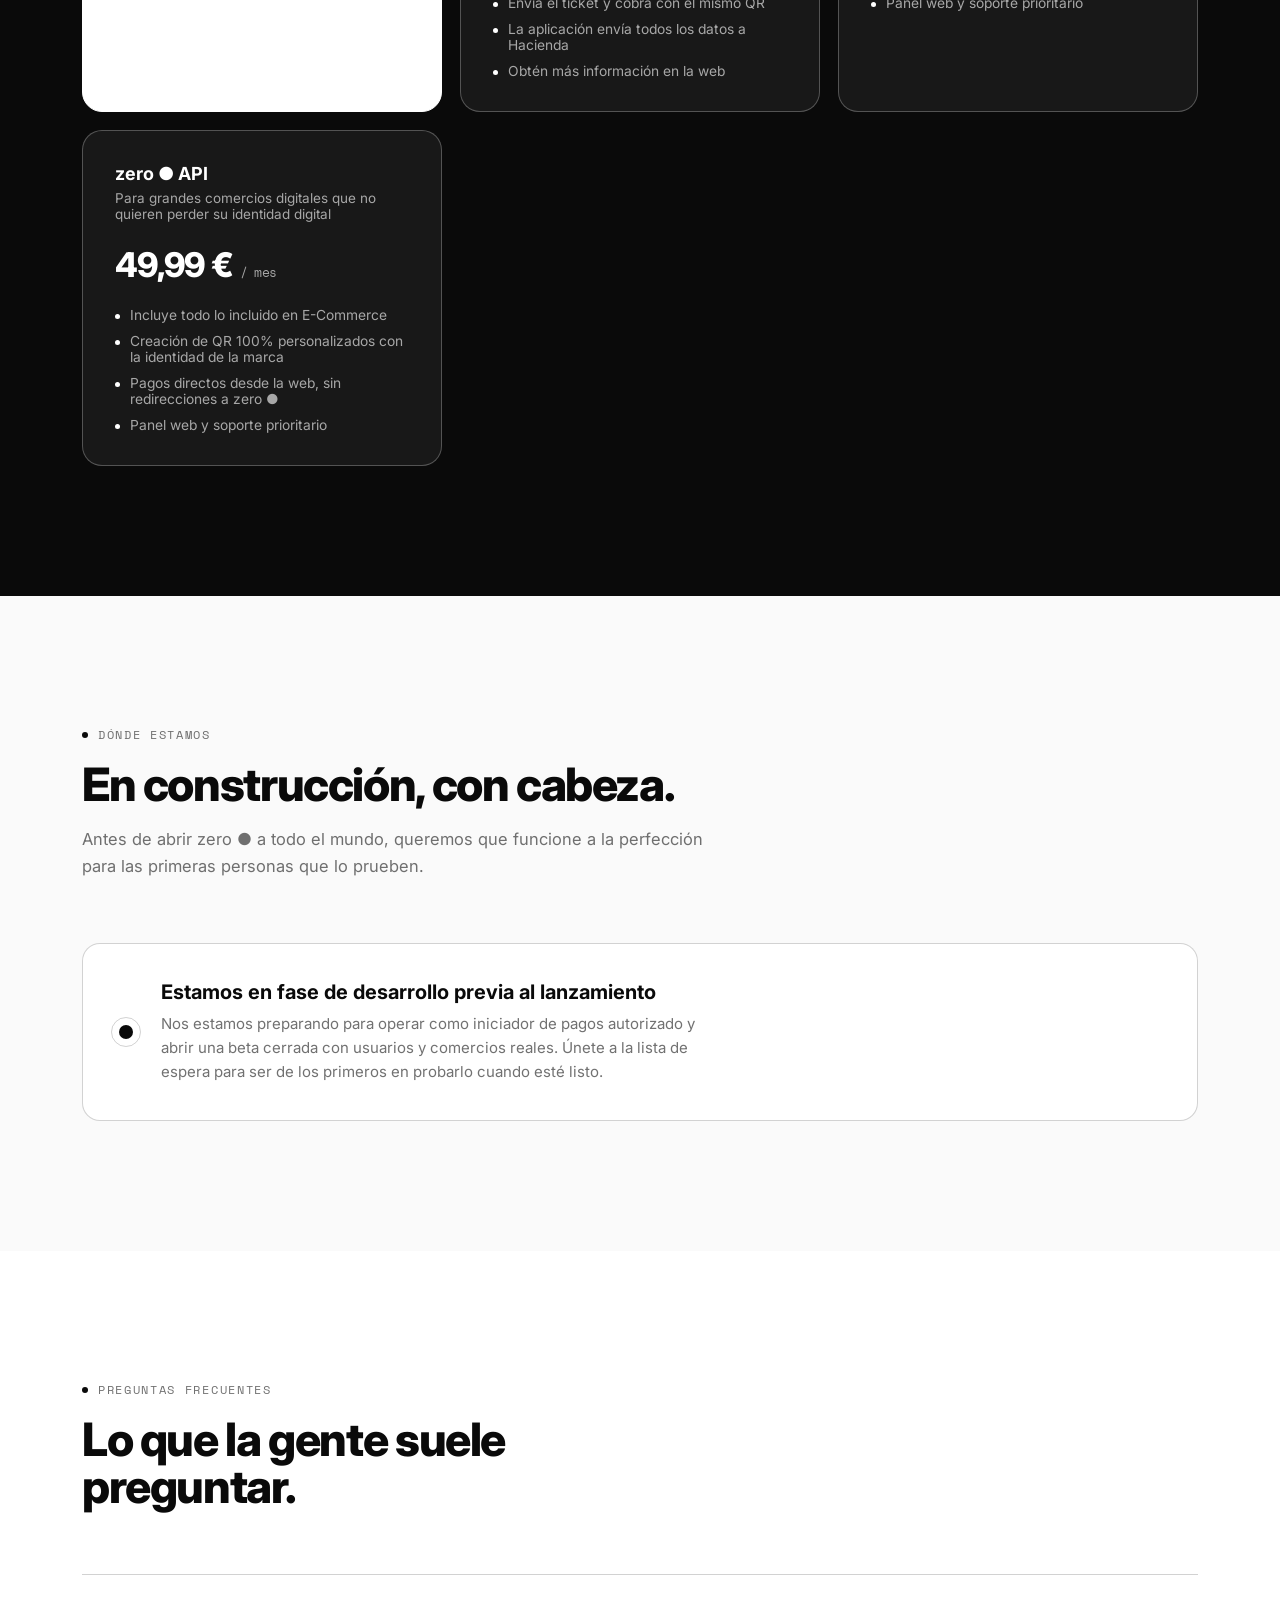
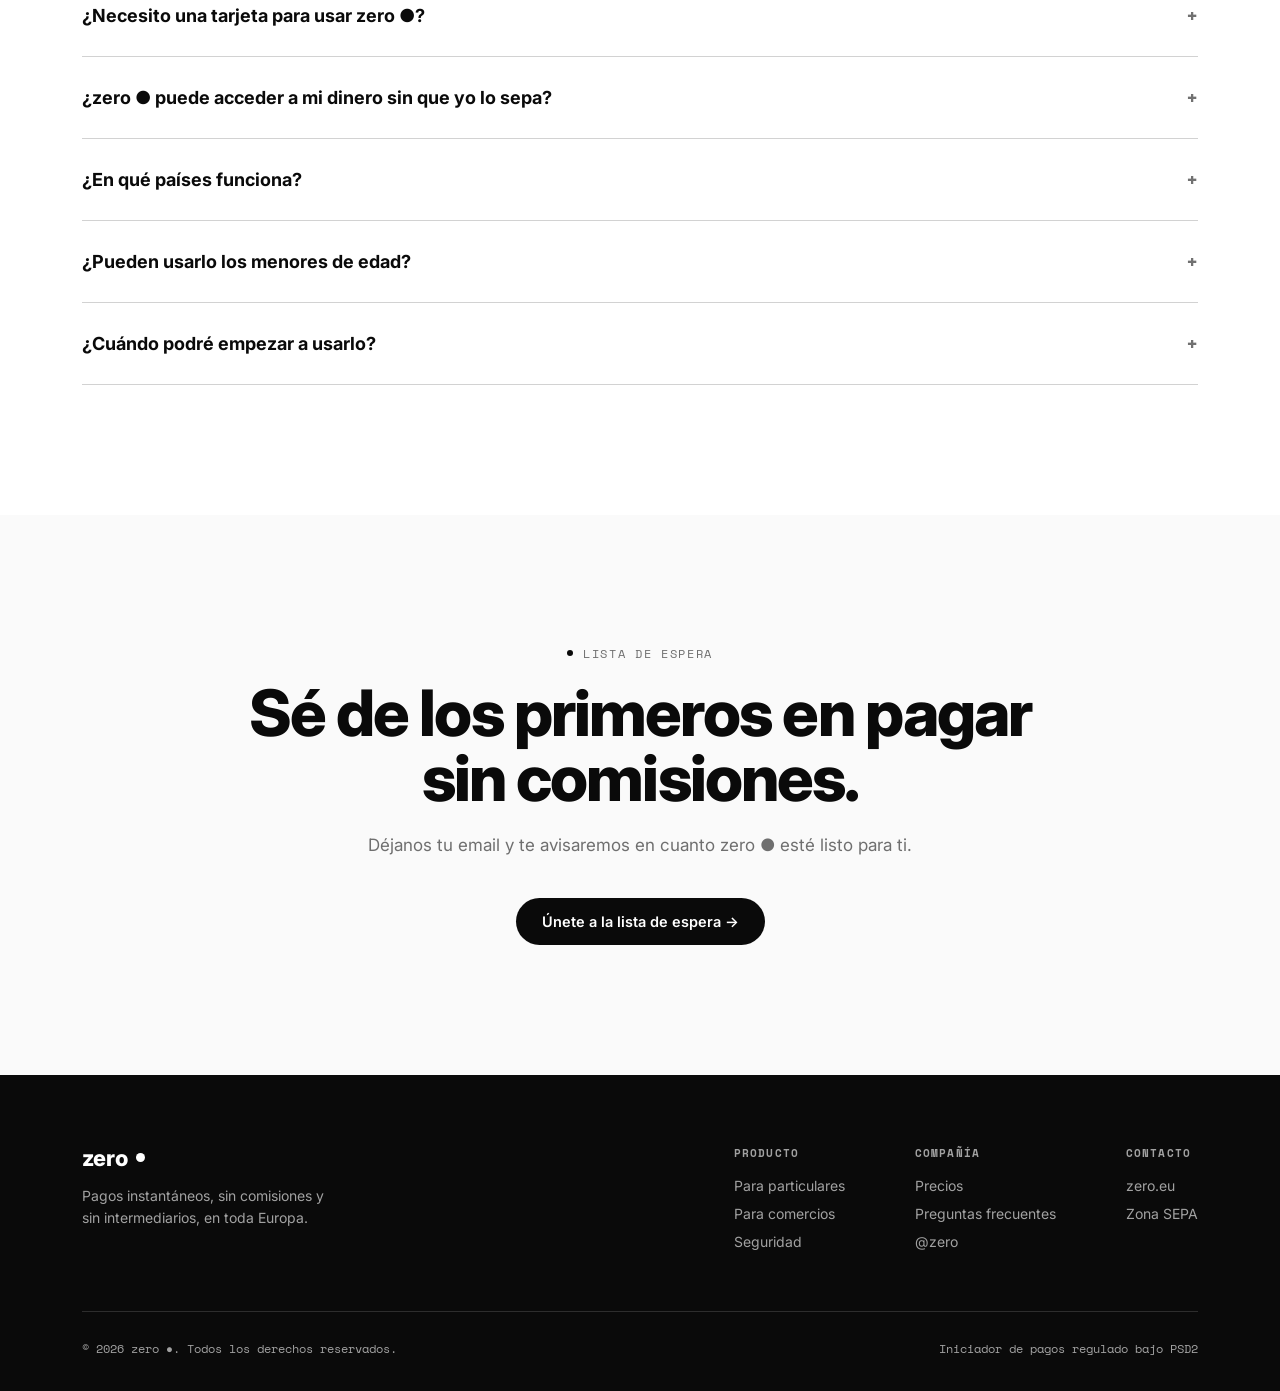
==== commit 26c4e7b5: "ss" ====
--- a/index.html
+++ b/index.html
@@ -1339,6 +1339,8 @@
                 <a href="#acceso" class="btn-primary">Únete a la lista de espera →</a>
                 <a href="#como-funciona" class="btn-ghost">Ver cómo funciona</a>
             </div>
+        </div>
+    </section>
 
     <!-- ============ CÓMO FUNCIONA ============ -->
     <section class="dark" id="como-funciona">
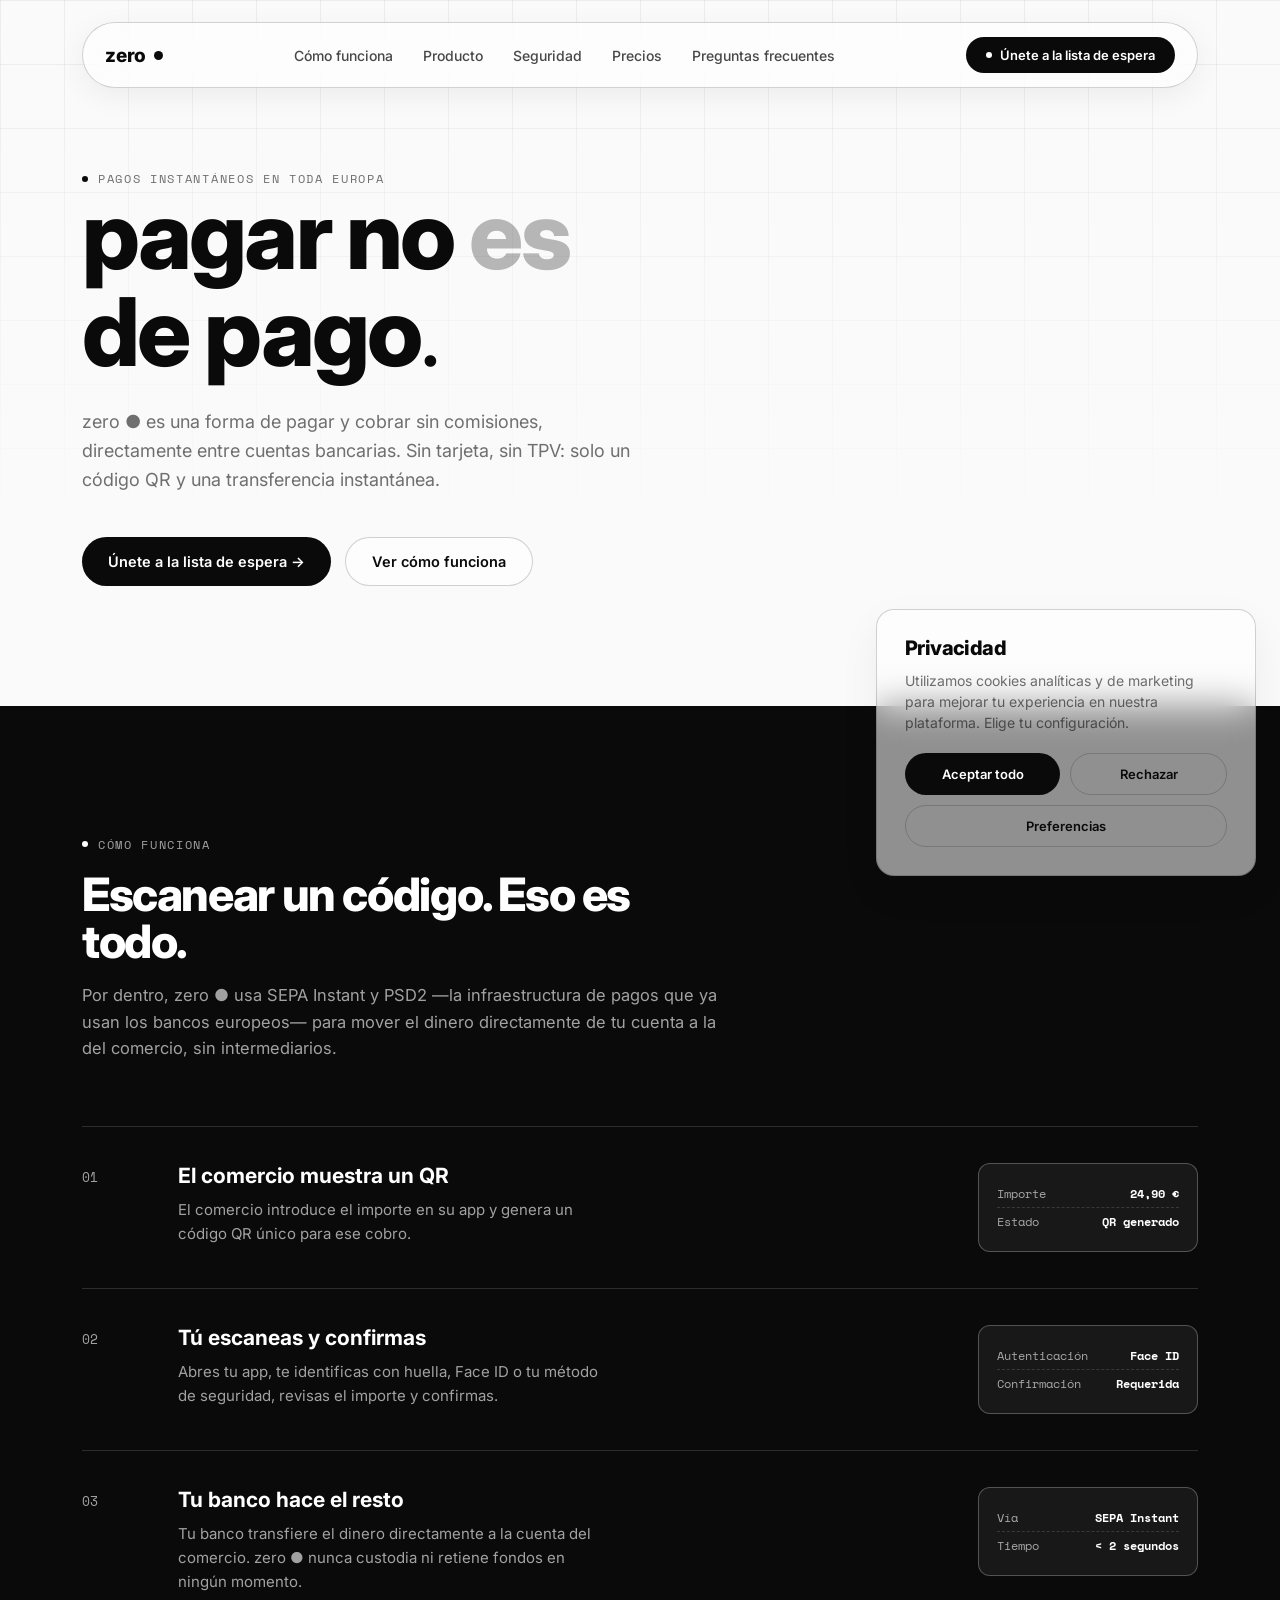
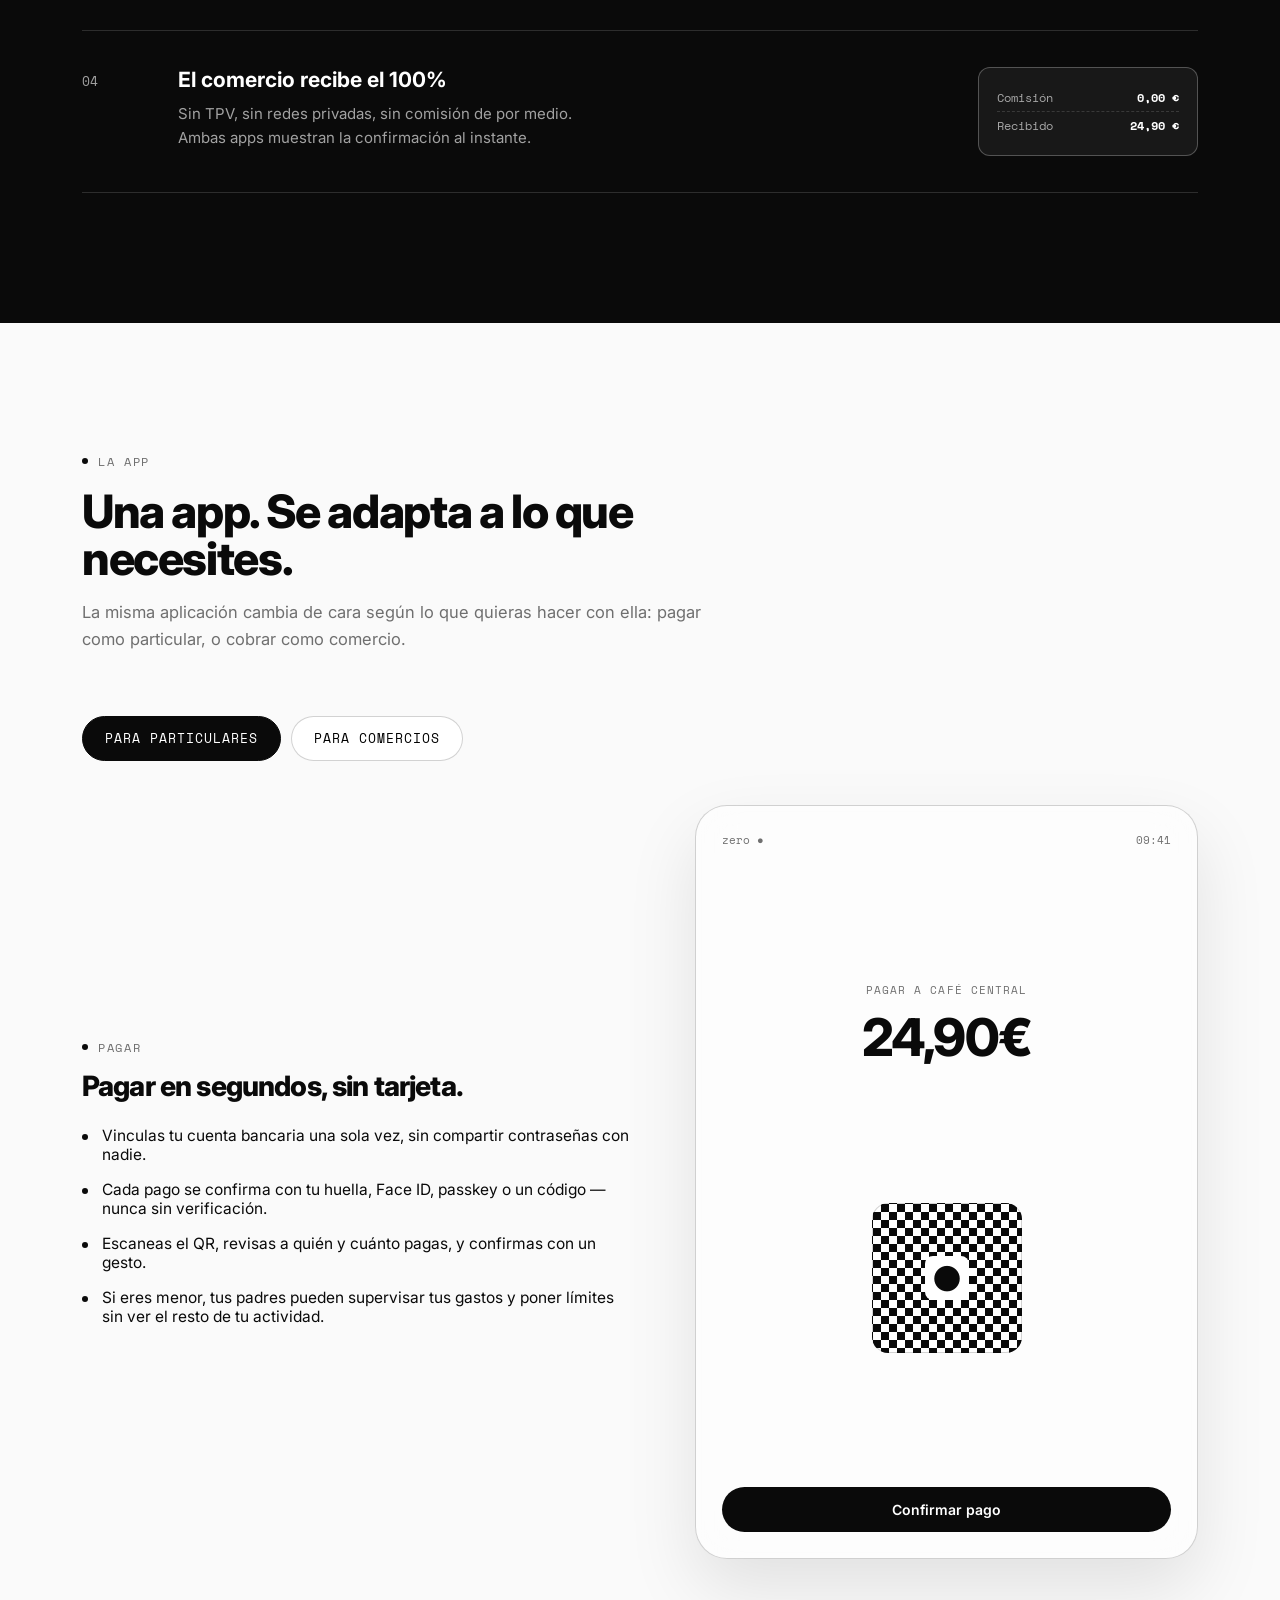
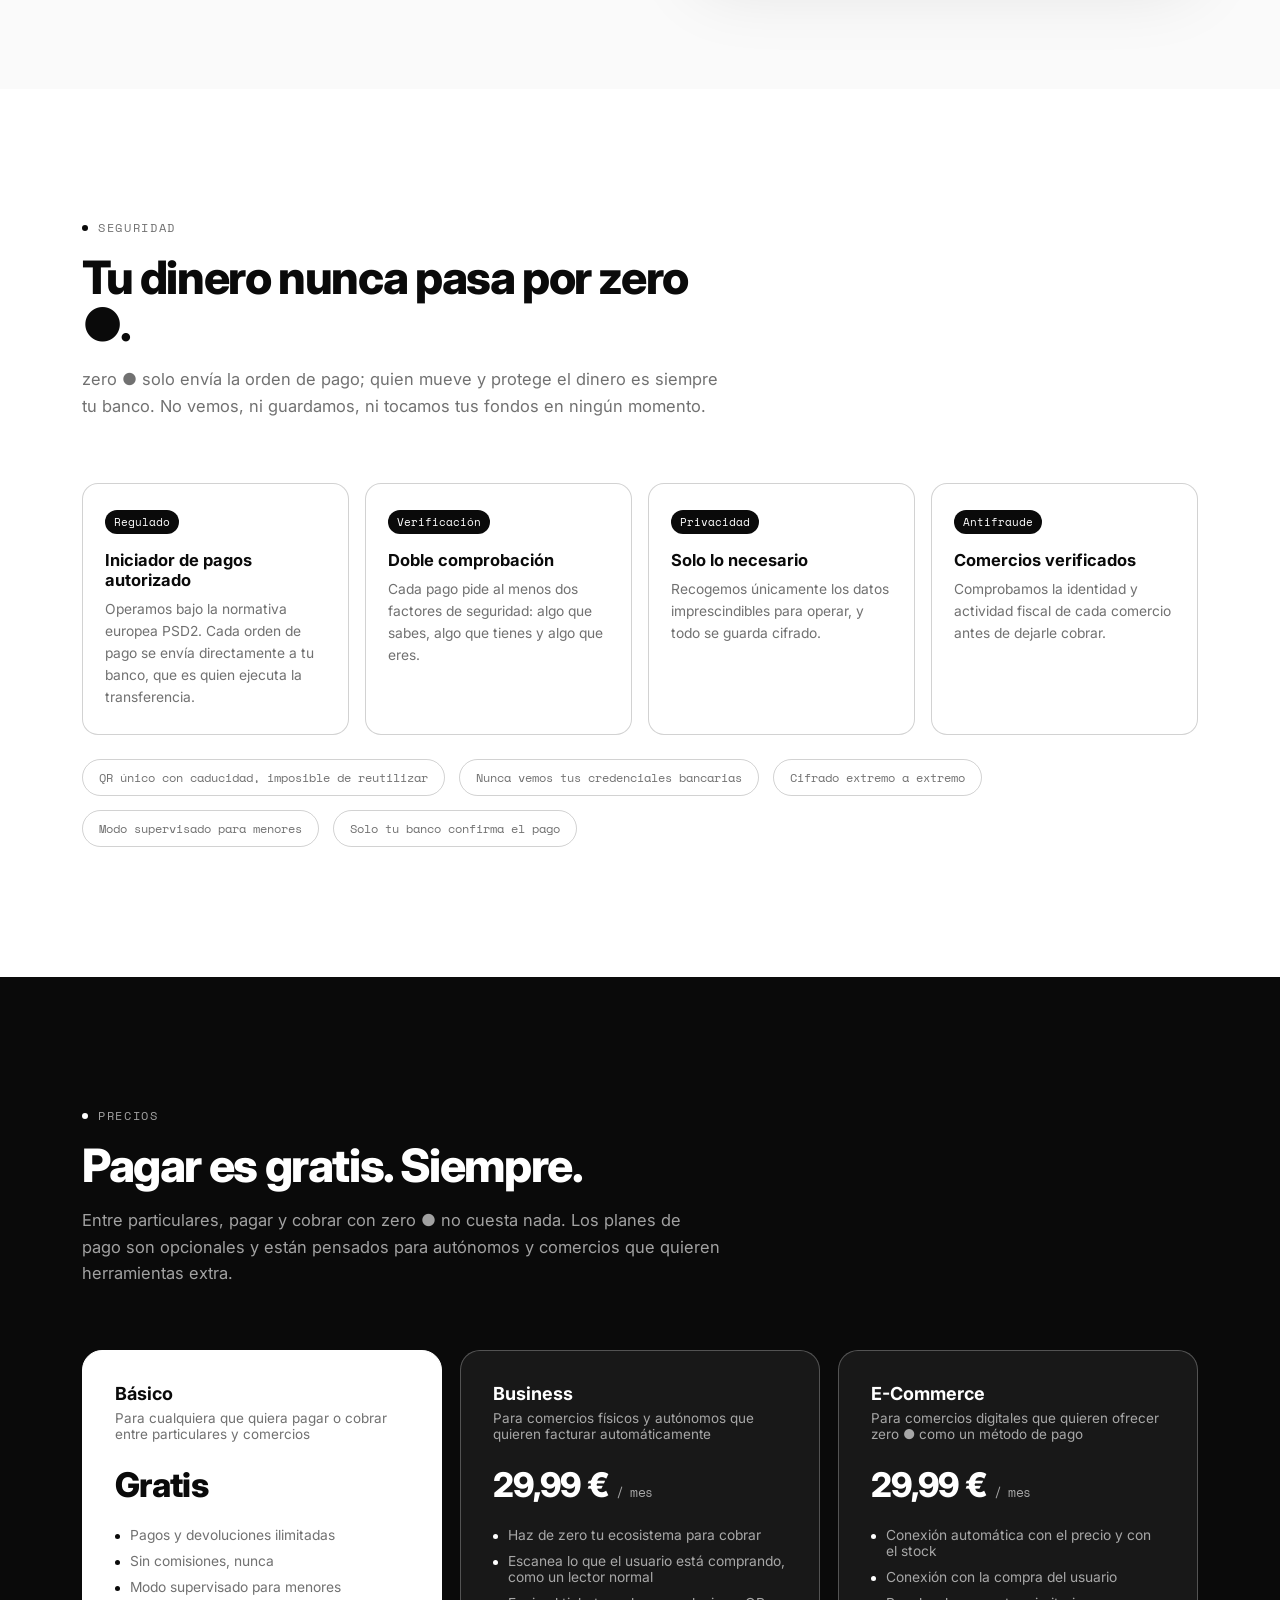
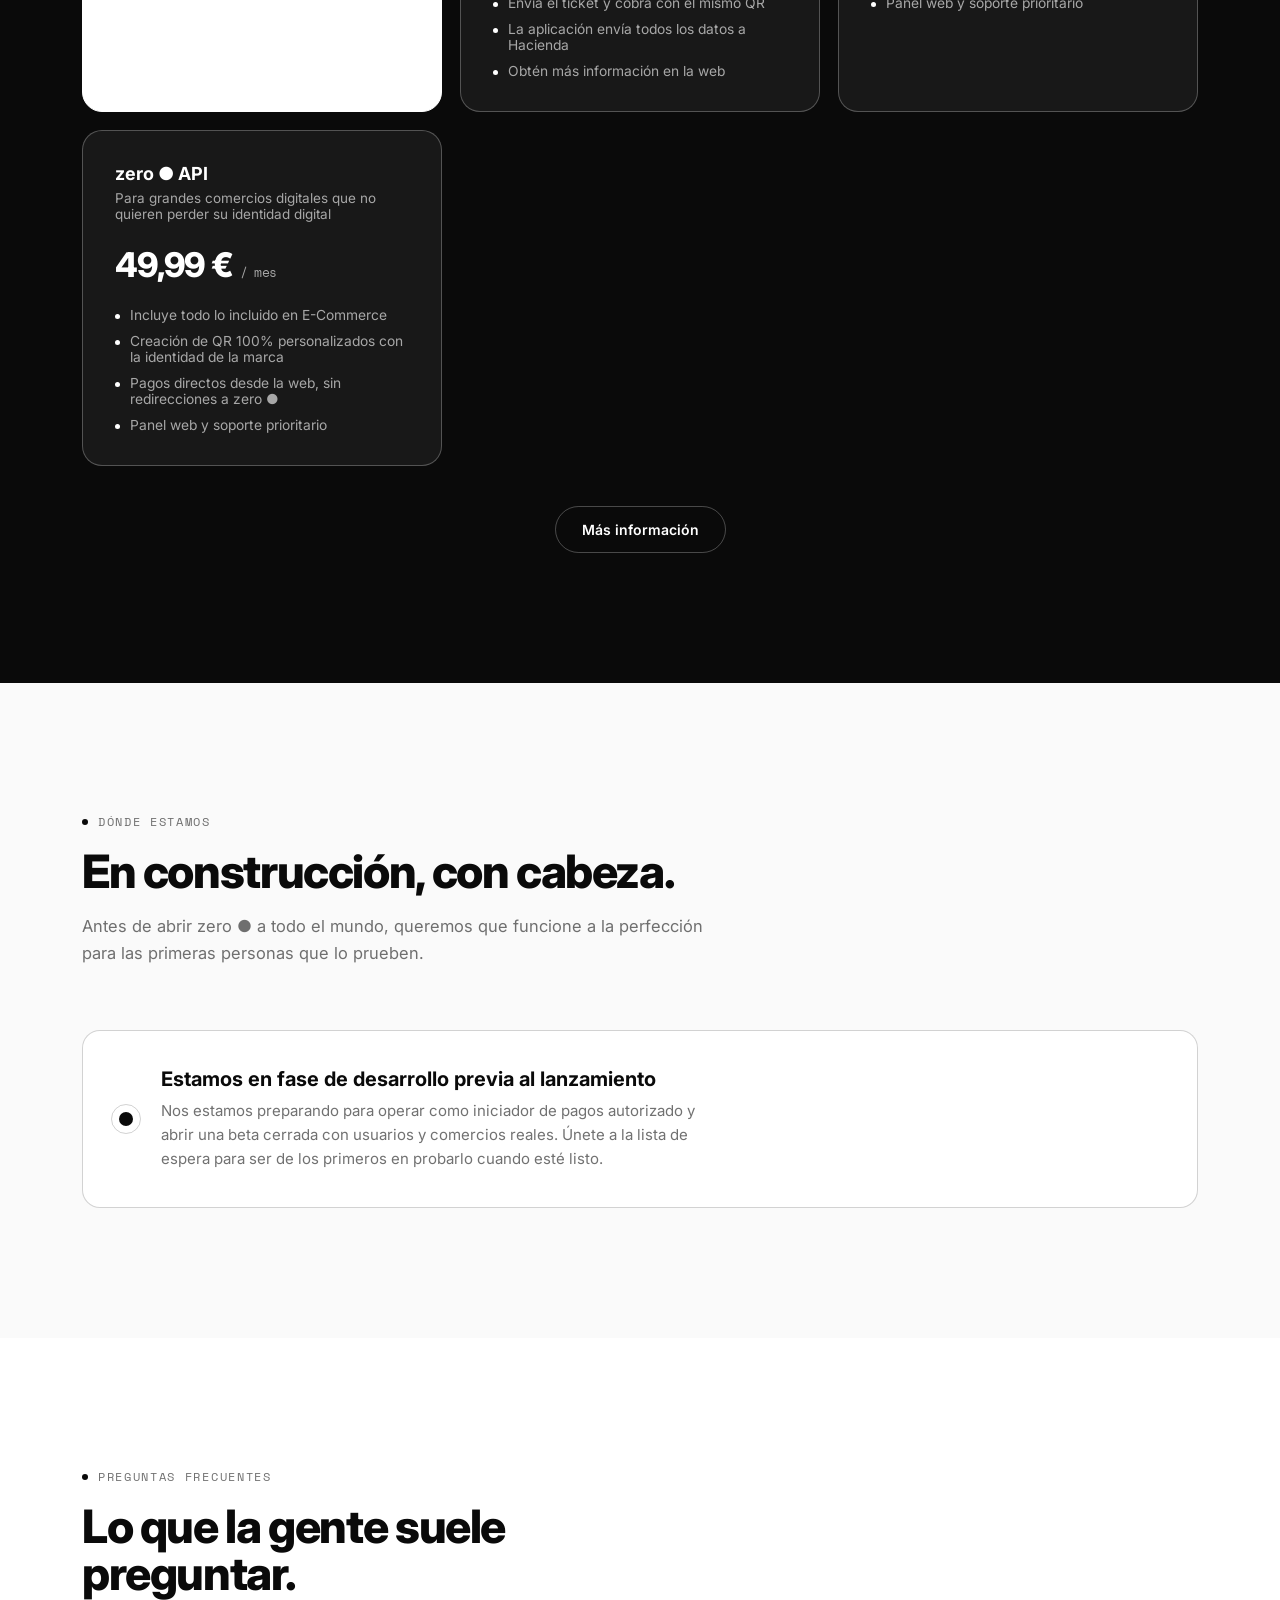
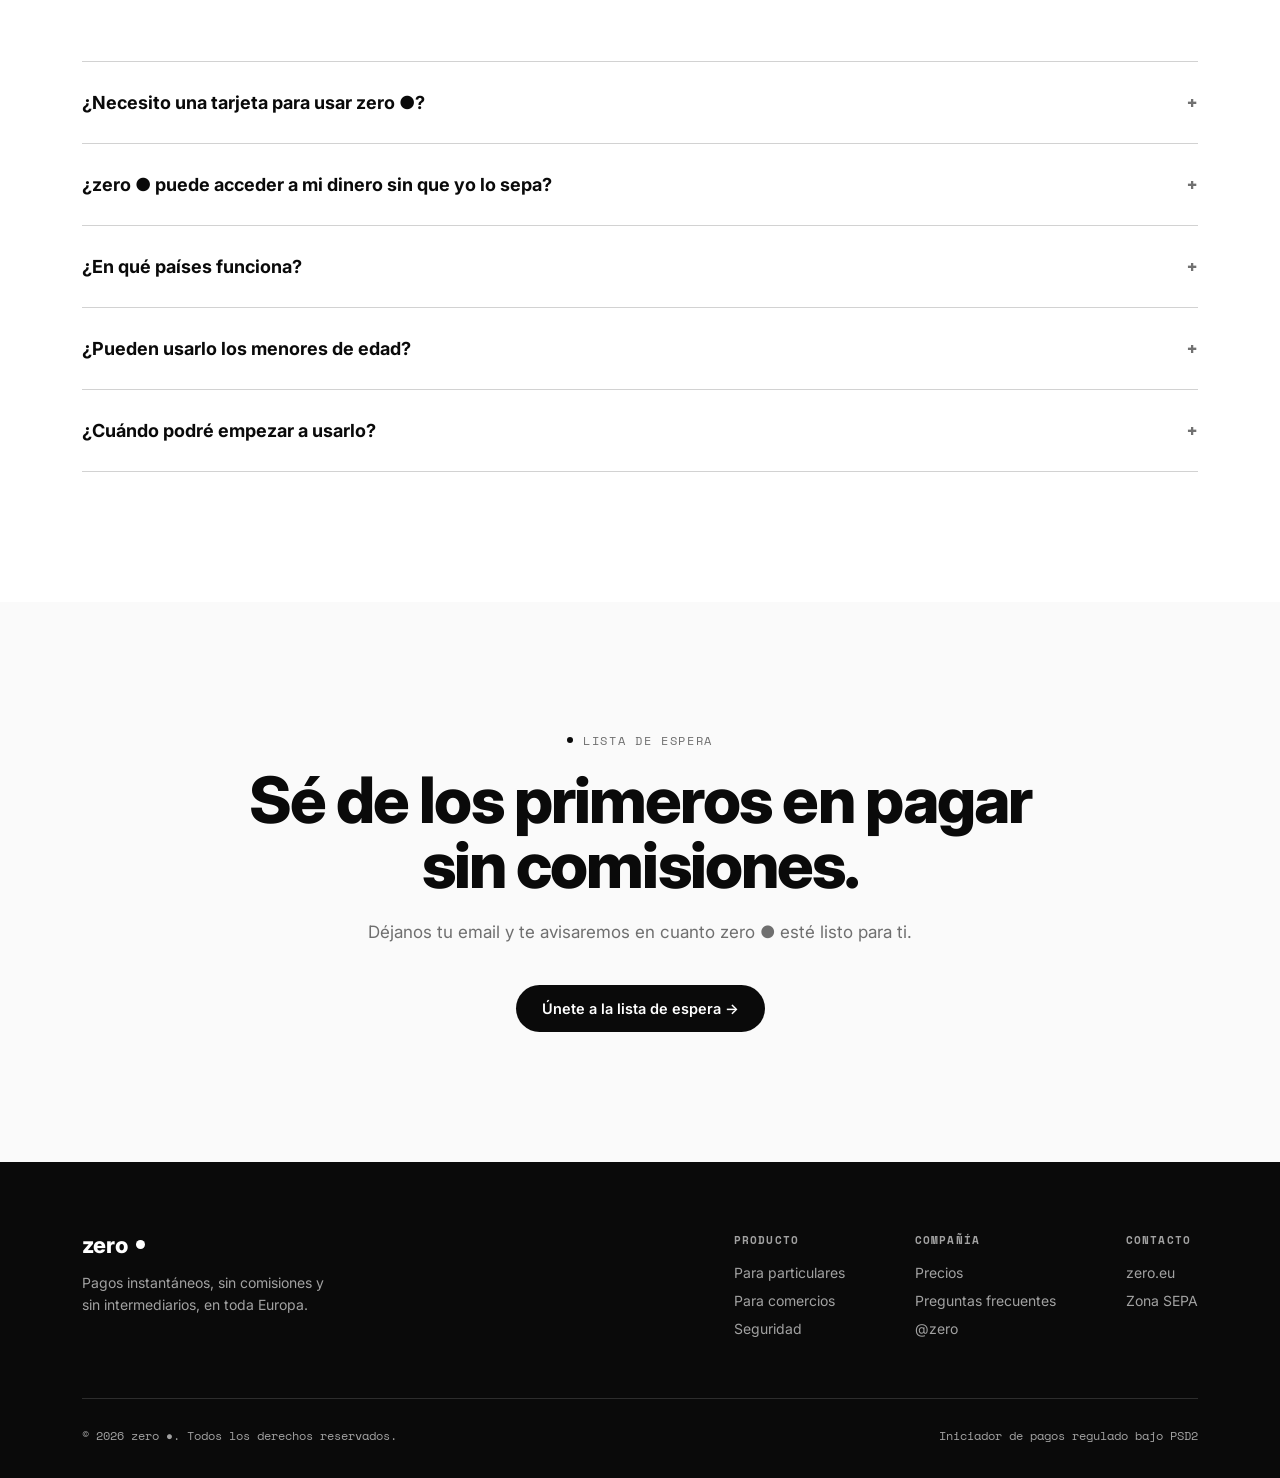
==== commit 79c45685: "boton mas info" ====
--- a/index.html
+++ b/index.html
@@ -1563,6 +1563,23 @@
                     </ul>
                 </div>
             </div>
+            <div style="display:flex; justify-content:center; margin-top:40px;">
+                <a href="pricing" style="
+           display:inline-flex;
+           align-items:center;
+           justify-content:center;
+           padding:14px 26px;
+           border:1px solid var(--line-dark-strong);
+           border-radius:100px;
+           color:var(--white);
+           font-size:14px;
+           font-weight:600;
+           text-decoration:none;
+           transition:all .2s ease;
+       " onmouseover="this.style.background='var(--white)'; this.style.color='var(--black)';" onmouseout="this.style.background='transparent'; this.style.color='var(--white)';">
+                    Más información
+                </a>
+            </div>
         </div>
     </section>
 
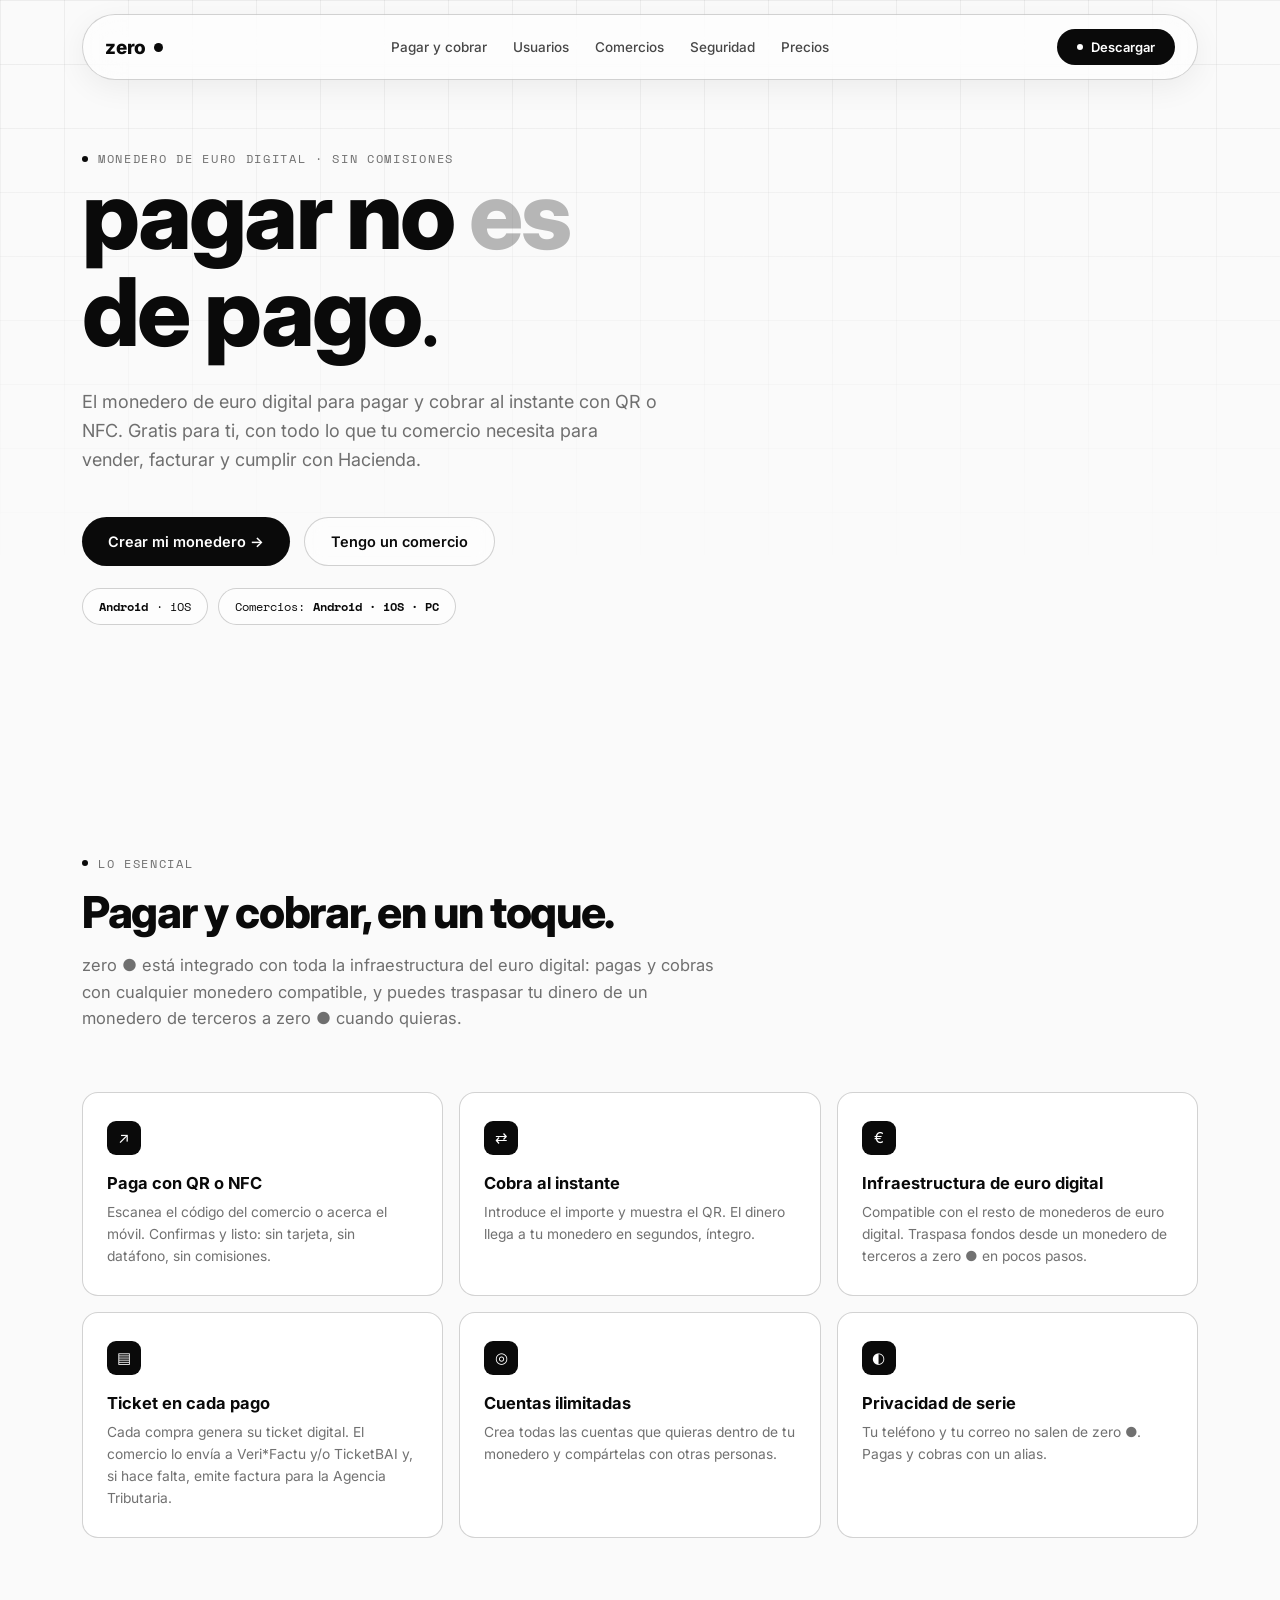
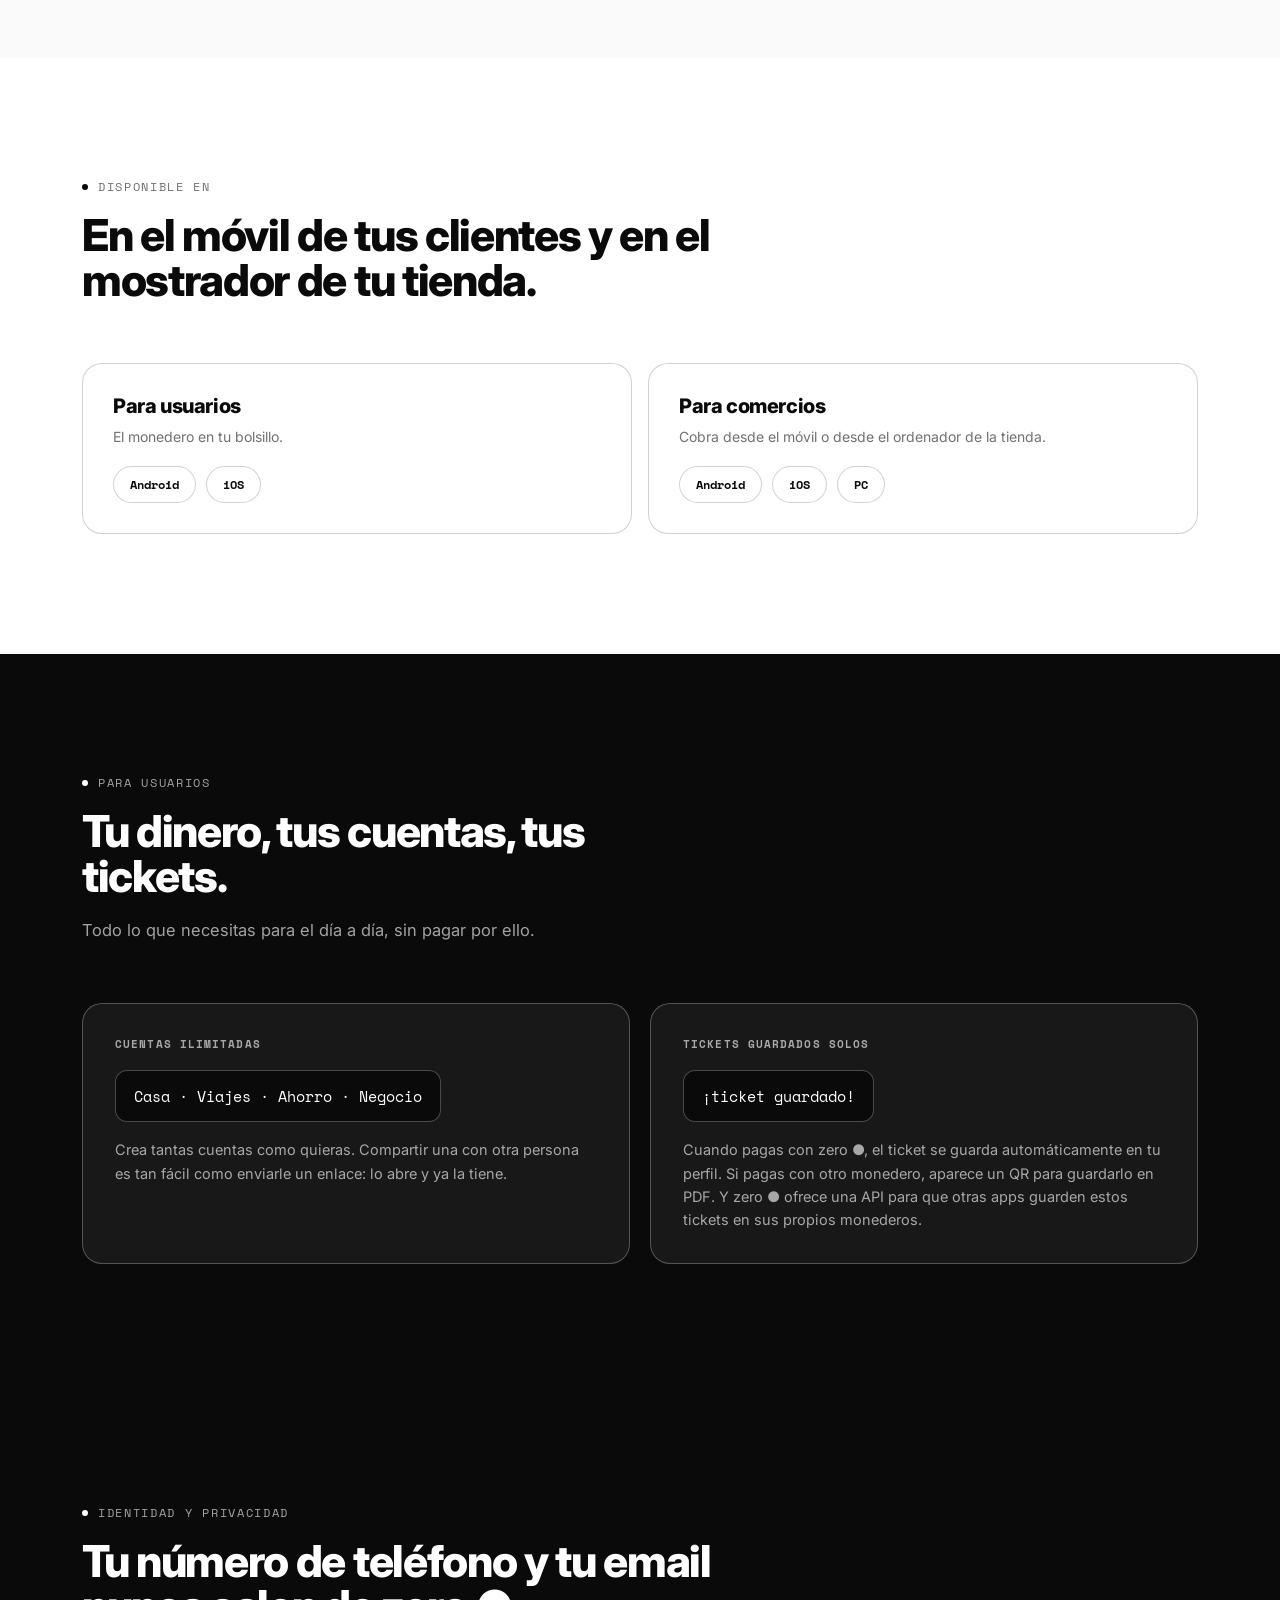
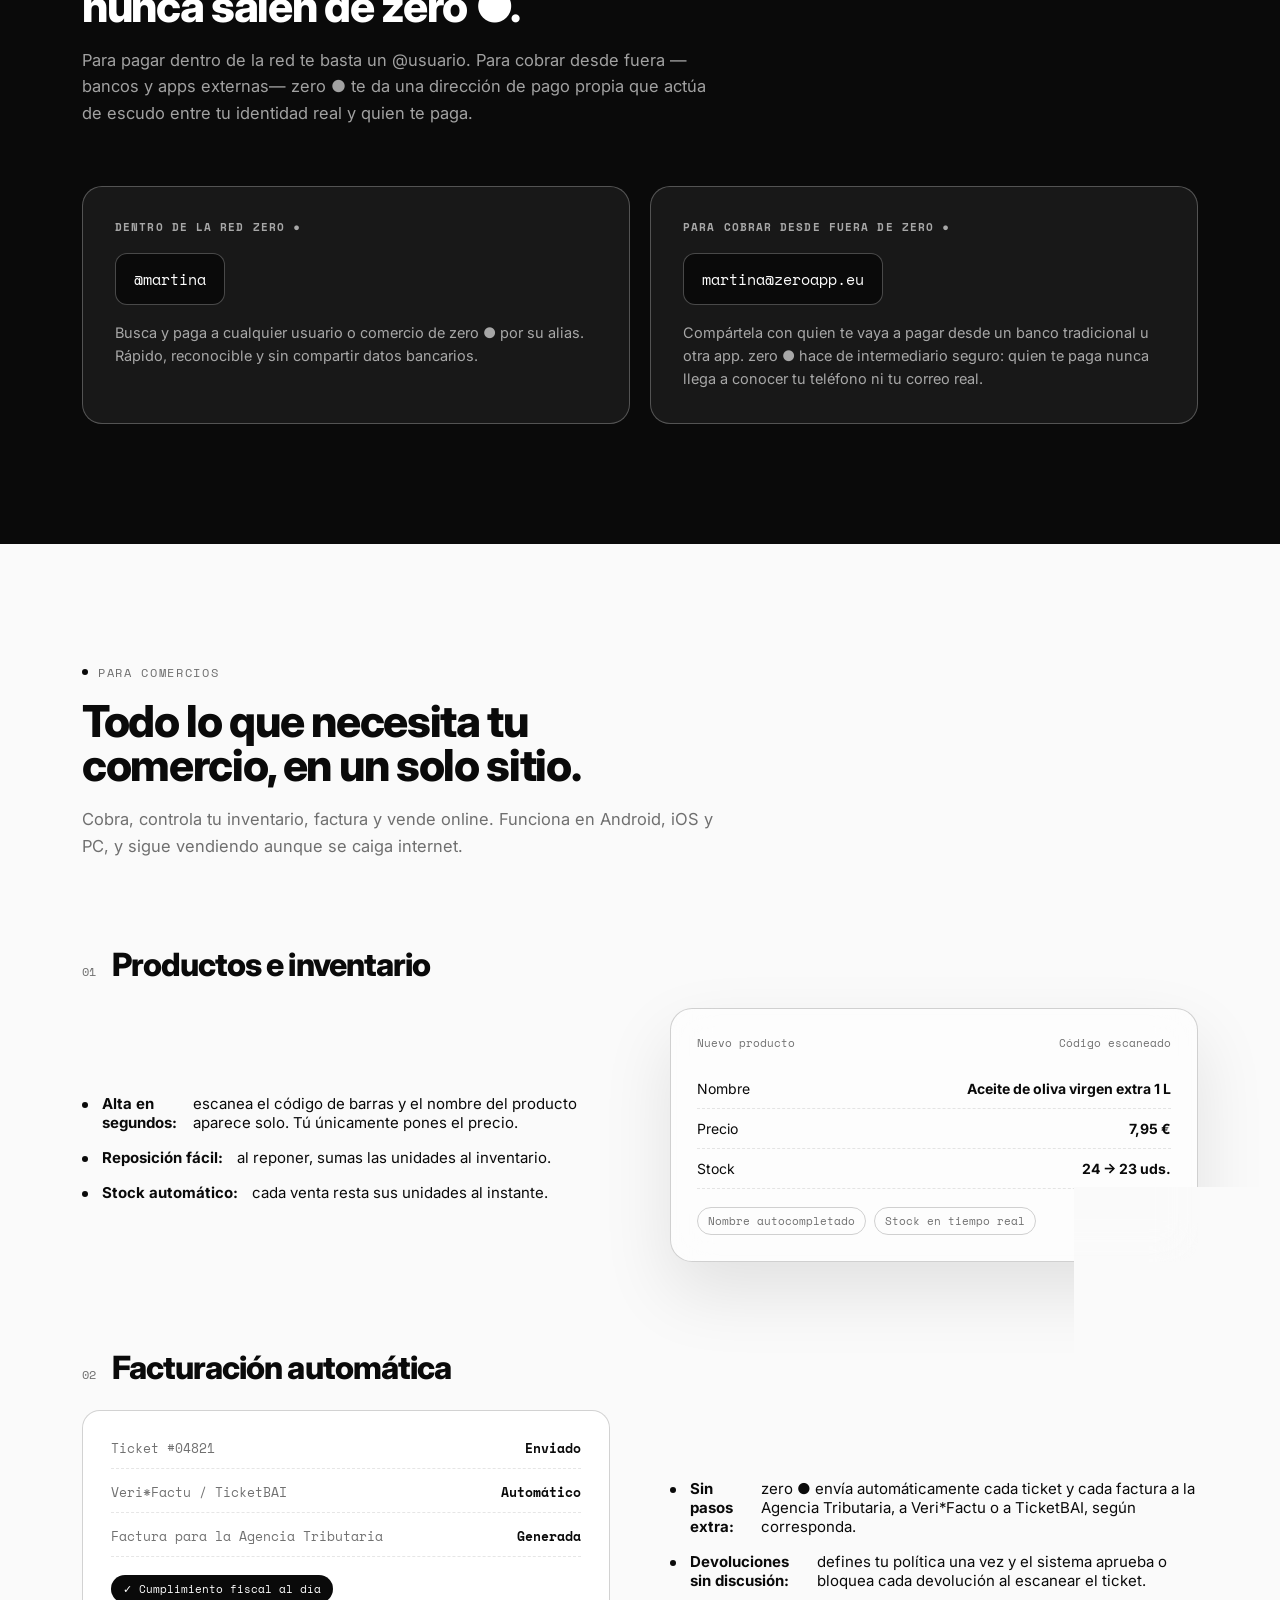
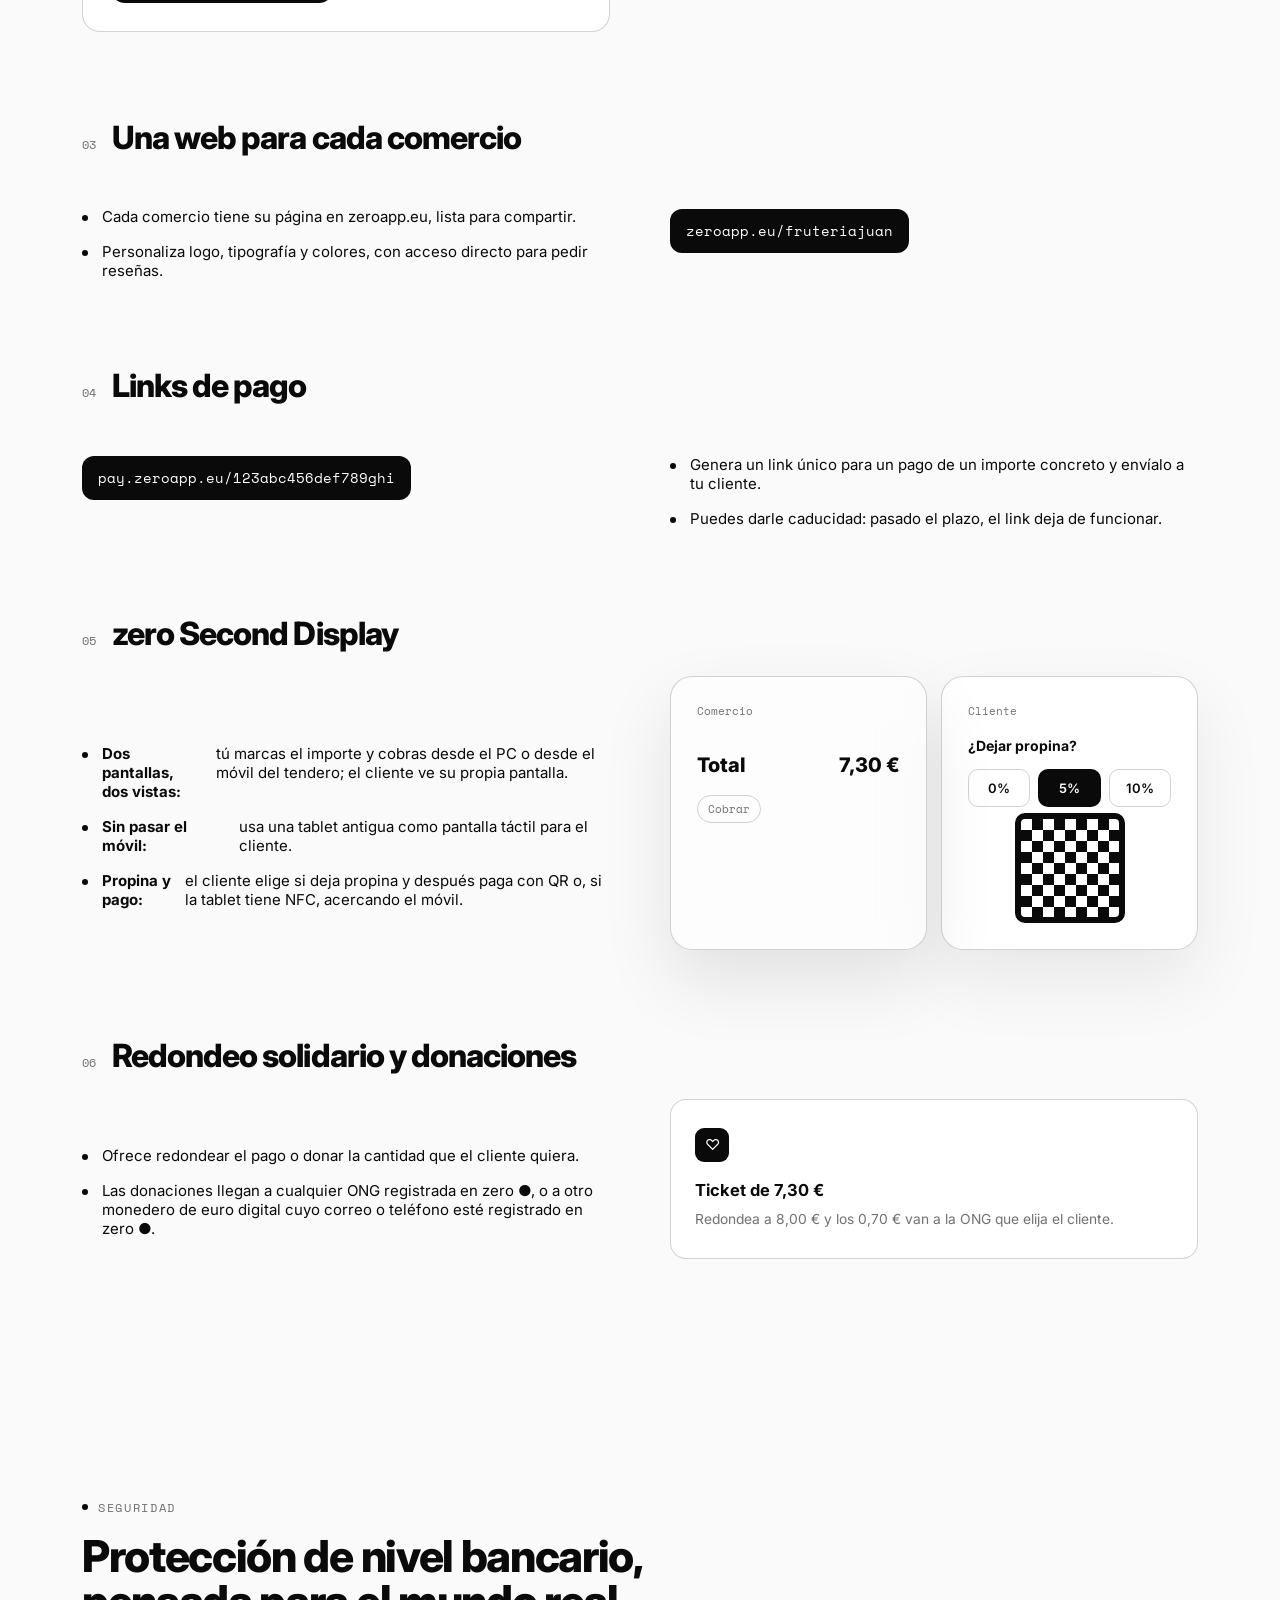
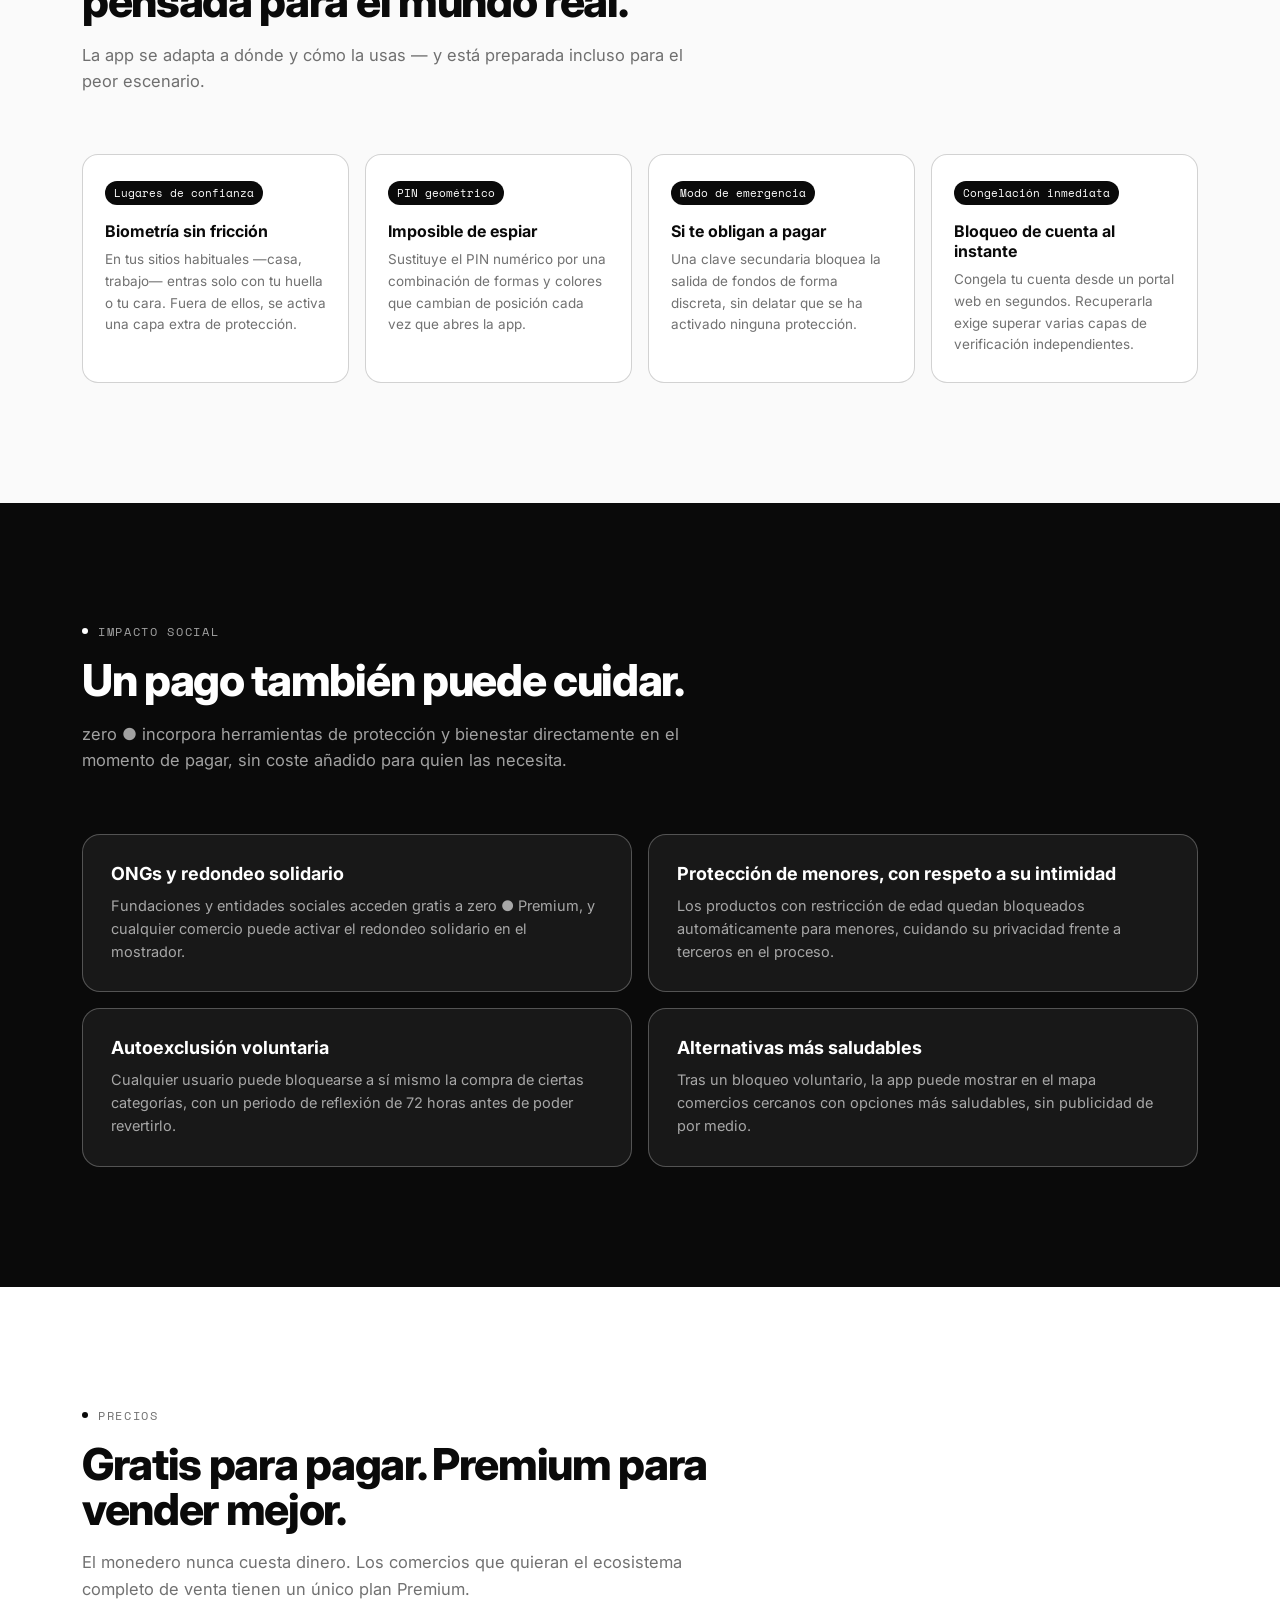
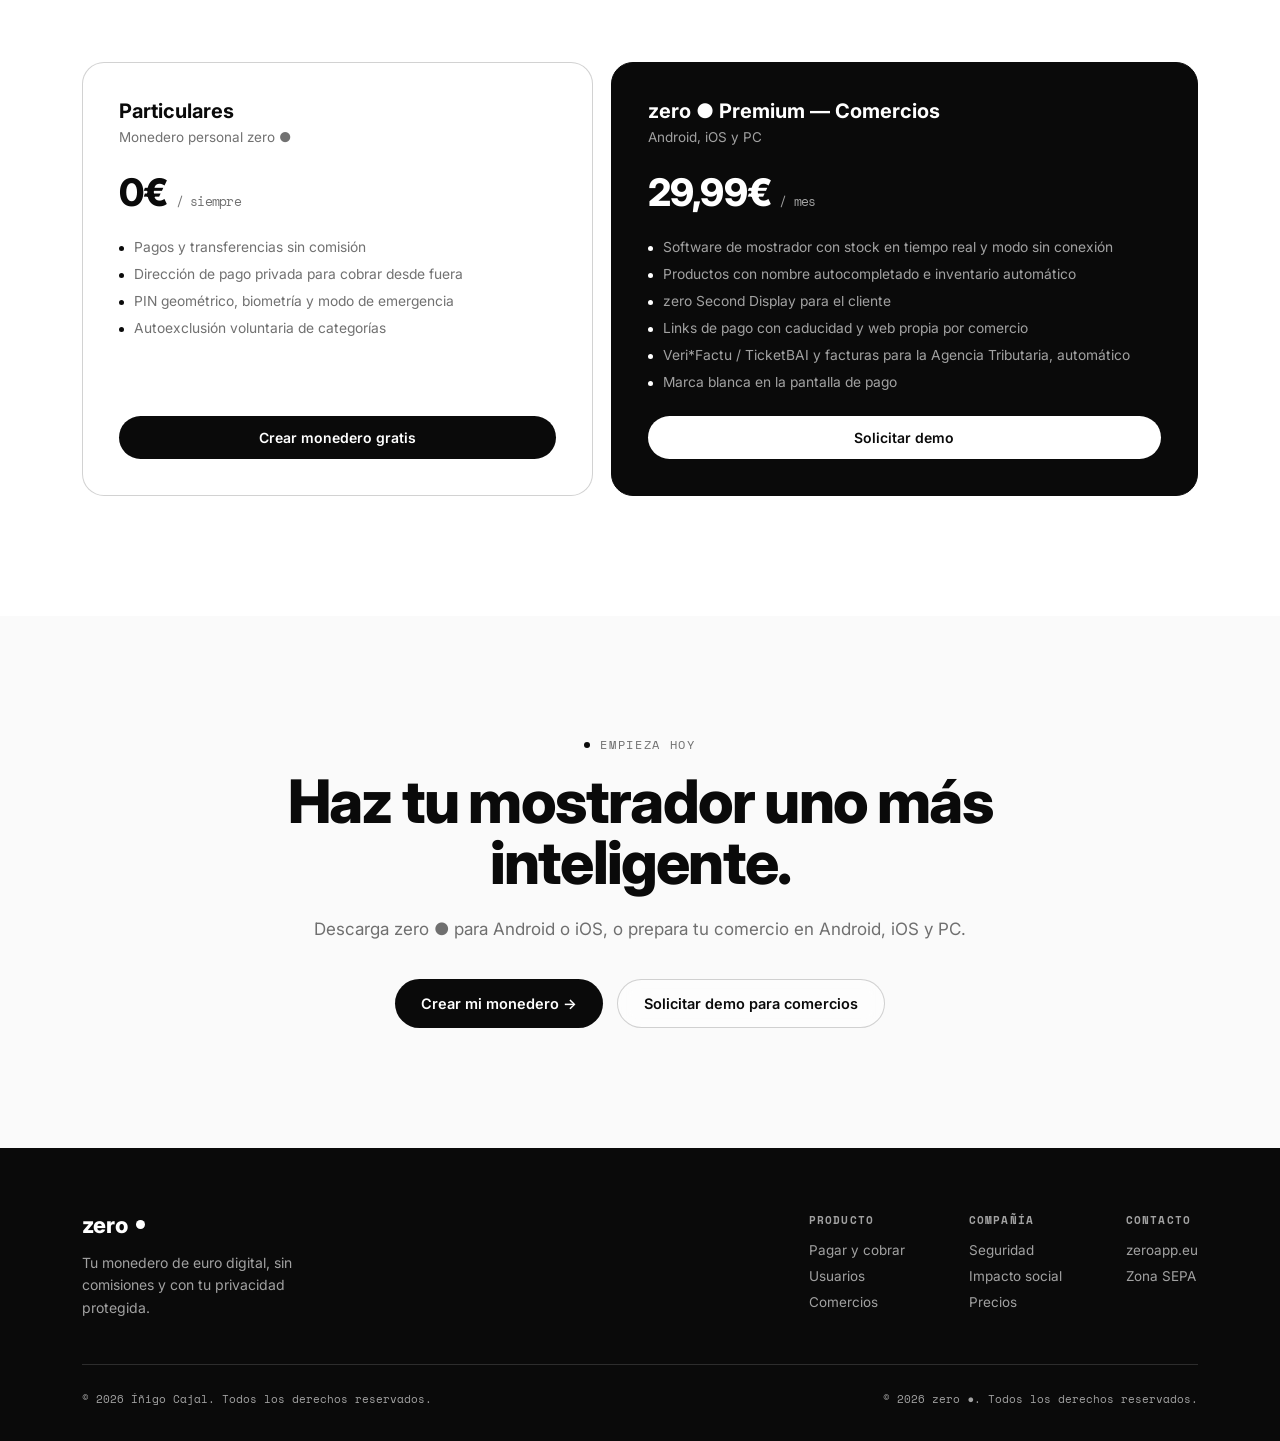
==== commit f7011c9a: "nuevo index" ====
--- a/index.html
+++ b/index.html
@@ -4,7 +4,8 @@
 <head>
     <meta charset="UTF-8">
     <meta name="viewport" content="width=device-width, initial-scale=1.0">
-    <title>zero ● — pagar no es de pago</title>
+    <title>zero ● — tu monedero de euro digital</title>
+    <meta name="robots" content="noindex, nofollow">
     <link rel="preconnect" href="https://fonts.googleapis.com">
     <link rel="preconnect" href="https://fonts.gstatic.com" crossorigin>
     <link href="https://fonts.googleapis.com/css2?family=Inter:wght@400;500;600;700;800;900&family=Space+Mono:wght@400;700&display=swap" rel="stylesheet">
@@ -104,10 +105,25 @@
             line-height: 1.6;
         }
 
-        /* ---------- NAV ---------- */
+        .confbar {
+            position: fixed;
+            top: 0;
+            left: 0;
+            right: 0;
+            z-index: 200;
+            background: var(--black);
+            color: var(--white);
+            font-family: var(--ff-mono);
+            font-size: 11px;
+            letter-spacing: 0.12em;
+            text-transform: uppercase;
+            text-align: center;
+            padding: 7px 12px;
+        }
+
         header {
             position: fixed;
-            top: 22px;
+            top: 30px;
             left: 0;
             right: 0;
             z-index: 190;
@@ -150,8 +166,8 @@
 
         .navlinks {
             display: flex;
-            gap: 30px;
-            font-size: 14px;
+            gap: 26px;
+            font-size: 13.5px;
             font-weight: 500;
         }
 
@@ -189,9 +205,8 @@
             box-shadow: 0 6px 18px rgba(10, 10, 10, 0.25);
         }
 
-        /* ---------- HERO ---------- */
         .hero {
-            padding: 170px 0 120px;
+            padding: 190px 0 110px;
             position: relative;
         }
 
@@ -211,10 +226,6 @@
             z-index: 2;
         }
 
-        .hero-eyebrow {
-            margin-bottom: 28px;
-        }
-
         .hero h1 {
             font-size: clamp(46px, 7.4vw, 96px);
             max-width: 920px;
@@ -226,7 +237,7 @@
 
         .hero-sub {
             margin-top: 28px;
-            max-width: 560px;
+            max-width: 580px;
             font-size: 18px;
             color: var(--muted);
         }
@@ -264,7 +275,7 @@
             font-size: 14.5px;
             background: var(--glass-l);
             backdrop-filter: blur(10px);
-            transition: border-color .18s ease, background .18s ease;
+            transition: border-color .18s ease;
         }
 
         .btn-ghost:hover {
@@ -272,7 +283,7 @@
         }
 
         .transfer-card {
-            margin-top: 88px;
+            margin-top: 82px;
             border: 1px solid var(--line-strong);
             border-radius: 28px;
             background: var(--glass-l);
@@ -367,14 +378,14 @@
         .hero-stats {
             display: grid;
             grid-template-columns: repeat(3, 1fr);
-            margin-top: 56px;
+            margin-top: 52px;
             border-top: 1px solid var(--line);
-            padding-top: 28px;
+            padding-top: 26px;
             gap: 24px;
         }
 
         .hero-stats .stat b {
-            font-size: 30px;
+            font-size: 28px;
             font-weight: 800;
             display: block;
             letter-spacing: -0.02em;
@@ -382,30 +393,33 @@
 
         .hero-stats .stat span {
             font-family: var(--ff-mono);
-            font-size: 11.5px;
+            font-size: 11px;
             color: var(--muted);
             text-transform: uppercase;
-            letter-spacing: 0.08em;
-        }
-
-        /* ---------- SECTION GENERIC ---------- */
+            letter-spacing: 0.07em;
+        }
+
         section {
-            padding: 130px 0;
+            padding: 120px 0;
             position: relative;
         }
 
         section.dark {
             background: var(--black);
             color: var(--white);
+        }
+
+        section.tint {
+            background: var(--white);
         }
 
         .section-head {
             max-width: 640px;
-            margin-bottom: 64px;
+            margin-bottom: 60px;
         }
 
         .section-head h2 {
-            font-size: clamp(30px, 4vw, 46px);
+            font-size: clamp(30px, 4vw, 44px);
             margin-top: 18px;
         }
 
@@ -419,18 +433,17 @@
             color: var(--muted-dark);
         }
 
-        /* ---------- PROBLEMA ---------- */
         .problem-flow {
             display: grid;
             grid-template-columns: 1fr 1fr;
             gap: 20px;
-            margin-bottom: 60px;
+            margin-bottom: 56px;
         }
 
         .flow-card {
             border: 1px solid var(--line-strong);
             border-radius: var(--radius);
-            padding: 34px;
+            padding: 32px;
             background: var(--white);
         }
 
@@ -440,23 +453,23 @@
             text-transform: uppercase;
             letter-spacing: 0.1em;
             color: var(--muted);
-            margin-bottom: 16px;
+            margin-bottom: 14px;
         }
 
         .flow-card .big {
-            font-size: 26px;
+            font-size: 24px;
             font-weight: 700;
-            margin-bottom: 14px;
+            margin-bottom: 12px;
             letter-spacing: -0.02em;
         }
 
         .flow-card p {
             color: var(--muted);
-            font-size: 15px;
+            font-size: 14.5px;
         }
 
         .leak {
-            margin-top: 20px;
+            margin-top: 18px;
             height: 8px;
             border-radius: 100px;
             background: var(--line);
@@ -500,7 +513,7 @@
 
         .principle {
             background: var(--white);
-            padding: 34px;
+            padding: 30px;
         }
 
         .principle .num {
@@ -510,135 +523,189 @@
         }
 
         .principle h4 {
-            margin-top: 18px;
-            font-size: 19px;
+            margin-top: 16px;
+            font-size: 18px;
             font-weight: 700;
         }
 
         .principle p {
             margin-top: 10px;
+            font-size: 14px;
+            color: var(--muted);
+        }
+
+        /* feature grid (generic reusable) */
+        .feat-grid {
+            display: grid;
+            grid-template-columns: repeat(3, 1fr);
+            gap: 16px;
+        }
+
+        .feat-card {
+            border: 1px solid var(--line-strong);
+            border-radius: 16px;
+            padding: 28px 24px;
+            background: var(--white);
+        }
+
+        .feat-card .ico {
+            width: 34px;
+            height: 34px;
+            border-radius: 9px;
+            background: var(--black);
+            display: flex;
+            align-items: center;
+            justify-content: center;
+            color: var(--white);
+            font-size: 15px;
+            margin-bottom: 18px;
+        }
+
+        .feat-card h4 {
+            font-size: 16.5px;
+            font-weight: 700;
+        }
+
+        .feat-card p {
+            margin-top: 8px;
+            font-size: 13.8px;
+            color: var(--muted);
+        }
+
+        .feat-grid.on-dark .feat-card {
+            background: var(--glass-d);
+            border-color: var(--line-dark-strong);
+            color: var(--white);
+        }
+
+        .feat-grid.on-dark .feat-card p {
+            color: var(--muted-dark);
+        }
+
+        .feat-grid.on-dark .feat-card .ico {
+            background: var(--white);
+            color: var(--black);
+        }
+
+        /* privacy identity block */
+        .id-flow {
+            display: grid;
+            grid-template-columns: 1fr 1fr;
+            gap: 20px;
+            margin-top: 10px;
+        }
+
+        .id-flow-card {
+            border: 1px solid var(--line-dark-strong);
+            border-radius: 20px;
+            padding: 32px;
+            background: var(--glass-d);
+        }
+
+        .id-flow-card h4 {
+            font-family: var(--ff-mono);
+            font-size: 11px;
+            text-transform: uppercase;
+            letter-spacing: 0.1em;
+            color: var(--muted-dark);
+        }
+
+        .id-pill {
+            margin-top: 18px;
+            font-family: var(--ff-mono);
+            font-size: 15px;
+            background: var(--black);
+            color: var(--white);
+            border: 1px solid var(--line-dark-strong);
+            padding: 14px 18px;
+            border-radius: 12px;
+            display: inline-block;
+            word-break: break-all;
+        }
+
+        .id-flow-card p {
+            margin-top: 16px;
+            color: var(--muted-dark);
             font-size: 14.5px;
-            color: var(--muted);
-        }
-
-        /* ---------- HOW ---------- */
-        .how-steps {
-            display: flex;
-            flex-direction: column;
-        }
-
-        .how-step {
+        }
+
+        /* pos mockup for merchant ecosystem */
+        .pos-mock {
+            border: 1px solid var(--line-strong);
+            border-radius: 22px;
+            background: var(--glass-l);
+            backdrop-filter: blur(20px);
+            box-shadow: 0 30px 70px rgba(10, 10, 10, 0.1);
+            padding: 26px;
+        }
+
+        .pos-mock .pos-top {
+            display: flex;
+            justify-content: space-between;
+            font-family: var(--ff-mono);
+            font-size: 11px;
+            color: var(--muted);
+            margin-bottom: 18px;
+        }
+
+        .pos-row {
+            display: flex;
+            justify-content: space-between;
+            padding: 11px 0;
+            border-bottom: 1px dashed var(--line);
+            font-size: 14px;
+        }
+
+        .pos-row b {
+            font-weight: 700;
+        }
+
+        .pos-total {
+            display: flex;
+            justify-content: space-between;
+            padding-top: 16px;
+            font-size: 20px;
+            font-weight: 800;
+        }
+
+        .pos-badges {
+            display: flex;
+            gap: 8px;
+            margin-top: 18px;
+            flex-wrap: wrap;
+        }
+
+        .pos-badges span {
+            font-family: var(--ff-mono);
+            font-size: 10.5px;
+            border: 1px solid var(--line-strong);
+            padding: 5px 10px;
+            border-radius: 100px;
+            color: var(--muted);
+        }
+
+        .split {
             display: grid;
-            grid-template-columns: 64px 1fr 1fr;
-            gap: 32px;
-            padding: 36px 0;
-            border-top: 1px solid var(--line-dark);
-            align-items: start;
-        }
-
-        .how-step:last-child {
-            border-bottom: 1px solid var(--line-dark);
-        }
-
-        .how-step .idx {
-            font-family: var(--ff-mono);
-            font-size: 13px;
-            color: var(--muted-dark);
-            padding-top: 4px;
-        }
-
-        .how-step h4 {
-            font-size: 21px;
-            font-weight: 700;
-        }
-
-        .how-step p {
-            margin-top: 10px;
-            color: var(--muted-dark);
-            font-size: 15px;
-            max-width: 420px;
-        }
-
-        .how-step .visual {
-            justify-self: end;
-            font-family: var(--ff-mono);
-            font-size: 12px;
-            color: var(--muted-dark);
-            border: 1px solid var(--line-dark-strong);
-            border-radius: 12px;
-            padding: 16px 18px;
-            background: var(--glass-d);
-            min-width: 220px;
-        }
-
-        .how-step .visual .k {
-            display: flex;
-            justify-content: space-between;
-            padding: 5px 0;
-            border-bottom: 1px dashed var(--line-dark);
-        }
-
-        .how-step .visual .k:last-child {
-            border-bottom: none;
-        }
-
-        .how-step .visual .k b {
-            color: var(--white);
-            font-weight: 700;
-        }
-
-        /* ---------- PRODUCT TABS ---------- */
-        .tabs {
-            display: flex;
-            gap: 10px;
-            margin-bottom: 44px;
-        }
-
-        .tab-btn {
-            font-family: var(--ff-mono);
-            font-size: 12.5px;
-            text-transform: uppercase;
-            letter-spacing: 0.08em;
-            padding: 12px 22px;
-            border-radius: 100px;
-            border: 1px solid var(--line-strong);
-            cursor: pointer;
-            background: var(--white);
-            transition: all .2s ease;
-        }
-
-        .tab-btn.active {
-            background: var(--black);
-            color: var(--white);
-            border-color: var(--black);
-        }
-
-        .tab-panel {
-            display: none;
-        }
-
-        .tab-panel.active {
-            display: grid;
-            grid-template-columns: 1.1fr 1fr;
+            grid-template-columns: 1fr 1fr;
             gap: 60px;
             align-items: center;
         }
 
-        .tab-panel ul {
+        .split ul {
             margin-top: 26px;
             display: flex;
             flex-direction: column;
             gap: 16px;
         }
 
-        .tab-panel ul li {
+        .split ul li {
             display: flex;
             gap: 14px;
-            font-size: 15.5px;
+            font-size: 15px;
             align-items: flex-start;
         }
 
-        .tab-panel ul li .dot {
+        .split ul li .dot {
             width: 6px;
             height: 6px;
             border-radius: 50%;
@@ -647,82 +714,48 @@
             flex: none;
         }
 
-        .phone-mock {
+        section.dark .split ul li .dot {
+            background: var(--white);
+        }
+
+        /* fiscal strip */
+        .doc-card {
             border: 1px solid var(--line-strong);
-            border-radius: 32px;
-            background: var(--glass-l);
-            backdrop-filter: blur(20px);
-            box-shadow: 0 30px 70px rgba(10, 10, 10, 0.10);
-            padding: 26px;
-            aspect-ratio: 9/13.5;
+            border-radius: 18px;
+            background: var(--white);
+            padding: 28px;
             display: flex;
             flex-direction: column;
+            gap: 14px;
+        }
+
+        .doc-card .row {
+            display: flex;
             justify-content: space-between;
-        }
-
-        .phone-mock .ph-top {
+            font-family: var(--ff-mono);
+            font-size: 12.5px;
+            color: var(--muted);
+            border-bottom: 1px dashed var(--line);
+            padding-bottom: 10px;
+        }
+
+        .doc-card .row b {
+            color: var(--black);
+            font-weight: 700;
+        }
+
+        .doc-card .stamp {
+            align-self: flex-start;
             font-family: var(--ff-mono);
             font-size: 11px;
-            color: var(--muted);
-            display: flex;
-            justify-content: space-between;
-        }
-
-        .phone-mock .ph-amount {
-            text-align: center;
-        }
-
-        .phone-mock .ph-amount .lbl {
-            font-family: var(--ff-mono);
-            font-size: 11px;
-            color: var(--muted);
-            text-transform: uppercase;
-            letter-spacing: 0.1em;
-        }
-
-        .phone-mock .ph-amount .val {
-            font-size: 52px;
-            font-weight: 800;
-            letter-spacing: -0.03em;
-            margin-top: 8px;
-        }
-
-        .qr-block {
-            align-self: center;
-            width: 150px;
-            height: 150px;
-            border-radius: 16px;
-            background: repeating-conic-gradient(var(--black) 0% 25%, transparent 0% 50%) 0 0/16px 16px, var(--white);
-            border: 1px solid var(--line-strong);
-            position: relative;
-        }
-
-        .qr-block::after {
-            content: "●";
-            position: absolute;
-            inset: 0;
-            display: flex;
-            align-items: center;
-            justify-content: center;
-            font-size: 34px;
-            background: var(--white);
-            width: 44px;
-            height: 44px;
-            margin: auto;
-            border-radius: 8px;
-        }
-
-        .phone-mock .ph-cta {
             background: var(--black);
             color: var(--white);
-            text-align: center;
-            padding: 14px;
+            padding: 6px 12px;
             border-radius: 100px;
-            font-weight: 600;
-            font-size: 14px;
-        }
-
-        /* ---------- SECURITY ---------- */
+            margin-top: 4px;
+        }
+
+        /* security */
         .sec-grid {
             display: grid;
             grid-template-columns: repeat(4, 1fr);
@@ -748,72 +781,81 @@
 
         .sec-card h4 {
             margin-top: 16px;
-            font-size: 16.5px;
+            font-size: 16px;
             font-weight: 700;
         }
 
         .sec-card p {
             margin-top: 8px;
-            font-size: 13.8px;
-            color: var(--muted);
-        }
-
-        .compliance-strip {
-            margin-top: 24px;
-            display: flex;
-            gap: 14px;
-            flex-wrap: wrap;
-        }
-
-        .compliance-strip span {
-            font-family: var(--ff-mono);
-            font-size: 12px;
-            border: 1px solid var(--line-strong);
-            padding: 9px 16px;
-            border-radius: 100px;
-            color: var(--muted);
-        }
-
-        /* ---------- PRICING ---------- */
+            font-size: 13.5px;
+            color: var(--muted);
+        }
+
+        /* social impact */
+        .impact-grid {
+            display: grid;
+            grid-template-columns: repeat(2, 1fr);
+            gap: 16px;
+        }
+
+        .impact-card {
+            border: 1px solid var(--line-dark-strong);
+            border-radius: 18px;
+            padding: 28px;
+            background: var(--glass-d);
+        }
+
+        .impact-card h4 {
+            font-size: 18px;
+            font-weight: 700;
+        }
+
+        .impact-card p {
+            margin-top: 10px;
+            font-size: 14.5px;
+            color: var(--muted-dark);
+        }
+
+        /* pricing */
         .pricing-grid {
             display: grid;
-            grid-template-columns: repeat(3, 1fr);
+            grid-template-columns: 1fr 1.15fr;
             gap: 18px;
         }
 
         .price-card {
-            border: 1px solid var(--line-dark-strong);
-            border-radius: 20px;
-            padding: 32px;
-            background: var(--glass-d);
+            border: 1px solid var(--line-strong);
+            border-radius: 22px;
+            padding: 36px;
+            background: var(--white);
             display: flex;
             flex-direction: column;
         }
 
         .price-card.highlight {
-            background: var(--white);
-            color: var(--black);
-            border-color: var(--white);
+            background: var(--black);
+            color: var(--white);
+            border-color: var(--black);
         }
 
         .price-card .pname {
             font-weight: 700;
-            font-size: 18px;
+            font-size: 20px;
         }
 
         .price-card .pfor {
             margin-top: 6px;
             font-size: 13.5px;
+            color: var(--muted);
+        }
+
+        .price-card.highlight .pfor {
             color: var(--muted-dark);
         }
 
-        .price-card.highlight .pfor {
-            color: var(--muted);
-        }
-
         .price-card .pprice {
-            margin-top: 22px;
-            font-size: 34px;
+            margin-top: 24px;
+            font-size: 38px;
             font-weight: 800;
             letter-spacing: -0.02em;
         }
@@ -822,18 +864,18 @@
             font-family: var(--ff-mono);
             font-size: 13px;
             font-weight: 400;
+            color: var(--muted);
+        }
+
+        .price-card.highlight .pprice span {
             color: var(--muted-dark);
         }
 
-        .price-card.highlight .pprice span {
-            color: var(--muted);
-        }
-
         .price-card ul {
-            margin-top: 22px;
+            margin-top: 24px;
             display: flex;
             flex-direction: column;
-            gap: 10px;
+            gap: 11px;
             flex: 1;
         }
 
@@ -841,143 +883,104 @@
             font-size: 13.8px;
             display: flex;
             gap: 10px;
+            color: var(--muted);
+        }
+
+        .price-card.highlight ul li {
             color: var(--muted-dark);
-        }
-
-        .price-card.highlight ul li {
-            color: var(--muted);
         }
 
         .price-card ul li .dot {
             width: 5px;
             height: 5px;
             border-radius: 50%;
-            background: var(--white);
+            background: var(--black);
             margin-top: 7px;
             flex: none;
         }
 
         .price-card.highlight ul li .dot {
-            background: var(--black);
-        }
-
-        .price-note {
-            margin-top: 40px;
+            background: var(--white);
+        }
+
+        .price-card .pcta {
+            margin-top: 26px;
             text-align: center;
-            font-family: var(--ff-mono);
-            font-size: 12.5px;
-            color: var(--muted-dark);
-        }
-
-        /* ---------- FAQ ---------- */
-        .faq-list {
-            border-top: 1px solid var(--line-strong);
-        }
-
-        .faq-item {
-            border-bottom: 1px solid var(--line-strong);
-            padding: 26px 0;
-            cursor: pointer;
-        }
-
-        .faq-q {
-            display: flex;
-            justify-content: space-between;
-            align-items: center;
-            gap: 20px;
-            font-size: 18px;
-            font-weight: 700;
-        }
-
-        .faq-q .plus {
-            font-family: var(--ff-mono);
-            font-size: 20px;
-            color: var(--muted);
-            transition: transform .25s ease;
-            flex: none;
-        }
-
-        .faq-item.open .faq-q .plus {
-            transform: rotate(45deg);
-        }
-
-        .faq-a {
-            max-height: 0;
-            overflow: hidden;
-            transition: max-height .35s ease;
-        }
-
-        .faq-item.open .faq-a {
-            max-height: 220px;
-        }
-
-        .faq-a p {
-            padding-top: 14px;
-            color: var(--muted);
-            font-size: 15px;
-            max-width: 680px;
-        }
-
-        /* ---------- WAITLIST / STATUS ---------- */
-        .status-card {
-            display: grid;
-            grid-template-columns: auto 1fr;
-            gap: 28px;
-            align-items: center;
-            border: 1px solid var(--line-strong);
-            border-radius: var(--radius);
-            padding: 36px;
+            padding: 13px;
+            border-radius: 100px;
+            font-weight: 600;
+            font-size: 14px;
+            background: var(--black);
+            color: var(--white);
+        }
+
+        .price-card.highlight .pcta {
             background: var(--white);
-        }
-
-        .status-pulse {
-            width: 14px;
-            height: 14px;
-            border-radius: 50%;
-            background: var(--black);
+            color: var(--black);
+        }
+
+        /* roadmap reused */
+        .roadmap {
             position: relative;
         }
 
-        .status-pulse::after {
+        .rm-line {
+            position: absolute;
+            left: 11px;
+            top: 8px;
+            bottom: 8px;
+            width: 1px;
+            background: var(--line-strong);
+        }
+
+        .rm-item {
+            position: relative;
+            padding: 0 0 48px 44px;
+        }
+
+        .rm-item:last-child {
+            padding-bottom: 0;
+        }
+
+        .rm-item::before {
             content: "";
             position: absolute;
-            inset: -8px;
+            left: 5px;
+            top: 4px;
+            width: 13px;
+            height: 13px;
             border-radius: 50%;
-            border: 1px solid var(--line-strong);
-            animation: pulse 2.2s ease-out infinite;
-        }
-
-        @keyframes pulse {
-            0% {
-                transform: scale(.6);
-                opacity: 1;
-            }
-
-            100% {
-                transform: scale(2.2);
-                opacity: 0;
-            }
-        }
-
-        .status-card h4 {
+            background: var(--white);
+            border: 2px solid var(--black);
+        }
+
+        .rm-item .phase {
+            font-family: var(--ff-mono);
+            font-size: 12px;
+            color: var(--muted);
+            text-transform: uppercase;
+            letter-spacing: 0.08em;
+        }
+
+        .rm-item h4 {
+            margin-top: 8px;
             font-size: 20px;
             font-weight: 700;
         }
 
-        .status-card p {
-            margin-top: 8px;
-            color: var(--muted);
-            font-size: 15px;
-            max-width: 560px;
-        }
-
-        /* ---------- FINAL CTA ---------- */
+        .rm-item p {
+            margin-top: 10px;
+            color: var(--muted);
+            font-size: 14.5px;
+            max-width: 620px;
+        }
+
         .final-cta {
             text-align: center;
         }
 
         .final-cta h2 {
-            font-size: clamp(34px, 5.6vw, 64px);
+            font-size: clamp(34px, 5.6vw, 60px);
             max-width: 820px;
             margin: 0 auto;
         }
@@ -990,24 +993,23 @@
 
         .final-cta .hero-ctas {
             justify-content: center;
-            margin-top: 38px;
-        }
-
-        /* ---------- FOOTER ---------- */
+            margin-top: 36px;
+        }
+
         footer {
             background: var(--black);
             color: var(--white);
-            padding: 70px 0 34px;
+            padding: 64px 0 34px;
         }
 
         .foot-top {
             display: flex;
             justify-content: space-between;
             align-items: flex-start;
-            padding-bottom: 50px;
+            padding-bottom: 44px;
             border-bottom: 1px solid var(--line-dark);
             flex-wrap: wrap;
-            gap: 40px;
+            gap: 36px;
         }
 
         .foot-logo {
@@ -1027,7 +1029,7 @@
 
         .foot-cols {
             display: flex;
-            gap: 70px;
+            gap: 64px;
             flex-wrap: wrap;
         }
 
@@ -1037,26 +1039,37 @@
             text-transform: uppercase;
             letter-spacing: 0.1em;
             color: var(--muted-dark);
-            margin-bottom: 16px;
+            margin-bottom: 14px;
         }
 
         .foot-col a,
         .foot-col span {
             display: block;
-            font-size: 14px;
+            font-size: 13.5px;
             color: var(--muted-dark);
-            margin-bottom: 11px;
+            margin-bottom: 10px;
         }
 
         .foot-bottom {
             display: flex;
             justify-content: space-between;
-            padding-top: 28px;
-            font-family: var(--ff-mono);
-            font-size: 11.5px;
+            padding-top: 26px;
+            font-family: var(--ff-mono);
+            font-size: 11px;
             color: var(--muted-dark);
             flex-wrap: wrap;
             gap: 12px;
+        }
+
+        .foot-conf {
+            margin-top: 24px;
+            padding: 16px 20px;
+            border: 1px solid var(--line-dark);
+            border-radius: 12px;
+            font-family: var(--ff-mono);
+            font-size: 11px;
+            color: var(--muted-dark);
+            line-height: 1.7;
         }
 
         .reveal {
@@ -1083,35 +1096,34 @@
                 grid-template-columns: 1fr;
             }
 
-            .how-step {
+            .feat-grid {
+                grid-template-columns: 1fr 1fr;
+            }
+
+            .id-flow {
                 grid-template-columns: 1fr;
-                gap: 14px;
-            }
-
-            .how-step .visual {
-                justify-self: start;
-            }
-
-            .tab-panel.active {
+            }
+
+            .split {
                 grid-template-columns: 1fr;
-            }
-
-            .phone-mock {
-                max-width: 280px;
-                margin: 0 auto;
+                gap: 36px;
             }
 
             .sec-grid {
                 grid-template-columns: 1fr 1fr;
             }
 
+            .impact-grid {
+                grid-template-columns: 1fr;
+            }
+
             .pricing-grid {
                 grid-template-columns: 1fr;
             }
 
             .hero-stats {
                 grid-template-columns: 1fr;
-                gap: 18px;
+                gap: 16px;
             }
 
             .transfer-card {
@@ -1129,11 +1141,7 @@
             }
 
             .foot-cols {
-                gap: 40px;
-            }
-
-            .status-card {
-                grid-template-columns: 1fr;
+                gap: 36px;
             }
         }
 
@@ -1144,168 +1152,166 @@
             }
         }
 
-        /* ==========================================================================
-   COOKIE CONSENT COMPONENT (INTEGRATED)
-   ========================================================================== */
-
-        /* Contenedor principal del banner (Estilo Glass flotante) */
-        .cookie-banner {
-            position: fixed;
-            bottom: 24px;
-            right: 24px;
-            max-width: 380px;
+        header {
+            top: 14px;
+        }
+
+        .hero {
+            padding-top: 150px;
+        }
+
+        .stores {
+            display: flex;
+            gap: 10px;
+            flex-wrap: wrap;
+            margin-top: 22px;
+        }
+
+        .store {
+            font-family: var(--ff-mono);
+            font-size: 12px;
+            border: 1px solid var(--line-strong);
             background: var(--glass-l);
-            backdrop-filter: blur(18px) saturate(160%);
-            -webkit-backdrop-filter: blur(18px) saturate(160%);
+            padding: 9px 16px;
+            border-radius: 100px;
+            display: inline-flex;
+            gap: 8px;
+            align-items: center;
+        }
+
+        .store b {
+            font-weight: 700;
+        }
+
+        .plat-grid {
+            display: grid;
+            grid-template-columns: 1fr 1fr;
+            gap: 16px;
+        }
+
+        .plat {
             border: 1px solid var(--line-strong);
-            border-radius: var(--radius);
-            padding: 28px;
-            box-shadow: 0 16px 40px #0a0a0a0f;
-            display: none;
-            /* Controlado por JavaScript */
-            z-index: 200;
-        }
-
-        /* Tipografías del Banner */
-        .cookie-banner h3 {
+            border-radius: 20px;
+            padding: 30px;
+            background: var(--white);
+        }
+
+        .plat h4 {
             font-size: 20px;
-            margin-bottom: 12px;
-        }
-
-        .cookie-banner p {
+            font-weight: 800;
+            letter-spacing: -0.02em;
+        }
+
+        .plat p {
+            margin-top: 8px;
             font-size: 14px;
             color: var(--muted);
-            line-height: 1.5;
-        }
-
-        /* Panel de Ajustes por Categorías */
-        .cookie-config {
-            display: none;
-            margin: 20px 0;
-            padding: 16px;
+        }
+
+        .plat .stores {
+            margin-top: 18px;
+        }
+
+        .sub {
+            margin-top: 90px;
+        }
+
+        .sub:first-of-type {
+            margin-top: 0;
+        }
+
+        .sub-head {
+            display: flex;
+            align-items: baseline;
+            gap: 16px;
+            margin-bottom: 26px;
+        }
+
+        .sub-head .n {
+            font-family: var(--ff-mono);
+            font-size: 12px;
+            color: var(--muted);
+        }
+
+        .sub-head h3 {
+            font-size: clamp(24px, 3vw, 32px);
+        }
+
+        .mono-pill {
+            font-family: var(--ff-mono);
+            font-size: 13.5px;
+            background: var(--black);
+            color: var(--white);
+            padding: 12px 16px;
+            border-radius: 12px;
+            display: inline-block;
+            word-break: break-all;
+        }
+
+        .screen {
+            border: 1px solid var(--line-strong);
+            border-radius: 22px;
             background: var(--white);
-            border: 1px solid var(--line);
-            border-radius: 12px;
-        }
-
-        .config-item {
+            padding: 26px;
+            box-shadow: 0 30px 70px rgba(10, 10, 10, 0.08);
+        }
+
+        .screen .pos-top {
             display: flex;
             justify-content: space-between;
-            align-items: center;
-            padding: 8px 0;
-            font-size: 13.5px;
-        }
-
-        .config-item:not(:last-child) {
-            border-bottom: 1px solid var(--line);
-        }
-
-        .config-item span strong {
-            font-weight: 600;
-        }
-
-        /* Switches / Checkboxes Minimalistas */
-        .config-item input[type="checkbox"] {
-            appearance: none;
-            -webkit-appearance: none;
-            width: 36px;
-            height: 20px;
-            background: var(--line-strong);
-            border-radius: 100px;
-            position: relative;
-            cursor: pointer;
-            transition: background .2s ease;
-        }
-
-        .config-item input[type="checkbox"]:checked {
-            background: var(--black);
-        }
-
-        .config-item input[type="checkbox"]::before {
-            content: '';
-            position: absolute;
-            width: 14px;
-            height: 14px;
-            border-radius: 50%;
-            background: var(--white);
-            top: 3px;
-            left: 3px;
-            transition: transform .2s ease;
-        }
-
-        .config-item input[type="checkbox"]:checked::before {
-            transform: translateX(16px);
-        }
-
-        .config-item input[type="checkbox"]:disabled {
-            opacity: 0.4;
-            cursor: not-allowed;
-        }
-
-        /* Botones de Acción (Heredan el comportamiento de tu .btn-primary y .btn-ghost) */
-        .cookie-buttons {
-            display: flex;
-            flex-direction: column;
-            gap: 10px;
-            margin-top: 20px;
-        }
-
-        .btn-row {
-            display: flex;
-            gap: 10px;
-        }
-
-        .cookie-btn {
+            font-family: var(--ff-mono);
+            font-size: 11px;
+            color: var(--muted);
+            margin-bottom: 16px;
+        }
+
+        .qr {
+            width: 110px;
+            height: 110px;
+            border-radius: 10px;
+            background:
+                conic-gradient(var(--black) 25%, #fff 0 50%, var(--black) 0 75%, #fff 0) 0 0/22px 22px;
+            border: 6px solid var(--black);
+            margin: 6px auto 0;
+        }
+
+        .two {
+            display: grid;
+            grid-template-columns: 1fr 1fr;
+            gap: 14px;
+        }
+
+        .tip-row {
+            display: flex;
+            gap: 8px;
+            margin-top: 14px;
+        }
+
+        .tip-row span {
             flex: 1;
-            font-family: var(--ff-display);
+            text-align: center;
+            border: 1px solid var(--line-strong);
+            border-radius: 10px;
+            padding: 10px 0;
             font-size: 13px;
             font-weight: 600;
-            padding: 12px 16px;
-            border-radius: 100px;
-            cursor: pointer;
-            text-align: center;
-            border: none;
-            transition: transform .18s ease, box-shadow .18s ease, background .18s ease;
-        }
-
-        /* Variación Aceptar (Estilo .btn-primary) */
-        .cookie-btn.btn-accept {
+        }
+
+        .tip-row span.on {
             background: var(--black);
             color: var(--white);
         }
 
-        .cookie-btn.btn-accept:hover {
-            transform: translateY(-1px);
-            box-shadow: 0 6px 18px #0a0a0a20;
-        }
-
-        /* Variación Rechazar/Configurar (Estilo .btn-ghost) */
-        .cookie-btn.btn-secondary {
-            border: 1px solid var(--line-strong);
-            background: transparent;
-            color: var(--black);
-        }
-
-        .cookie-btn.btn-secondary:hover {
-            border-color: var(--black);
-        }
-
-        /* Enlace/Disparador permanente en el Footer (Estilo .eyebrow) */
-        .cookie-revoke-link {
-            font-family: var(--ff-mono);
-            font-size: 11px;
-            letter-spacing: .14em;
-            text-transform: uppercase;
-            color: var(--muted);
-            background: none;
-            border: none;
-            cursor: pointer;
-            transition: color .2s ease;
-            padding: 8px 0;
-        }
-
-        .cookie-revoke-link:hover {
-            color: var(--black);
+        @media (max-width:920px) {
+
+            .plat-grid,
+            .two {
+                grid-template-columns: 1fr;
+            }
+
+            .sub {
+                margin-top: 64px;
+            }
         }
     </style>
 </head>
@@ -1317,341 +1323,368 @@
             <nav>
                 <div class="logo"><span>zero</span><span class="dot"></span></div>
                 <div class="navlinks">
-                    <a href="#como-funciona">Cómo funciona</a>
-                    <a href="#producto">Producto</a>
+                    <a href="#pagar">Pagar y cobrar</a>
+                    <a href="#usuarios">Usuarios</a>
+                    <a href="#comercios">Comercios</a>
                     <a href="#seguridad">Seguridad</a>
                     <a href="#precios">Precios</a>
-                    <a href="#faq">Preguntas frecuentes</a>
-                </div>
-                <a href="#acceso" class="navcta"><span class="dot"></span>Únete a la lista de espera</a>
+                </div>
+                <a href="#descargar" class="navcta"><span class="dot"></span>Descargar</a>
             </nav>
         </div>
     </header>
-    <!--             <button class="cookie-revoke-link" onclick="openCookieBanner()">Cookies</button> -->
-    <!-- ============ HERO ============ -->
+
     <section class="hero">
         <div class="hero-grid"></div>
         <div class="wrap hero-inner">
-            <div class="eyebrow"><span class="dot"></span>Pagos instantáneos en toda Europa</div>
+            <div class="eyebrow"><span class="dot"></span>Monedero de euro digital · sin comisiones</div>
             <h1>pagar no <span class="out">es</span><br>de pago<span style="font-weight:400;">.</span></h1>
-            <p class="hero-sub">zero ● es una forma de pagar y cobrar sin comisiones, directamente entre cuentas bancarias. Sin tarjeta, sin TPV: solo un código QR y una transferencia instantánea.</p>
+            <p class="hero-sub">El monedero de euro digital para pagar y cobrar al instante con QR o NFC. Gratis para ti, con todo lo que tu comercio necesita para vender, facturar y cumplir con Hacienda.</p>
             <div class="hero-ctas">
-                <a href="#acceso" class="btn-primary">Únete a la lista de espera →</a>
-                <a href="#como-funciona" class="btn-ghost">Ver cómo funciona</a>
+                <a href="#descargar" class="btn-primary">Crear mi monedero →</a>
+                <a href="#comercios" class="btn-ghost">Tengo un comercio</a>
+            </div>
+            <div class="stores">
+                <span class="store"><b>Android</b> · iOS</span>
+                <span class="store">Comercios: <b>Android · iOS · PC</b></span>
             </div>
         </div>
     </section>
 
-    <!-- ============ CÓMO FUNCIONA ============ -->
-    <section class="dark" id="como-funciona">
+    <section id="pagar">
         <div class="wrap">
             <div class="section-head reveal">
-                <div class="eyebrow"><span class="dot"></span>Cómo funciona</div>
-                <h2>Escanear un código. Eso es todo.</h2>
-                <p>Por dentro, zero ● usa SEPA Instant y PSD2 —la infraestructura de pagos que ya usan los bancos europeos— para mover el dinero directamente de tu cuenta a la del comercio, sin intermediarios.</p>
-            </div>
-
-            <div class="how-steps">
-                <div class="how-step reveal">
-                    <span class="idx">01</span>
-                    <div>
-                        <h4>El comercio muestra un QR</h4>
-                        <p>El comercio introduce el importe en su app y genera un código QR único para ese cobro.</p>
-                    </div>
-                    <div class="visual">
-                        <div class="k"><span>Importe</span><b>24,90 €</b></div>
-                        <div class="k"><span>Estado</span><b>QR generado</b></div>
-                    </div>
-                </div>
-                <div class="how-step reveal">
-                    <span class="idx">02</span>
-                    <div>
-                        <h4>Tú escaneas y confirmas</h4>
-                        <p>Abres tu app, te identificas con huella, Face ID o tu método de seguridad, revisas el importe y confirmas.</p>
-                    </div>
-                    <div class="visual">
-                        <div class="k"><span>Autenticación</span><b>Face ID</b></div>
-                        <div class="k"><span>Confirmación</span><b>Requerida</b></div>
-                    </div>
-                </div>
-                <div class="how-step reveal">
-                    <span class="idx">03</span>
-                    <div>
-                        <h4>Tu banco hace el resto</h4>
-                        <p>Tu banco transfiere el dinero directamente a la cuenta del comercio. zero ● nunca custodia ni retiene fondos en ningún momento.</p>
-                    </div>
-                    <div class="visual">
-                        <div class="k"><span>Vía</span><b>SEPA Instant</b></div>
-                        <div class="k"><span>Tiempo</span><b>&lt; 2 segundos</b></div>
-                    </div>
-                </div>
-                <div class="how-step reveal">
-                    <span class="idx">04</span>
-                    <div>
-                        <h4>El comercio recibe el 100%</h4>
-                        <p>Sin TPV, sin redes privadas, sin comisión de por medio. Ambas apps muestran la confirmación al instante.</p>
-                    </div>
-                    <div class="visual">
-                        <div class="k"><span>Comisión</span><b>0,00 €</b></div>
-                        <div class="k"><span>Recibido</span><b>24,90 €</b></div>
-                    </div>
+                <div class="eyebrow"><span class="dot"></span>Lo esencial</div>
+                <h2>Pagar y cobrar, en un toque.</h2>
+                <p>zero ● está integrado con toda la infraestructura del euro digital: pagas y cobras con cualquier monedero compatible, y puedes traspasar tu dinero de un monedero de terceros a zero ● cuando quieras.</p>
+            </div>
+            <div class="feat-grid reveal">
+                <div class="feat-card">
+                    <div class="ico">↗</div>
+                    <h4>Paga con QR o NFC</h4>
+                    <p>Escanea el código del comercio o acerca el móvil. Confirmas y listo: sin tarjeta, sin datáfono, sin comisiones.</p>
+                </div>
+                <div class="feat-card">
+                    <div class="ico">⇄</div>
+                    <h4>Cobra al instante</h4>
+                    <p>Introduce el importe y muestra el QR. El dinero llega a tu monedero en segundos, íntegro.</p>
+                </div>
+                <div class="feat-card">
+                    <div class="ico">€</div>
+                    <h4>Infraestructura de euro digital</h4>
+                    <p>Compatible con el resto de monederos de euro digital. Traspasa fondos desde un monedero de terceros a zero ● en pocos pasos.</p>
+                </div>
+                <div class="feat-card">
+                    <div class="ico">▤</div>
+                    <h4>Ticket en cada pago</h4>
+                    <p>Cada compra genera su ticket digital. El comercio lo envía a Veri*Factu y/o TicketBAI y, si hace falta, emite factura para la Agencia Tributaria.</p>
+                </div>
+                <div class="feat-card">
+                    <div class="ico">◎</div>
+                    <h4>Cuentas ilimitadas</h4>
+                    <p>Crea todas las cuentas que quieras dentro de tu monedero y compártelas con otras personas.</p>
+                </div>
+                <div class="feat-card">
+                    <div class="ico">◐</div>
+                    <h4>Privacidad de serie</h4>
+                    <p>Tu teléfono y tu correo no salen de zero ●. Pagas y cobras con un alias.</p>
                 </div>
             </div>
         </div>
     </section>
 
-    <!-- ============ PRODUCTO ============ -->
-    <section id="producto">
+    <section class="tint" id="descargar">
         <div class="wrap">
             <div class="section-head reveal">
-                <div class="eyebrow"><span class="dot"></span>La app</div>
-                <h2>Una app. Se adapta a lo que necesites.</h2>
-                <p>La misma aplicación cambia de cara según lo que quieras hacer con ella: pagar como particular, o cobrar como comercio.</p>
-            </div>
-
-            <div class="tabs reveal">
-                <button class="tab-btn active" data-tab="user">Para particulares</button>
-                <button class="tab-btn" data-tab="business">Para comercios</button>
-            </div>
-
-            <div class="tab-panel active" id="tab-user">
-                <div>
-                    <div class="eyebrow"><span class="dot"></span>Pagar</div>
-                    <h3 style="margin-top:16px;font-size:28px;">Pagar en segundos, sin tarjeta.</h3>
-                    <ul>
-                        <li><span class="dot"></span>Vinculas tu cuenta bancaria una sola vez, sin compartir contraseñas con nadie.</li>
-                        <li><span class="dot"></span>Cada pago se confirma con tu huella, Face ID, passkey o un código — nunca sin verificación.</li>
-                        <li><span class="dot"></span>Escaneas el QR, revisas a quién y cuánto pagas, y confirmas con un gesto.</li>
-                        <li><span class="dot"></span>Si eres menor, tus padres pueden supervisar tus gastos y poner límites sin ver el resto de tu actividad.</li>
-                    </ul>
-                </div>
-                <div class="phone-mock">
-                    <div class="ph-top"><span>zero ●</span><span>09:41</span></div>
-                    <div class="ph-amount">
-                        <div class="lbl">Pagar a Café Central</div>
-                        <div class="val">24,90€</div>
-                    </div>
-                    <div class="qr-block"></div>
-                    <div class="ph-cta">Confirmar pago</div>
-                </div>
-            </div>
-
-            <div class="tab-panel" id="tab-business">
-                <div>
-                    <div class="eyebrow"><span class="dot"></span>Cobrar</div>
-                    <h3 style="margin-top:16px;font-size:28px;">Cobrar sin TPV ni contratos con bancos.</h3>
-                    <ul>
-                        <li><span class="dot"></span>Con tu móvil o tablet ya puedes mostrar el QR y empezar a cobrar. No hace falta hardware.</li>
-                        <li><span class="dot"></span>Verificamos que eres un negocio real antes de activar tu cuenta, para proteger a todo el mundo.</li>
-                        <li><span class="dot"></span>Con el plan Business tienes tickets, facturas y estadísticas de venta automáticas.</li>
-                        <li><span class="dot"></span>Solo tu banco puede confirmar que un cobro se ha completado — nadie puede marcarlo a mano.</li>
-                    </ul>
-                    <h3 style="margin-top:16px;font-size:28px;">Ofrecer Cashback y descuentos.</h3>
-                    <ul>
-                        <li><span class="dot"></span>Ofrece Cashback y descuentos directamente desde los pagos en la app.</li>
-                        <li><span class="dot"></span>El dinero recuperado mediante Cashback se guarda en puntos en la app para poder gastarlo en todos los comercios adheridos a zero ● o bien en tu propio comercio. Tú decides.</li>
-                        <li><span class="dot"></span>Con el plan Business y una facturación superior a 1500 €, zero ● cubre el Cashback, un 1% en puntos exclusivos para tu negocio o bien un 2% para usar en todo zero ●.</li>
-                        <li><span class="dot"></span>Ofrece descuentos y ofertas que aparecerán en la página de inicio de zero ● dependiendo de los usos que tengan. Prioriza tus ofertas sobre otras por 5 € por oferta, para siempre.</li>
-                    </ul>
-                </div>
-                <div class="phone-mock">
-                    <div class="ph-top"><span>zero ● comercio</span><span>09:41</span></div>
-                    <div class="ph-amount">
-                        <div class="lbl">Importe a cobrar</div>
-                        <div class="val">24,90€</div>
-                    </div>
-                    <div class="qr-block"></div>
-                    <div class="ph-cta">Generar QR de cobro</div>
+                <div class="eyebrow"><span class="dot"></span>Disponible en</div>
+                <h2>En el móvil de tus clientes y en el mostrador de tu tienda.</h2>
+            </div>
+            <div class="plat-grid reveal">
+                <div class="plat">
+                    <h4>Para usuarios</h4>
+                    <p>El monedero en tu bolsillo.</p>
+                    <div class="stores"><span class="store"><b>Android</b></span><span class="store"><b>iOS</b></span></div>
+                </div>
+                <div class="plat">
+                    <h4>Para comercios</h4>
+                    <p>Cobra desde el móvil o desde el ordenador de la tienda.</p>
+                    <div class="stores"><span class="store"><b>Android</b></span><span class="store"><b>iOS</b></span><span class="store"><b>PC</b></span></div>
                 </div>
             </div>
         </div>
     </section>
 
+    <section class="dark" id="usuarios">
+        <div class="wrap">
+            <div class="section-head reveal">
+                <div class="eyebrow"><span class="dot"></span>Para usuarios</div>
+                <h2>Tu dinero, tus cuentas, tus tickets.</h2>
+                <p>Todo lo que necesitas para el día a día, sin pagar por ello.</p>
+            </div>
+            <div class="id-flow reveal">
+                <div class="id-flow-card">
+                    <h4>Cuentas ilimitadas</h4>
+                    <div class="id-pill">Casa · Viajes · Ahorro · Negocio</div>
+                    <p>Crea tantas cuentas como quieras. Compartir una con otra persona es tan fácil como enviarle un enlace: lo abre y ya la tiene.</p>
+                </div>
+                <div class="id-flow-card">
+                    <h4>Tickets guardados solos</h4>
+                    <div class="id-pill">¡ticket guardado!</div>
+                    <p>Cuando pagas con zero ●, el ticket se guarda automáticamente en tu perfil. Si pagas con otro monedero, aparece un QR para guardarlo en PDF. Y zero ● ofrece una API para que otras apps guarden estos tickets en sus propios monederos.</p>
+                </div>
+            </div>
+        </div>
+    </section>
+    <!-- ============ PRIVACIDAD / IDENTIDAD ============ -->
+    <section class="dark" id="privacidad">
+        <div class="wrap">
+            <div class="section-head reveal">
+                <div class="eyebrow"><span class="dot"></span>Identidad y privacidad</div>
+                <h2>Tu número de teléfono y tu email nunca salen de zero ●.</h2>
+                <p>Para pagar dentro de la red te basta un @usuario. Para cobrar desde fuera —bancos y apps externas— zero ● te da una dirección de pago propia que actúa de escudo entre tu identidad real y quien te paga.</p>
+            </div>
+
+            <div class="id-flow reveal">
+                <div class="id-flow-card">
+                    <h4>Dentro de la red zero ●</h4>
+                    <div class="id-pill">@martina</div>
+                    <p>Busca y paga a cualquier usuario o comercio de zero ● por su alias. Rápido, reconocible y sin compartir datos bancarios.</p>
+                </div>
+                <div class="id-flow-card">
+                    <h4>Para cobrar desde fuera de zero ●</h4>
+                    <div class="id-pill">martina@zeroapp.eu</div>
+                    <p>Compártela con quien te vaya a pagar desde un banco tradicional u otra app. zero ● hace de intermediario seguro: quien te paga nunca llega a conocer tu teléfono ni tu correo real.</p>
+                </div>
+            </div>
+        </div>
+    </section>
+    <section id="comercios">
+        <div class="wrap">
+            <div class="section-head reveal">
+                <div class="eyebrow"><span class="dot"></span>Para comercios</div>
+                <h2>Todo lo que necesita tu comercio, en un solo sitio.</h2>
+                <p>Cobra, controla tu inventario, factura y vende online. Funciona en Android, iOS y PC, y sigue vendiendo aunque se caiga internet.</p>
+            </div>
+
+            <div class="sub reveal">
+                <div class="sub-head"><span class="n">01</span>
+                    <h3>Productos e inventario</h3>
+                </div>
+                <div class="split">
+                    <ul>
+                        <li><span class="dot"></span><b>Alta en segundos:</b> escanea el código de barras y el nombre del producto aparece solo. Tú únicamente pones el precio.</li>
+                        <li><span class="dot"></span><b>Reposición fácil:</b> al reponer, sumas las unidades al inventario.</li>
+                        <li><span class="dot"></span><b>Stock automático:</b> cada venta resta sus unidades al instante.</li>
+                    </ul>
+                    <div class="pos-mock">
+                        <div class="pos-top"><span>Nuevo producto</span><span>Código escaneado</span></div>
+                        <div class="pos-row"><span>Nombre</span><b>Aceite de oliva virgen extra 1 L</b></div>
+                        <div class="pos-row"><span>Precio</span><b>7,95 €</b></div>
+                        <div class="pos-row"><span>Stock</span><b>24 → 23 uds.</b></div>
+                        <div class="pos-badges"><span>Nombre autocompletado</span><span>Stock en tiempo real</span></div>
+                    </div>
+                </div>
+            </div>
+
+            <div class="sub reveal">
+                <div class="sub-head"><span class="n">02</span>
+                    <h3>Facturación automática</h3>
+                </div>
+                <div class="split">
+                    <div class="doc-card">
+                        <div class="row"><span>Ticket #04821</span><b>Enviado</b></div>
+                        <div class="row"><span>Veri*Factu / TicketBAI</span><b>Automático</b></div>
+                        <div class="row"><span>Factura para la Agencia Tributaria</span><b>Generada</b></div>
+                        <span class="stamp">✓ Cumplimiento fiscal al día</span>
+                    </div>
+                    <ul>
+                        <li><span class="dot"></span><b>Sin pasos extra:</b> zero ● envía automáticamente cada ticket y cada factura a la Agencia Tributaria, a Veri*Factu o a TicketBAI, según corresponda.</li>
+                        <li><span class="dot"></span><b>Devoluciones sin discusión:</b> defines tu política una vez y el sistema aprueba o bloquea cada devolución al escanear el ticket.</li>
+                    </ul>
+                </div>
+            </div>
+
+            <div class="sub reveal">
+                <div class="sub-head"><span class="n">03</span>
+                    <h3>Una web para cada comercio</h3>
+                </div>
+                <div class="split">
+                    <ul>
+                        <li><span class="dot"></span>Cada comercio tiene su página en zeroapp.eu, lista para compartir.</li>
+                        <li><span class="dot"></span>Personaliza logo, tipografía y colores, con acceso directo para pedir reseñas.</li>
+                    </ul>
+                    <div>
+                        <div class="mono-pill">zeroapp.eu/fruteriajuan</div>
+                    </div>
+                </div>
+            </div>
+
+            <div class="sub reveal">
+                <div class="sub-head"><span class="n">04</span>
+                    <h3>Links de pago</h3>
+                </div>
+                <div class="split">
+                    <div>
+                        <div class="mono-pill">pay.zeroapp.eu/123abc456def789ghi</div>
+                    </div>
+                    <ul>
+                        <li><span class="dot"></span>Genera un link único para un pago de un importe concreto y envíalo a tu cliente.</li>
+                        <li><span class="dot"></span>Puedes darle caducidad: pasado el plazo, el link deja de funcionar.</li>
+                    </ul>
+                </div>
+            </div>
+
+            <div class="sub reveal">
+                <div class="sub-head"><span class="n">05</span>
+                    <h3>zero Second Display</h3>
+                </div>
+                <div class="split">
+                    <ul>
+                        <li><span class="dot"></span><b>Dos pantallas, dos vistas:</b> tú marcas el importe y cobras desde el PC o desde el móvil del tendero; el cliente ve su propia pantalla.</li>
+                        <li><span class="dot"></span><b>Sin pasar el móvil:</b> usa una tablet antigua como pantalla táctil para el cliente.</li>
+                        <li><span class="dot"></span><b>Propina y pago:</b> el cliente elige si deja propina y después paga con QR o, si la tablet tiene NFC, acercando el móvil.</li>
+                    </ul>
+                    <div class="two">
+                        <div class="pos-mock">
+                            <div class="pos-top"><span>Comercio</span></div>
+                            <div class="pos-total"><span>Total</span><span>7,30 €</span></div>
+                            <div class="pos-badges"><span>Cobrar</span></div>
+                        </div>
+                        <div class="screen">
+                            <div class="pos-top"><span>Cliente</span></div><b style="font-size:14px;">¿Dejar propina?</b>
+                            <div class="tip-row"><span>0%</span><span class="on">5%</span><span>10%</span></div>
+                            <div class="qr"></div>
+                        </div>
+                    </div>
+                </div>
+            </div>
+
+            <div class="sub reveal">
+                <div class="sub-head"><span class="n">06</span>
+                    <h3>Redondeo solidario y donaciones</h3>
+                </div>
+                <div class="split">
+                    <ul>
+                        <li><span class="dot"></span>Ofrece redondear el pago o donar la cantidad que el cliente quiera.</li>
+                        <li><span class="dot"></span>Las donaciones llegan a cualquier ONG registrada en zero ●, o a otro monedero de euro digital cuyo correo o teléfono esté registrado en zero ●.</li>
+                    </ul>
+                    <div class="feat-card">
+                        <div class="ico">♡</div>
+                        <h4>Ticket de 7,30 €</h4>
+                        <p>Redondea a 8,00 € y los 0,70 € van a la ONG que elija el cliente.</p>
+                    </div>
+                </div>
+            </div>
+        </div>
+    </section>
     <!-- ============ SEGURIDAD ============ -->
-    <section id="seguridad" style="background:var(--white);">
+    <section id="seguridad">
         <div class="wrap">
             <div class="section-head reveal">
                 <div class="eyebrow"><span class="dot"></span>Seguridad</div>
-                <h2>Tu dinero nunca pasa por zero ●.</h2>
-                <p>zero ● solo envía la orden de pago; quien mueve y protege el dinero es siempre tu banco. No vemos, ni guardamos, ni tocamos tus fondos en ningún momento.</p>
-            </div>
-
+                <h2>Protección de nivel bancario, pensada para el mundo real.</h2>
+                <p>La app se adapta a dónde y cómo la usas — y está preparada incluso para el peor escenario.</p>
+            </div>
             <div class="sec-grid reveal">
                 <div class="sec-card">
-                    <span class="tag-mini">Regulado</span>
-                    <h4>Iniciador de pagos autorizado</h4>
-                    <p>Operamos bajo la normativa europea PSD2. Cada orden de pago se envía directamente a tu banco, que es quien ejecuta la transferencia.</p>
+                    <span class="tag-mini">Lugares de confianza</span>
+                    <h4>Biometría sin fricción</h4>
+                    <p>En tus sitios habituales —casa, trabajo— entras solo con tu huella o tu cara. Fuera de ellos, se activa una capa extra de protección.</p>
                 </div>
                 <div class="sec-card">
-                    <span class="tag-mini">Verificación</span>
-                    <h4>Doble comprobación</h4>
-                    <p>Cada pago pide al menos dos factores de seguridad: algo que sabes, algo que tienes y algo que eres.</p>
+                    <span class="tag-mini">PIN geométrico</span>
+                    <h4>Imposible de espiar</h4>
+                    <p>Sustituye el PIN numérico por una combinación de formas y colores que cambian de posición cada vez que abres la app.</p>
                 </div>
                 <div class="sec-card">
-                    <span class="tag-mini">Privacidad</span>
-                    <h4>Solo lo necesario</h4>
-                    <p>Recogemos únicamente los datos imprescindibles para operar, y todo se guarda cifrado.</p>
+                    <span class="tag-mini">Modo de emergencia</span>
+                    <h4>Si te obligan a pagar</h4>
+                    <p>Una clave secundaria bloquea la salida de fondos de forma discreta, sin delatar que se ha activado ninguna protección.</p>
                 </div>
                 <div class="sec-card">
-                    <span class="tag-mini">Antifraude</span>
-                    <h4>Comercios verificados</h4>
-                    <p>Comprobamos la identidad y actividad fiscal de cada comercio antes de dejarle cobrar.</p>
-                </div>
-            </div>
-
-            <div class="compliance-strip reveal">
-                <span>QR único con caducidad, imposible de reutilizar</span>
-                <span>Nunca vemos tus credenciales bancarias</span>
-                <span>Cifrado extremo a extremo</span>
-                <span>Modo supervisado para menores</span>
-                <span>Solo tu banco confirma el pago</span>
+                    <span class="tag-mini">Congelación inmediata</span>
+                    <h4>Bloqueo de cuenta al instante</h4>
+                    <p>Congela tu cuenta desde un portal web en segundos. Recuperarla exige superar varias capas de verificación independientes.</p>
+                </div>
             </div>
         </div>
     </section>
 
+    <!-- ============ IMPACTO SOCIAL ============ -->
+    <section class="dark" id="impacto">
+        <div class="wrap">
+            <div class="section-head reveal">
+                <div class="eyebrow"><span class="dot"></span>Impacto social</div>
+                <h2>Un pago también puede cuidar.</h2>
+                <p>zero ● incorpora herramientas de protección y bienestar directamente en el momento de pagar, sin coste añadido para quien las necesita.</p>
+            </div>
+            <div class="impact-grid reveal">
+                <div class="impact-card">
+                    <h4>ONGs y redondeo solidario</h4>
+                    <p>Fundaciones y entidades sociales acceden gratis a zero ● Premium, y cualquier comercio puede activar el redondeo solidario en el mostrador.</p>
+                </div>
+                <div class="impact-card">
+                    <h4>Protección de menores, con respeto a su intimidad</h4>
+                    <p>Los productos con restricción de edad quedan bloqueados automáticamente para menores, cuidando su privacidad frente a terceros en el proceso.</p>
+                </div>
+                <div class="impact-card">
+                    <h4>Autoexclusión voluntaria</h4>
+                    <p>Cualquier usuario puede bloquearse a sí mismo la compra de ciertas categorías, con un periodo de reflexión de 72 horas antes de poder revertirlo.</p>
+                </div>
+                <div class="impact-card">
+                    <h4>Alternativas más saludables</h4>
+                    <p>Tras un bloqueo voluntario, la app puede mostrar en el mapa comercios cercanos con opciones más saludables, sin publicidad de por medio.</p>
+                </div>
+            </div>
+        </div>
+    </section>
+
     <!-- ============ PRECIOS ============ -->
-    <section class="dark" id="precios">
+    <section class="tint" id="precios">
         <div class="wrap">
             <div class="section-head reveal">
                 <div class="eyebrow"><span class="dot"></span>Precios</div>
-                <h2>Pagar es gratis. Siempre.</h2>
-                <p>Entre particulares, pagar y cobrar con zero ● no cuesta nada. Los planes de pago son opcionales y están pensados para autónomos y comercios que quieren herramientas extra.</p>
-            </div>
-
+                <h2>Gratis para pagar. Premium para vender mejor.</h2>
+                <p>El monedero nunca cuesta dinero. Los comercios que quieran el ecosistema completo de venta tienen un único plan Premium.</p>
+            </div>
             <div class="pricing-grid reveal">
+                <div class="price-card">
+                    <div class="pname">Particulares</div>
+                    <div class="pfor">Monedero personal zero ●</div>
+                    <div class="pprice">0€ <span>/ siempre</span></div>
+                    <ul>
+                        <li><span class="dot"></span>Pagos y transferencias sin comisión</li>
+                        <li><span class="dot"></span>Dirección de pago privada para cobrar desde fuera</li>
+                        <li><span class="dot"></span>PIN geométrico, biometría y modo de emergencia</li>
+                        <li><span class="dot"></span>Autoexclusión voluntaria de categorías</li>
+                    </ul>
+                    <div class="pcta">Crear monedero gratis</div>
+                </div>
                 <div class="price-card highlight">
-                    <div class="pname">Básico</div>
-                    <div class="pfor">Para cualquiera que quiera pagar o cobrar entre particulares y comercios</div>
-                    <div class="pprice">Gratis</div>
+                    <div class="pname">zero ● Premium — Comercios</div>
+                    <div class="pfor">Android, iOS y PC</div>
+                    <div class="pprice">29,99€ <span>/ mes</span></div>
                     <ul>
-                        <li><span class="dot"></span>Pagos y devoluciones ilimitadas</li>
-                        <li><span class="dot"></span>Sin comisiones, nunca</li>
-                        <li><span class="dot"></span>Modo supervisado para menores</li>
+                        <li><span class="dot"></span>Software de mostrador con stock en tiempo real y modo sin conexión</li>
+                        <li><span class="dot"></span>Productos con nombre autocompletado e inventario automático</li>
+                        <li><span class="dot"></span>zero Second Display para el cliente</li>
+                        <li><span class="dot"></span>Links de pago con caducidad y web propia por comercio</li>
+                        <li><span class="dot"></span>Veri*Factu / TicketBAI y facturas para la Agencia Tributaria, automático</li>
+                        <li><span class="dot"></span>Marca blanca en la pantalla de pago</li>
                     </ul>
-                </div>
-                <div class="price-card">
-                    <div class="pname">Business</div>
-                    <div class="pfor">Para comercios físicos y autónomos que quieren facturar automáticamente</div>
-                    <div class="pprice">29,99 € <span>/ mes</span></div>
-                    <ul>
-                        <li><span class="dot"></span>Haz de zero tu ecosistema para cobrar</li>
-                        <li><span class="dot"></span>Escanea lo que el usuario está comprando, como un lector normal</li>
-                        <li><span class="dot"></span>Envia el ticket y cobra con el mismo QR</li>
-                        <li><span class="dot"></span>La aplicación envía todos los datos a Hacienda</li>
-                        <li><span class="dot"></span>Obtén más información en la web</li>
-                    </ul>
-                </div>
-                <div class="price-card">
-                    <div class="pname">E-Commerce</div>
-                    <div class="pfor">Para comercios digitales que quieren ofrecer zero ● como un método de pago</div>
-                    <div class="pprice">29,99 € <span>/ mes</span></div>
-                    <ul>
-                        <li><span class="dot"></span>Conexión automática con el precio y con el stock</li>
-                        <li><span class="dot"></span>Conexión con la compra del usuario</li>
-                        <li><span class="dot"></span>Panel web y soporte prioritario</li>
-                    </ul>
-                </div>
-                <div class="price-card">
-                    <div class="pname">zero ● API</div>
-                    <div class="pfor">Para grandes comercios digitales que no quieren perder su identidad digital</div>
-                    <div class="pprice">49,99 € <span>/ mes</span></div>
-                    <ul>
-                        <li><span class="dot"></span>Incluye todo lo incluido en E-Commerce</li>
-                        <li><span class="dot"></span>Creación de QR 100% personalizados con la identidad de la marca</li>
-                        <li><span class="dot"></span>Pagos directos desde la web, sin redirecciones a zero ●</li>
-                        <li><span class="dot"></span>Panel web y soporte prioritario</li>
-                    </ul>
-                </div>
-            </div>
-            <div style="display:flex; justify-content:center; margin-top:40px;">
-                <a href="pricing" style="
-           display:inline-flex;
-           align-items:center;
-           justify-content:center;
-           padding:14px 26px;
-           border:1px solid var(--line-dark-strong);
-           border-radius:100px;
-           color:var(--white);
-           font-size:14px;
-           font-weight:600;
-           text-decoration:none;
-           transition:all .2s ease;
-       " onmouseover="this.style.background='var(--white)'; this.style.color='var(--black)';" onmouseout="this.style.background='transparent'; this.style.color='var(--white)';">
-                    Más información
-                </a>
+                    <div class="pcta">Solicitar demo</div>
+                </div>
             </div>
         </div>
     </section>
-
-    <!-- ============ ESTADO ============ -->
-    <section>
-        <div class="wrap">
-            <div class="section-head reveal">
-                <div class="eyebrow"><span class="dot"></span>Dónde estamos</div>
-                <h2>En construcción, con cabeza.</h2>
-                <p>Antes de abrir zero ● a todo el mundo, queremos que funcione a la perfección para las primeras personas que lo prueben.</p>
-            </div>
-            <div class="status-card reveal">
-                <div class="status-pulse"></div>
-                <div>
-                    <h4>Estamos en fase de desarrollo previa al lanzamiento</h4>
-                    <p>Nos estamos preparando para operar como iniciador de pagos autorizado y abrir una beta cerrada con usuarios y comercios reales. Únete a la lista de espera para ser de los primeros en probarlo cuando esté listo.</p>
-                </div>
-            </div>
-        </div>
-    </section>
-
-    <!-- ============ FAQ ============ -->
-    <section id="faq" style="background:var(--white);">
-        <div class="wrap">
-            <div class="section-head reveal">
-                <div class="eyebrow"><span class="dot"></span>Preguntas frecuentes</div>
-                <h2>Lo que la gente suele preguntar.</h2>
-            </div>
-
-            <div class="faq-list reveal">
-                <div class="faq-item">
-                    <div class="faq-q"><span>¿Necesito una tarjeta para usar zero ●?</span><span class="plus">+</span></div>
-                    <div class="faq-a">
-                        <p>No. Solo necesitas vincular tu cuenta bancaria una vez. zero ● paga directamente desde tu cuenta, sin tarjeta de por medio.</p>
-                    </div>
-                </div>
-                <div class="faq-item">
-                    <div class="faq-q"><span>¿zero ● puede acceder a mi dinero sin que yo lo sepa?</span><span class="plus">+</span></div>
-                    <div class="faq-a">
-                        <p>No. zero ● nunca custodia fondos ni accede a tu cuenta sin autorización. Cada pago requiere tu confirmación explícita y la ejecuta tu propio banco.</p>
-                    </div>
-                </div>
-                <div class="faq-item">
-                    <div class="faq-q"><span>¿En qué países funciona?</span><span class="plus">+</span></div>
-                    <div class="faq-a">
-                        <p>zero ● está pensado para funcionar en toda la zona SEPA, es decir, en la práctica totalidad de Europa, con la misma experiencia en cada país.</p>
-                    </div>
-                </div>
-                <div class="faq-item">
-                    <div class="faq-q"><span>¿Pueden usarlo los menores de edad?</span><span class="plus">+</span></div>
-                    <div class="faq-a">
-                        <p>Sí, mediante el modo supervisado: los padres o tutores crean y controlan la cuenta, pueden ver los gastos y poner límites, pero nunca acceden a datos sensibles del menor.</p>
-                    </div>
-                </div>
-                <div class="faq-item">
-                    <div class="faq-q"><span>¿Cuándo podré empezar a usarlo?</span><span class="plus">+</span></div>
-                    <div class="faq-a">
-                        <p>Estamos en fase previa al lanzamiento. Apúntate a la lista de espera y te avisaremos en cuanto se abra la beta.</p>
-                    </div>
-                </div>
-            </div>
-        </div>
-    </section>
-
-    <!-- ============ FINAL CTA ============ -->
     <section id="acceso">
         <div class="wrap final-cta reveal">
-            <div class="eyebrow" style="justify-content:center;"><span class="dot"></span>Lista de espera</div>
-            <h2 style="margin-top:18px;">Sé de los primeros en pagar sin comisiones.</h2>
-            <p>Déjanos tu email y te avisaremos en cuanto zero ● esté listo para ti.</p>
+            <div class="eyebrow" style="justify-content:center;"><span class="dot"></span>Empieza hoy</div>
+            <h2 style="margin-top:18px;">Haz tu mostrador uno más inteligente.</h2>
+            <p>Descarga zero ● para Android o iOS, o prepara tu comercio en Android, iOS y PC.</p>
             <div class="hero-ctas">
-                <a href="#" class="btn-primary">Únete a la lista de espera →</a>
+                <a href="#" class="btn-primary">Crear mi monedero →</a>
+                <a href="#" class="btn-ghost">Solicitar demo para comercios</a>
             </div>
         </div>
     </section>
@@ -1661,71 +1694,27 @@
             <div class="foot-top">
                 <div>
                     <div class="foot-logo"><span>zero</span><span class="dot"></span></div>
-                    <p style="margin-top:14px;color:var(--muted-dark);font-size:14px;max-width:260px;">Pagos instantáneos, sin comisiones y sin intermediarios, en toda Europa.</p>
+                    <p style="margin-top:14px;color:var(--muted-dark);font-size:14px;max-width:260px;">Tu monedero de euro digital, sin comisiones y con tu privacidad protegida.</p>
                 </div>
                 <div class="foot-cols">
                     <div class="foot-col">
-                        <h5>Producto</h5>
-                        <a href="#producto">Para particulares</a>
-                        <a href="#producto">Para comercios</a>
-                        <a href="#seguridad">Seguridad</a>
+                        <h5>Producto</h5><a href="#pagar">Pagar y cobrar</a><a href="#usuarios">Usuarios</a><a href="#comercios">Comercios</a>
                     </div>
                     <div class="foot-col">
-                        <h5>Compañía</h5>
-                        <a href="#precios">Precios</a>
-                        <a href="#faq">Preguntas frecuentes</a>
-                        <span>@zero</span>
+                        <h5>Compañía</h5><a href="#seguridad">Seguridad</a><a href="#impacto">Impacto social</a><a href="#precios">Precios</a>
                     </div>
                     <div class="foot-col">
-                        <h5>Contacto</h5>
-                        <span>zero.eu</span>
-                        <span>Zona SEPA</span>
+                        <h5>Contacto</h5><span>zeroapp.eu</span><span>Zona SEPA</span>
                     </div>
                 </div>
             </div>
-            <div class="foot-bottom">
-                <span>© 2026 zero ●. Todos los derechos reservados.</span>
-                <span>Iniciador de pagos regulado bajo PSD2</span>
-            </div>
-
+            <div class="foot-bottom"><span>© 2026 Íñigo Cajal. Todos los derechos reservados.</span><span>© 2026 zero ●. Todos los derechos reservados.</span></div>
         </div>
     </footer>
-    <!-- COMPONENTE: BANNER DE COOKIES -->
-    <div id="cookieBanner" class="cookie-banner">
-        <h3>Privacidad</h3>
-        <p>Utilizamos cookies analíticas y de marketing para mejorar tu experiencia en nuestra plataforma. Elige tu configuración.</p>
-
-        <!-- Ajustes por Categorías -->
-        <div id="cookieConfig" class="cookie-config">
-            <div class="config-item">
-                <span><strong>Esenciales</strong></span>
-                <input type="checkbox" checked disabled>
-            </div>
-            <div class="config-item">
-                <span><strong>Analíticas</strong></span>
-                <input type="checkbox" id="cookiesAnalytics">
-            </div>
-            <div class="config-item">
-                <span><strong>Marketing</strong></span>
-                <input type="checkbox" id="cookiesMarketing">
-            </div>
-        </div>
-
-        <!-- Acciones -->
-        <div class="cookie-buttons">
-            <div class="btn-row">
-                <button class="cookie-btn btn-accept" onclick="acceptAllCookies()">Aceptar todo</button>
-                <button class="cookie-btn btn-secondary" onclick="rejectAllCookies()">Rechazar</button>
-            </div>
-            <button id="btnToggleSettings" class="cookie-btn btn-secondary" onclick="toggleSettings()">Preferencias</button>
-            <button id="btnSaveConfig" class="cookie-btn btn-accept" style="display:none;" onclick="saveCustomCookies()">Guardar selección</button>
-        </div>
-    </div>
 
     <script>
-        const els = document.querySelectorAll('.reveal');
-        const io = new IntersectionObserver((entries) => {
-            entries.forEach(e => {
+        const io = new IntersectionObserver((es) => {
+            es.forEach(e => {
                 if (e.isIntersecting) {
                     e.target.classList.add('in');
                     io.unobserve(e.target);
@@ -1734,119 +1723,8 @@
         }, {
             threshold: 0.12
         });
-        els.forEach(el => io.observe(el));
-
-        const leakCard = document.getElementById('cardleak');
-        const leakBar = document.getElementById('leakbar');
-        const io2 = new IntersectionObserver((entries) => {
-            entries.forEach(e => {
-                if (e.isIntersecting) {
-                    leakBar.classList.add('filled');
-                    io2.disconnect();
-                }
-            });
-        }, {
-            threshold: 0.4
-        });
-        if (leakCard) io2.observe(leakCard);
-
-        document.querySelectorAll('.tab-btn').forEach(btn => {
-            btn.addEventListener('click', () => {
-                document.querySelectorAll('.tab-btn').forEach(b => b.classList.remove('active'));
-                document.querySelectorAll('.tab-panel').forEach(p => p.classList.remove('active'));
-                btn.classList.add('active');
-                document.getElementById('tab-' + btn.dataset.tab).classList.add('active');
-            });
-        });
-
-        document.querySelectorAll('.faq-item').forEach(item => {
-            item.addEventListener('click', () => {
-                const wasOpen = item.classList.contains('open');
-                document.querySelectorAll('.faq-item').forEach(i => i.classList.remove('open'));
-                if (!wasOpen) item.classList.add('open');
-            });
-        });
+        document.querySelectorAll('.reveal').forEach(el => io.observe(el));
     </script>
-    <script>
-        const banner = document.getElementById('cookieBanner');
-        const configPanel = document.getElementById('cookieConfig');
-        const btnSaveConfig = document.getElementById('btnSaveConfig');
-        const btnToggleSettings = document.getElementById('btnToggleSettings');
-
-        window.onload = function() {
-            const consent = localStorage.getItem('cookieConsent');
-            if (!consent) {
-                banner.style.display = 'block';
-            } else {
-                executeScripts(JSON.parse(consent));
-            }
-        };
-
-        function openCookieBanner() {
-            banner.style.display = 'block';
-        }
-
-        function toggleSettings() {
-            const isHidden = configPanel.style.display === 'none' || configPanel.style.display === '';
-            configPanel.style.display = isHidden ? 'block' : 'none';
-            btnSaveConfig.style.display = isHidden ? 'block' : 'none';
-            btnToggleSettings.style.display = isHidden ? 'none' : 'block';
-        }
-
-        function acceptAllCookies() {
-            const consent = {
-                analytics: true,
-                marketing: true
-            };
-            saveConsent(consent);
-        }
-
-        function rejectAllCookies() {
-            const consent = {
-                analytics: false,
-                marketing: false
-            };
-            saveConsent(consent);
-        }
-
-        function saveCustomCookies() {
-            const consent = {
-                analytics: document.getElementById('cookiesAnalytics').checked,
-                marketing: document.getElementById('cookiesMarketing').checked
-            };
-            saveConsent(consent);
-        }
-
-        function saveConsent(consent) {
-            localStorage.setItem('cookieConsent', JSON.stringify(consent));
-            banner.style.display = 'none';
-            executeScripts(consent);
-        }
-
-        // CONTROL REMOTO Y BLOQUEO DE SCRIPTS
-        function executeScripts(consent) {
-            if (consent.analytics) {
-                console.log("Inicializando Google Analytics...");
-                let scriptGA = document.createElement('script');
-                scriptGA.async = true;
-                scriptGA.src = "https://www.googletagmanager.com/gtag/js?id=G-9LG1S598NR";
-                document.head.appendChild(scriptGA);
-
-                // 2. Esto reemplaza al segundo bloque de tu <script>
-                window.dataLayer = window.dataLayer || [];
-                window.gtag = function() {
-                    dataLayer.push(arguments);
-                }
-                gtag('js', new Date());
-                gtag('config', 'G-9LG1S598NR');
-            }
-
-            if (consent.marketing) {
-                console.log("Inicializando cookies de marketing...");
-            }
-        }
-    </script>
-
 </body>
 
 </html>
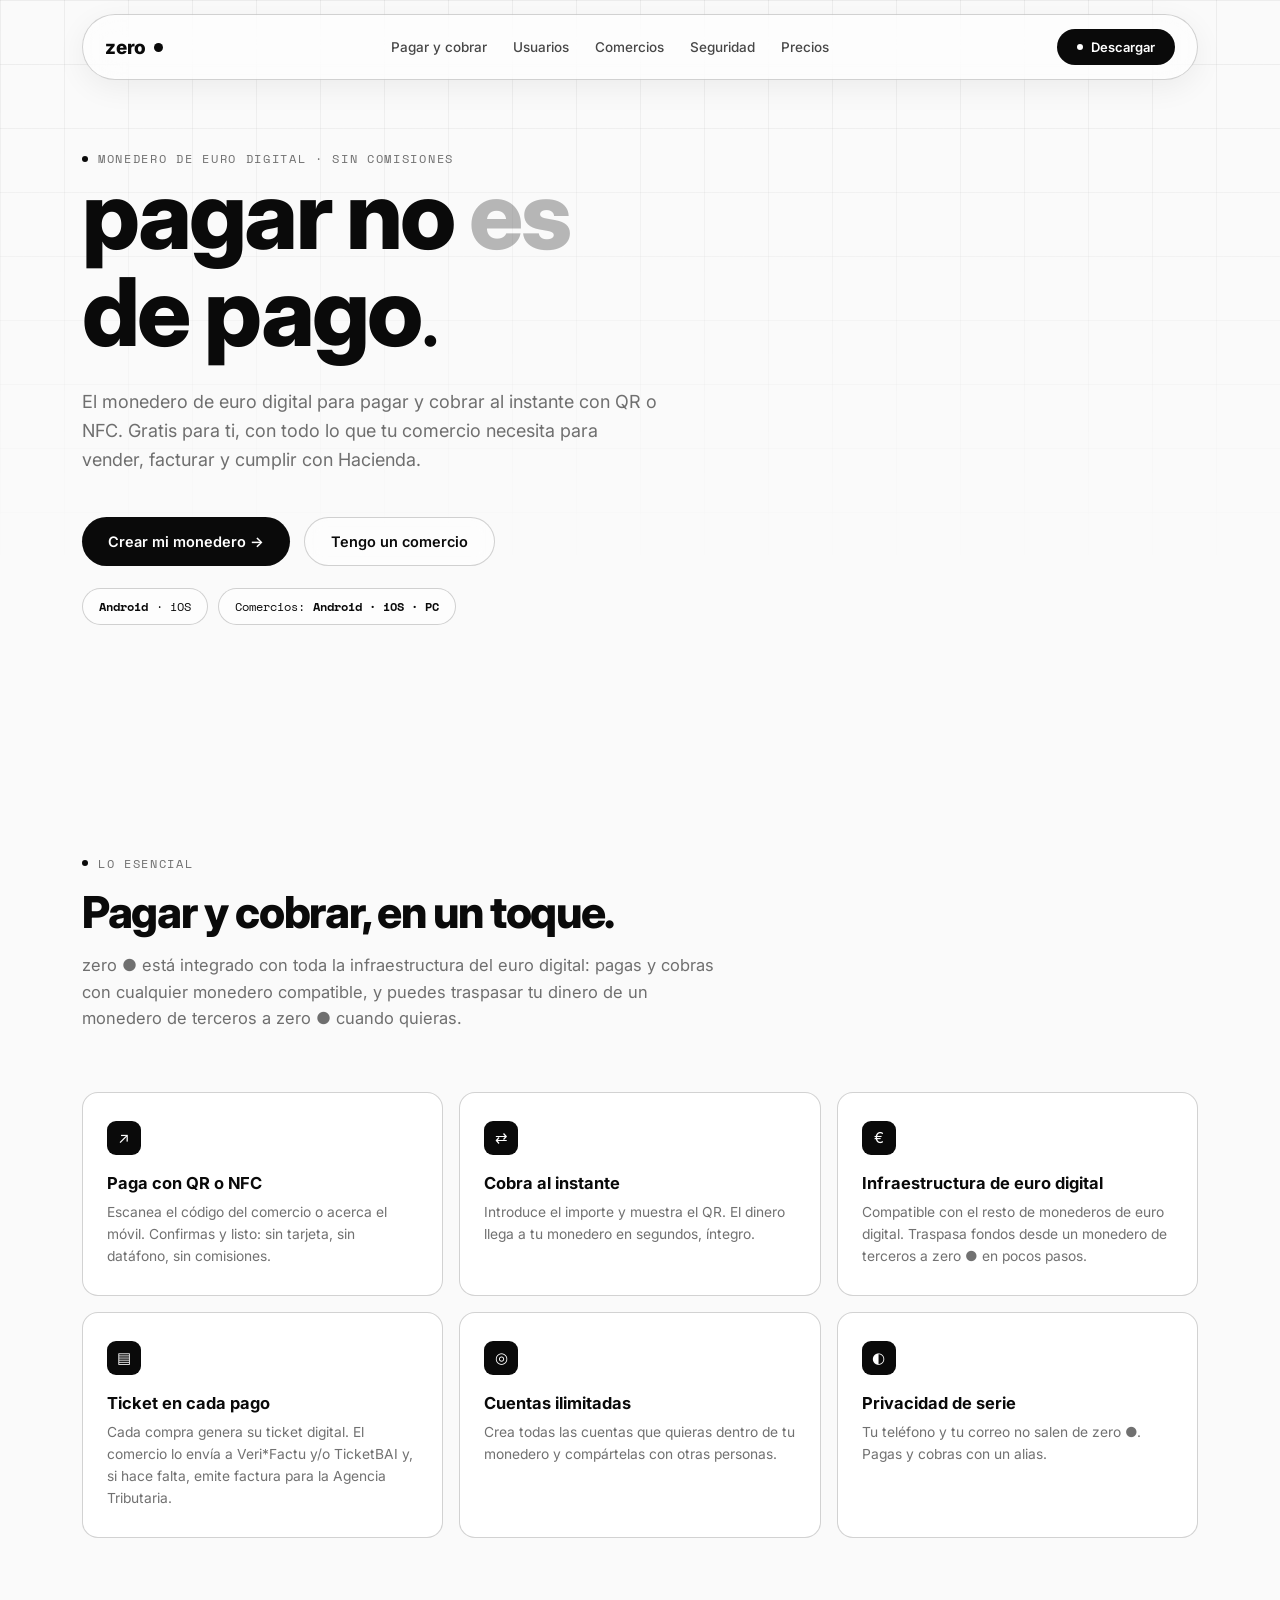
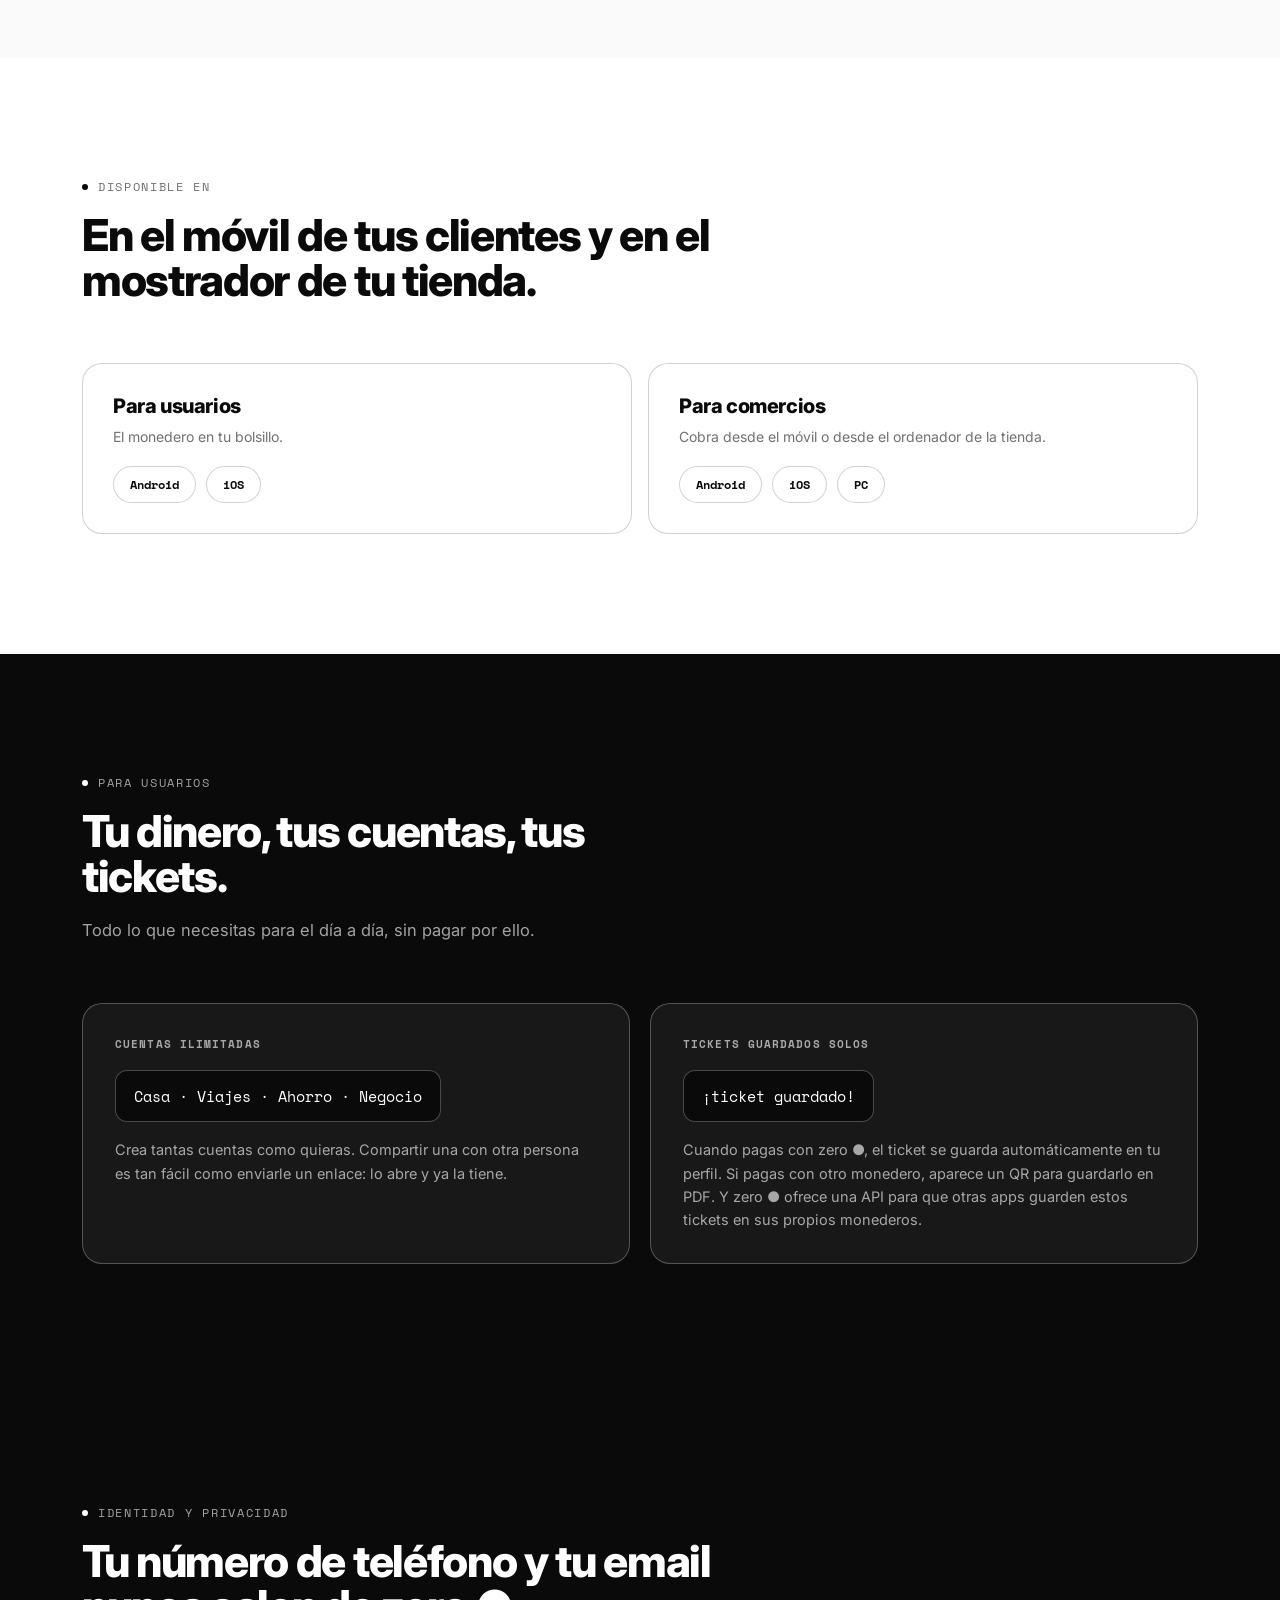
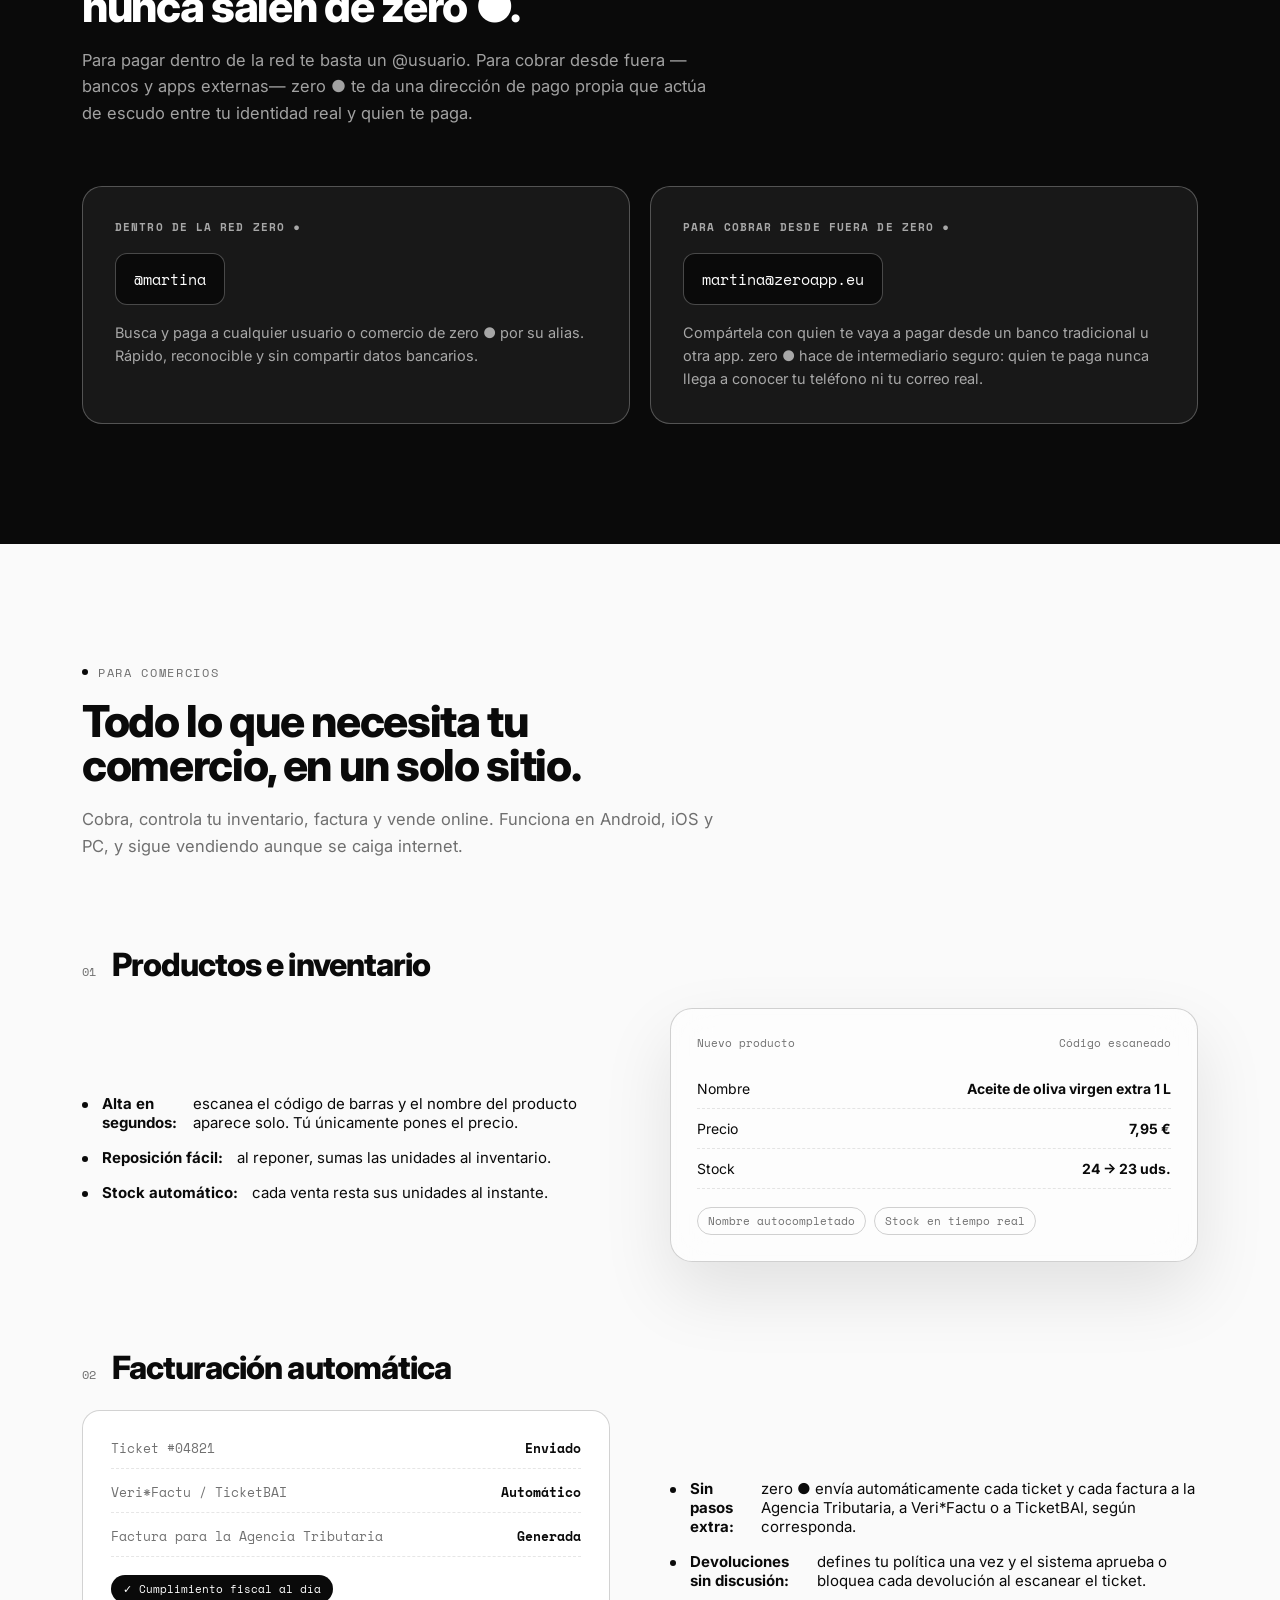
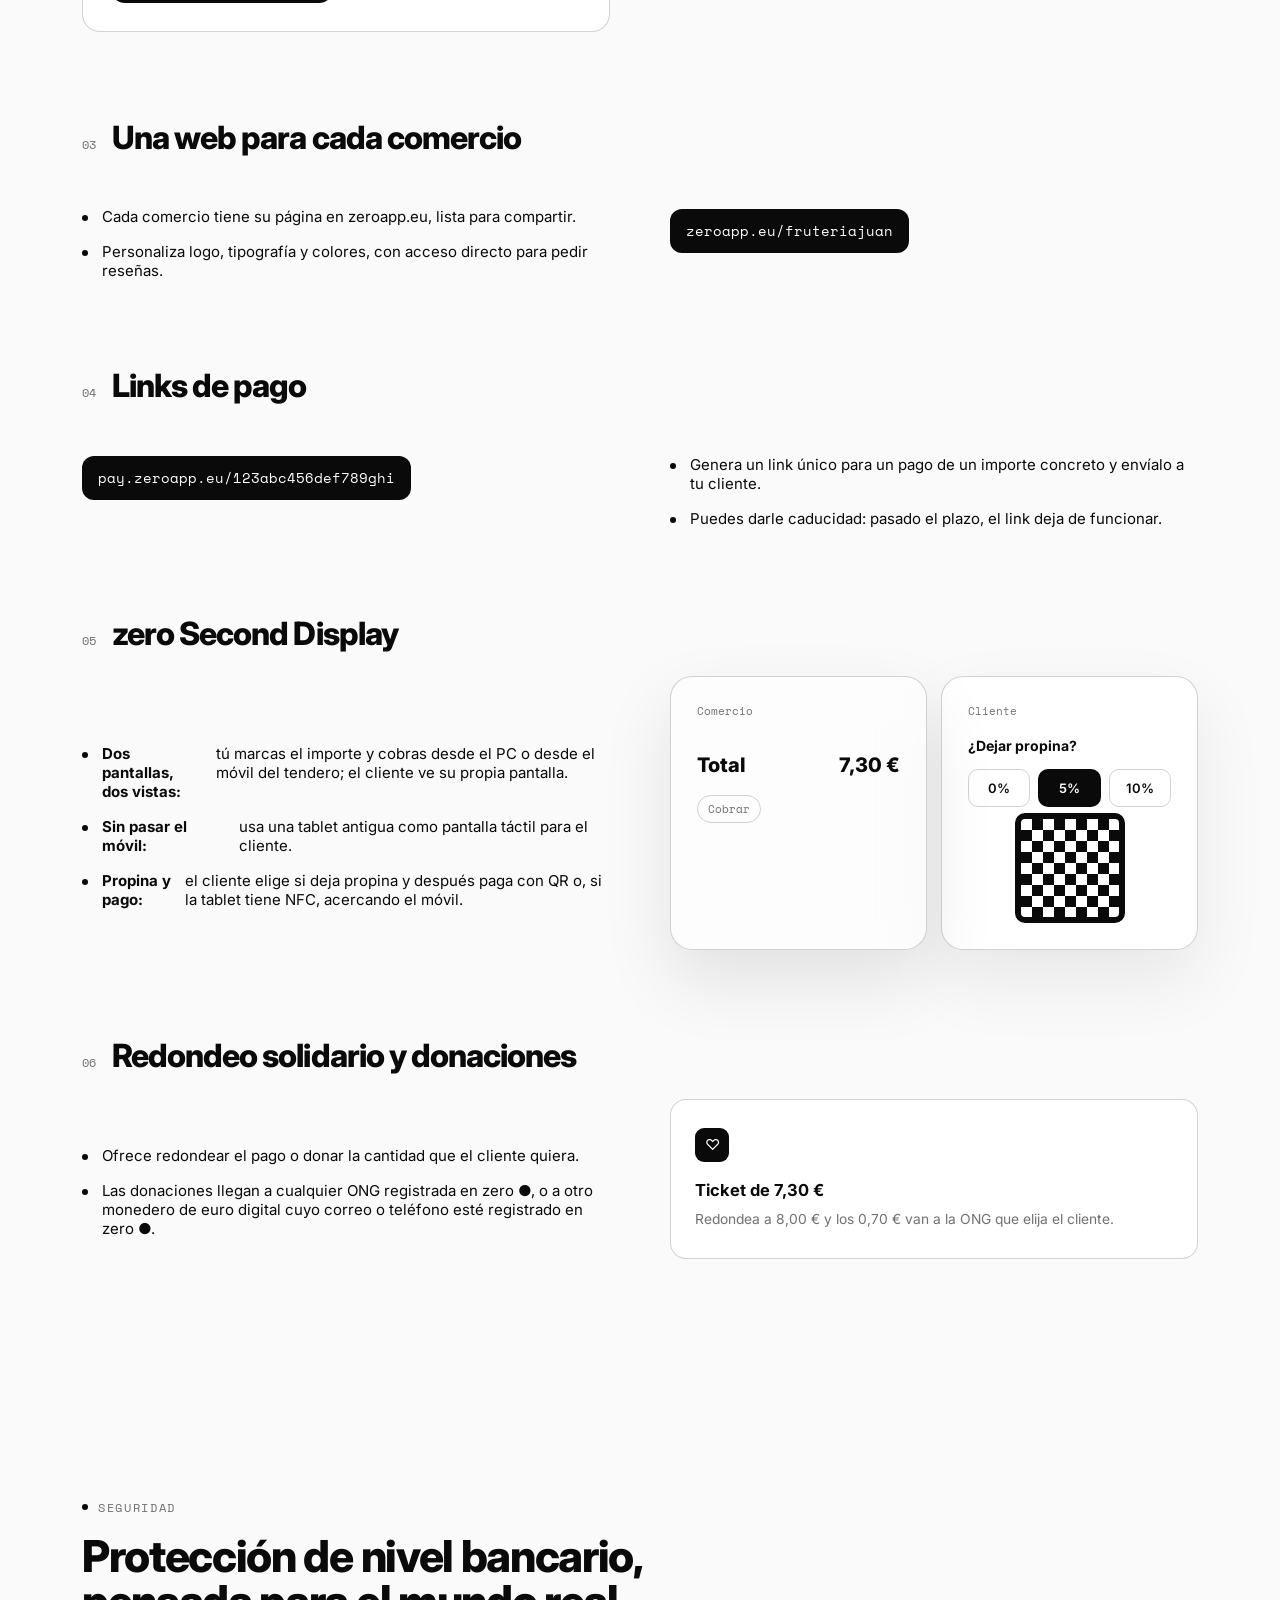
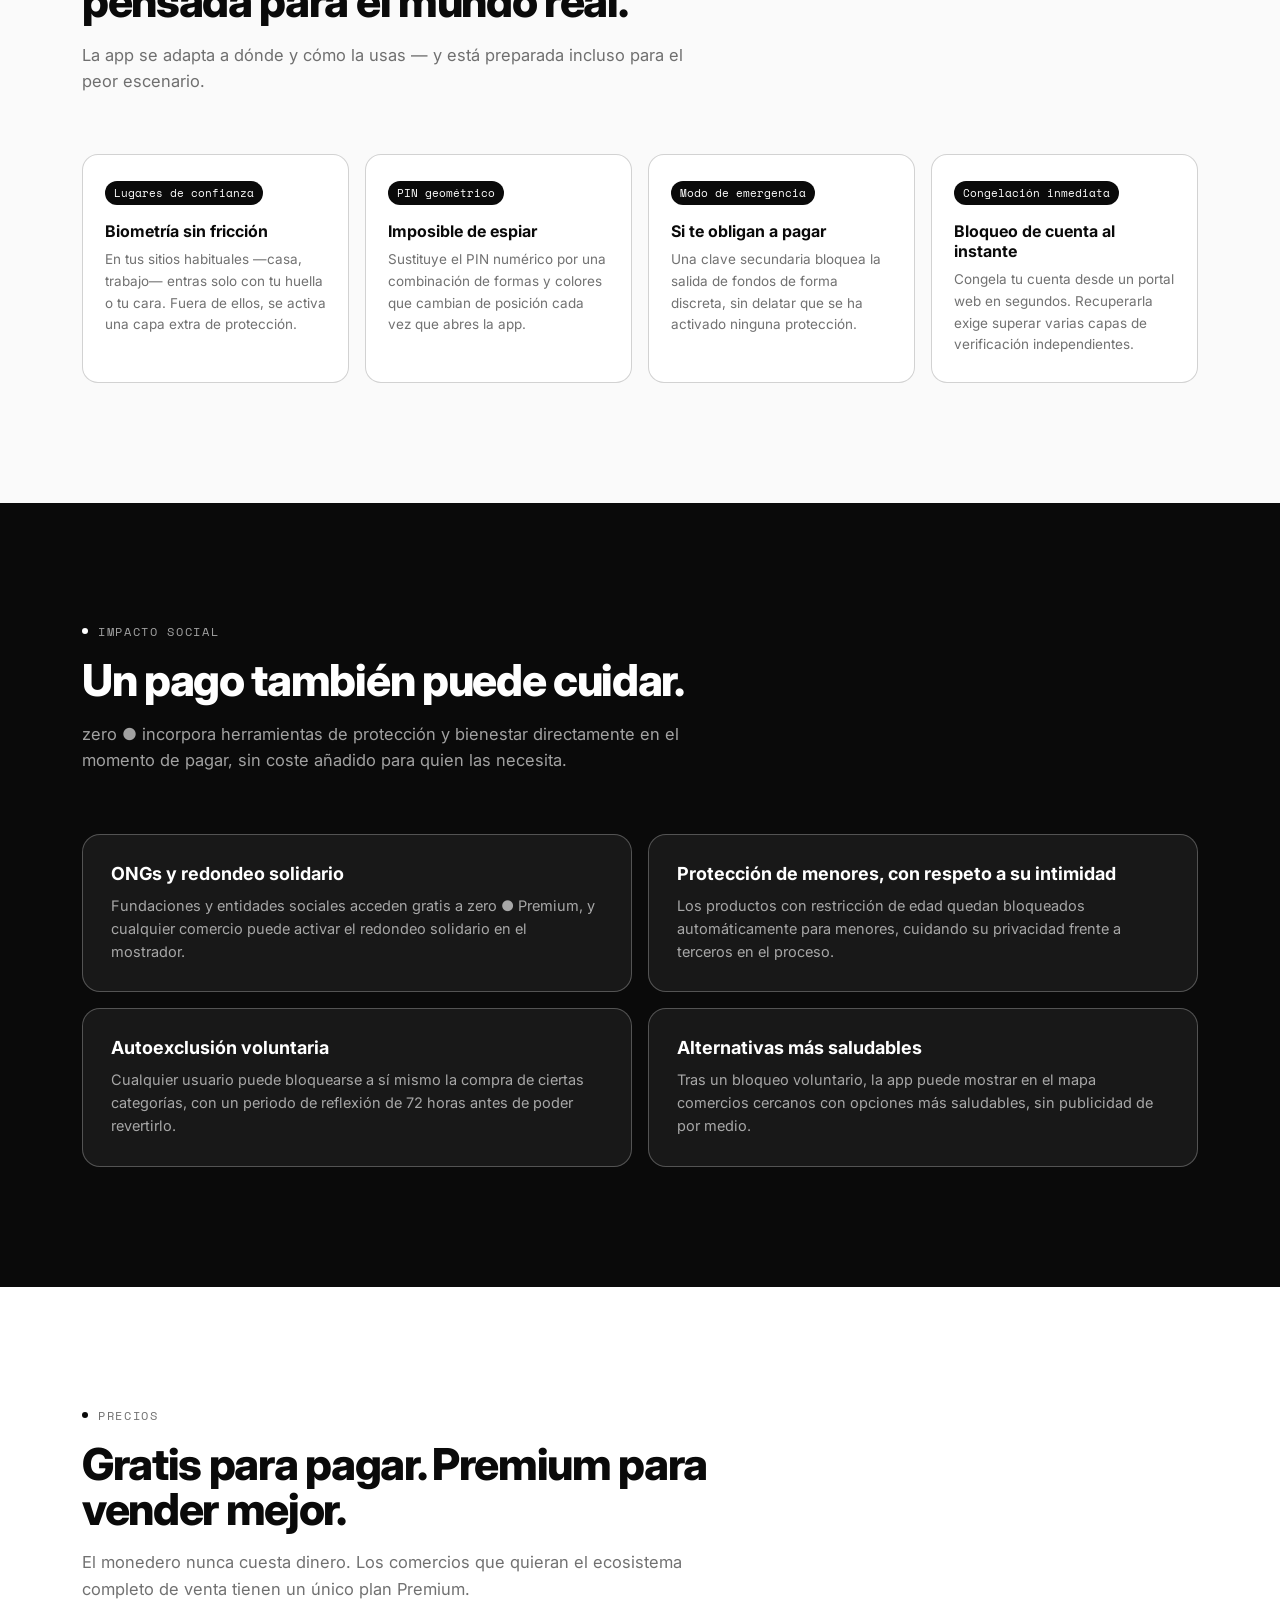
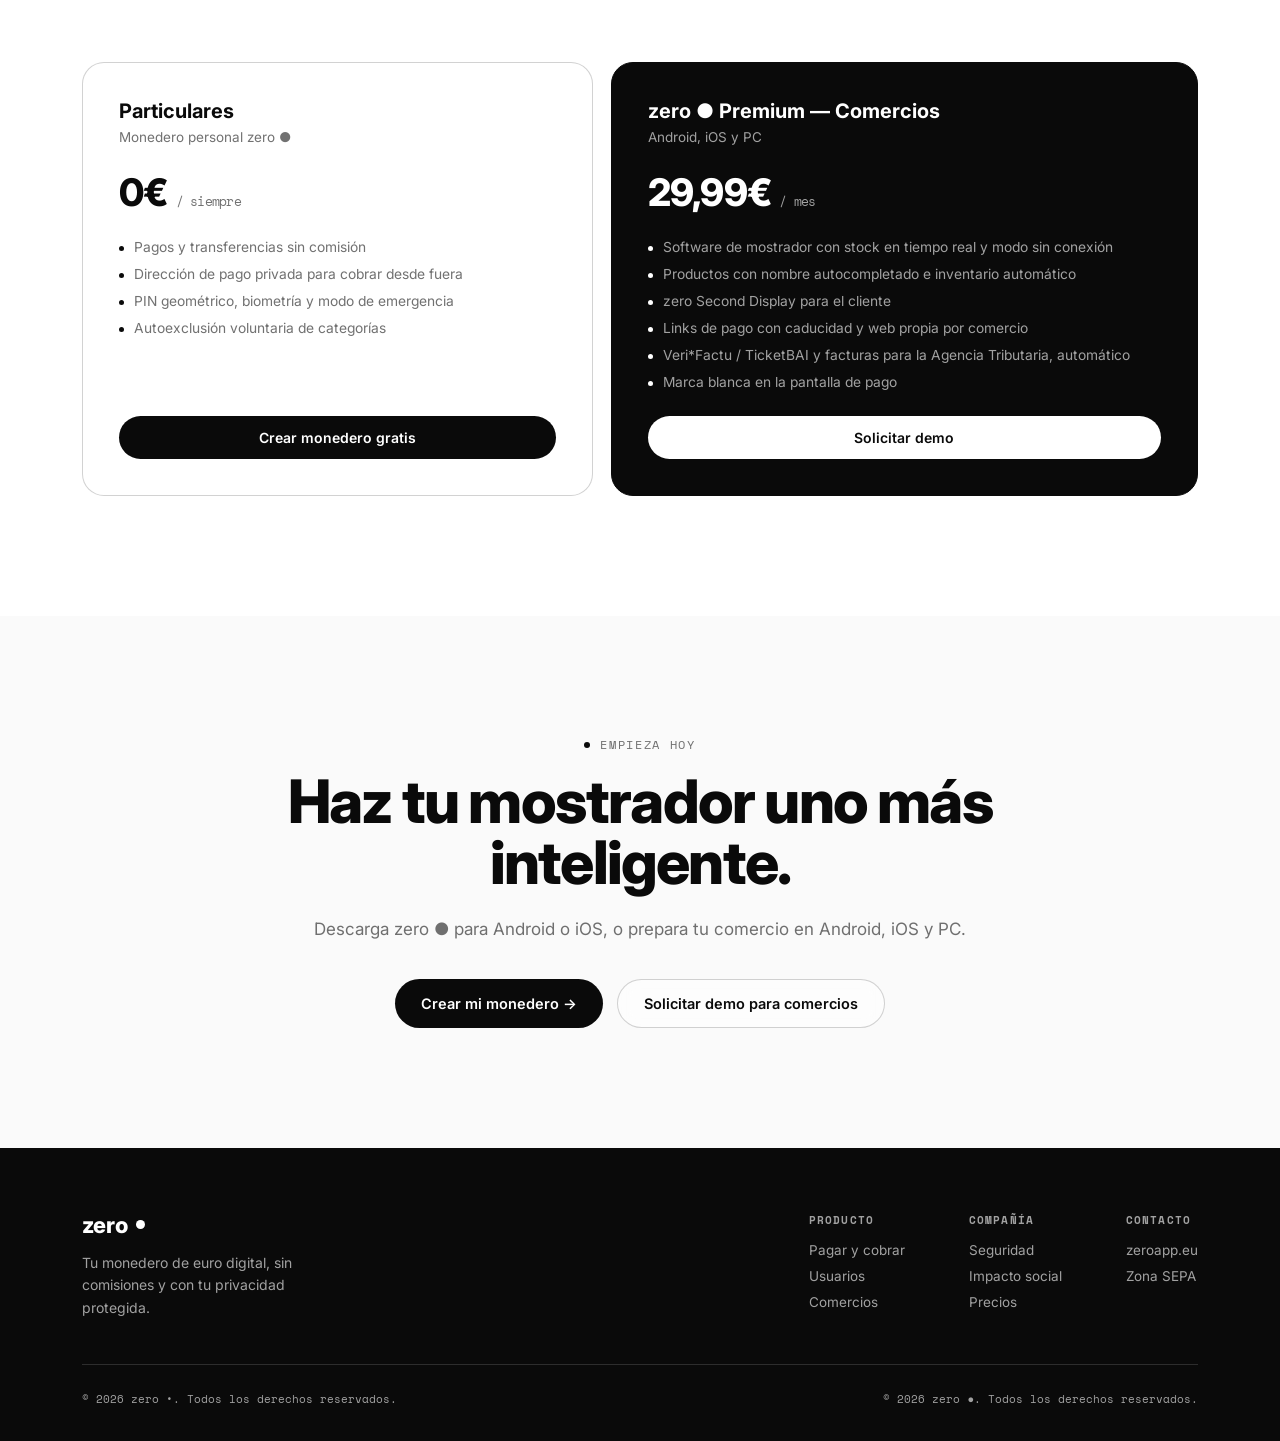
==== commit 4db0d84b: "Update index.html" ====
--- a/index.html
+++ b/index.html
@@ -1708,7 +1708,7 @@
                     </div>
                 </div>
             </div>
-            <div class="foot-bottom"><span>© 2026 Íñigo Cajal. Todos los derechos reservados.</span><span>© 2026 zero ●. Todos los derechos reservados.</span></div>
+            <div class="foot-bottom"><span>© 2026 zero •. Todos los derechos reservados.</span><span>© 2026 zero ●. Todos los derechos reservados.</span></div>
         </div>
     </footer>
 
@@ -1727,4 +1727,4 @@
     </script>
 </body>
 
-</html>+</html>
